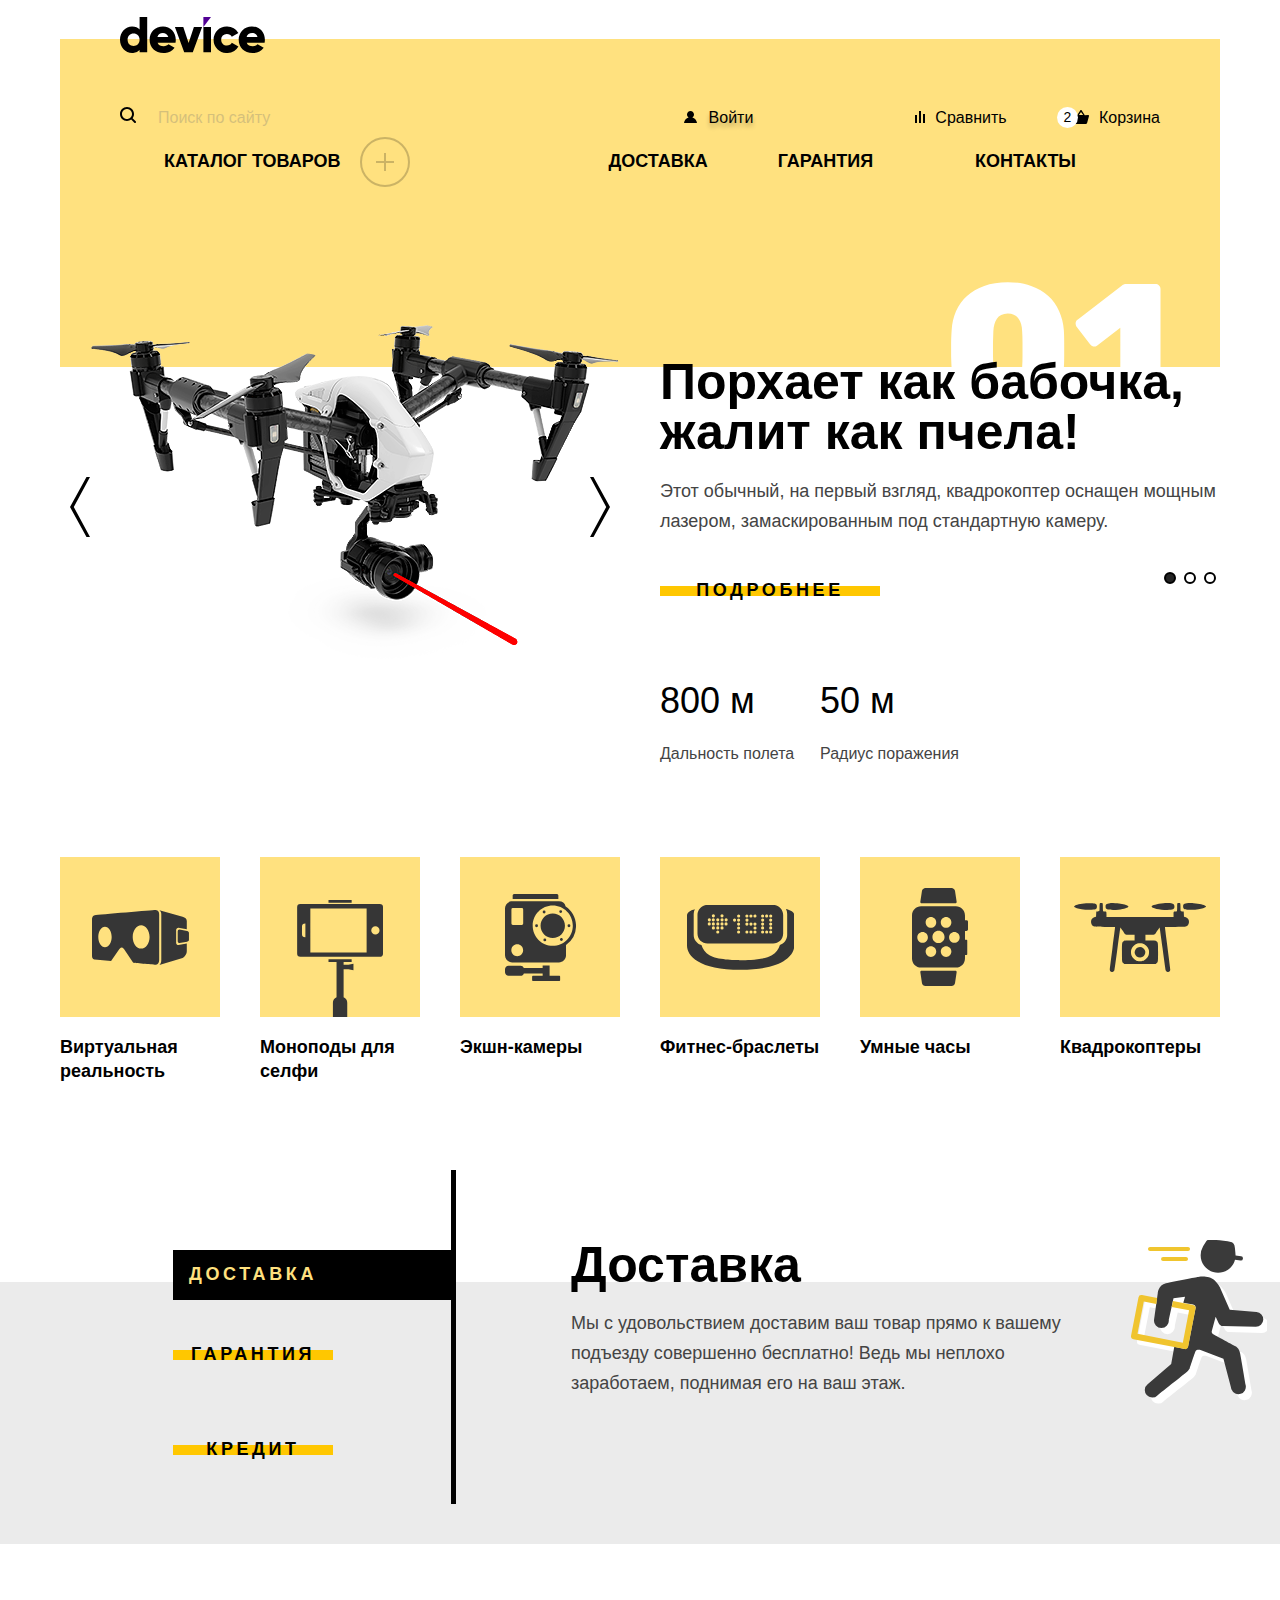
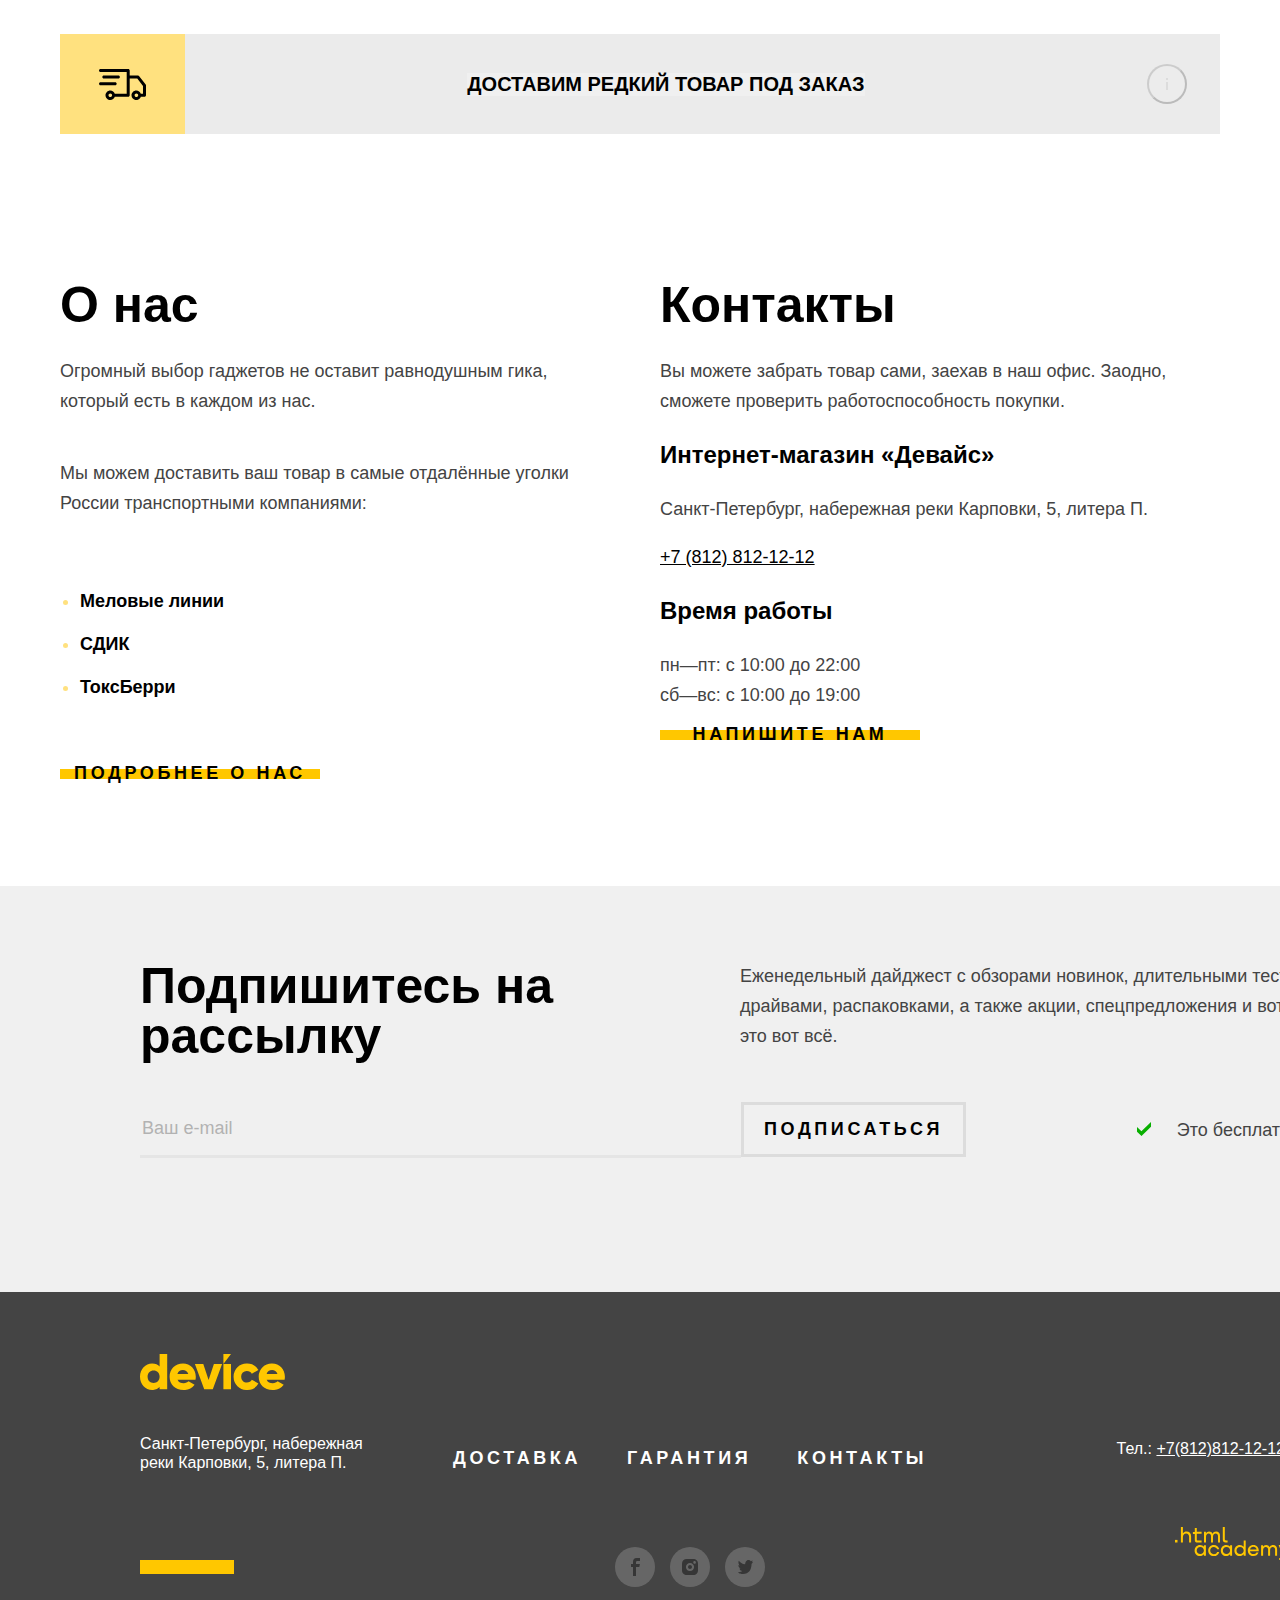
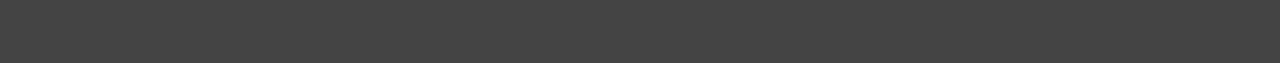
==== index.html @ e331f48a "7.2. Декоративные элементы на внутренней странице" ====
<!DOCTYPE html>
<html lang="ru">

<head>
  <meta charset="utf-8">
  <title>Device</title>
  <link rel="stylesheet" href="css/styles.css">
</head>

<body>
  <!-- Шапка -->
  <header class="page-header">
    <a class="page-header-link">
      <img class="page-header-logo" alt="Логотип Device" src="images/header-logo.svg" width="145" height="36">
    </a>

    <div class="header-top">
      <form class="header-form" action="https://echo.htmlacademy.ru" method="post">
        <label class="header-search-label">
          <svg class="header-search search-icon" width="16" height="16" fill="none" xmlns="http://www.w3.org/2000/svg">
            <path
              d="M15.7 14.3L12.6 11.2C13.5 10 14 8.6 14 7C14 3.1 10.9 0 7 0C3.1 0 0 3.1 0 7C0 10.9 3.1 14 7 14C8.6 14 10 13.5 11.2 12.6L14.3 15.7C14.5 15.9 14.7 16 15 16C15.6 16 16 15.6 16 15C16 14.8 15.9 14.5 15.7 14.3ZM2 7C2 4.2 4.2 2 7 2C9.8 2 12 4.2 12 7C12 9.8 9.8 12 7 12C4.2 12 2 9.8 2 7Z"
              fill="black" />
          </svg>
        </label>
        <input class="header-search-input" type="text" name="search" id="search" placeholder="Поиск по сайту">
        <button class="header-search-button" href="#">Найти</button>
      </form>

      <a class="header-link header-login" href="#">
        <svg class="login-icon" width="13" height="12" viewBox="0 0 13 12" fill="none"
          xmlns="http://www.w3.org/2000/svg">
          <path
            d="M0 12H13C12.8 9.4 10.9 7.2 8.3 6.5C9.3 5.9 10 4.8 10 3.5C10 1.6 8.4 0 6.5 0C4.6 0 3 1.6 3 3.5C3 4.8 3.7 5.9 4.7 6.5C2.1 7.2 0.2 9.4 0 12Z"
            fill="black" />
        </svg>
        Войти
      </a>
      <a class="header-link header-compare" href="#">
        <svg class="compare-icon" width="10" height="12" viewBox="0 0 10 12" fill="none"
          xmlns="http://www.w3.org/2000/svg">
          <path d="M6 0H4V12H6V0Z" fill="black" />
          <path d="M2 4H0V12H2V4Z" fill="black" />
          <path d="M10 3H8V12H10V3Z" fill="black" />
        </svg>
        Сравнить
      </a>
      <a class="header-link header-basket" href="#">
        <span class="basket-circle">2</span>
        <svg class="basket-icon" width="16" height="14" viewBox="0 0 16 14" fill="none"
          xmlns="http://www.w3.org/2000/svg">
          <path
            d="M15.3 5L11.8 5.2L8.6 0.3C8.5 0.1 8.2 0 8 0C7.8 0 7.5 0.1 7.4 0.3L4.2 5.2H0.7C0.3 5.2 0 5.5 0 5.9C0 6 0 6 0 6.1L1.9 12.9C2.1 13.6 2.6 14 3.3 14H12.7C13.4 14 13.9 13.6 14.1 12.9L16 6C16 5.9 16 5.9 16 5.8C16 5.4 15.7 5 15.3 5ZM8 1.9L10.2 5.1H5.9L8 1.9Z"
            fill="black" />
        </svg>
        Корзина
      </a>
      <div class="popover popover-cart">
        <div class="popover-content">
          <ul class="cart-items-list">
            <li class="cart-item">
              <ul class="cart-item-list">
                <li class="cart-item-item">
                  <img src="images/product-1-small.jpg" alt="Товар 1" width="41" height="43">
                  <p class="cart-item-title">Любительская селфи-палка</p>
                  <button type="button" class="cart-item-button">
                    <img src="images/delete.svg" alt="Удалить товар" width="11" height="11">
                    <span class="visually-hidden">Удалить из корзины</span>
                  </button>
                </li>
              </ul>
            </li>
            <li class="cart-item">
              <ul class="cart-item-list">
                <li class="cart-item-item">
                  <img src="images/product-2-small.jpg" alt="Товар 1" width="41" height="43">
                  <p class="cart-item-title">Профессиональная селфи-палка</p>
                  <button type="button" class="cart-item-button">
                    <img src="images/delete.svg" alt="Удалить товар" width="11" height="11">
                    <span class="visually-hidden">Удалить из корзины</span>
                  </button>
                </li>
              </ul>
            </li>
          </ul>
        </div>
        <div class="popover-total">
          <p class="popover-total-item">Товаров: 2</p>
          <p class="popover-total-item">Сумма: 2000 ₽</p>
        </div>
        <button class="popover-open-button">Открыть корзину</button>
      </div>

      <nav class="navigation-main">
        <div class="navigation-catalog">
          <a class="catalog-link" href="#">Каталог товаров</a>
          <ul class="subcatalog-list">
            <li class="subcatalog-item">
              <a class="subcatalog-link" href="">Виртуальная реальность</a>
            </li>
            <li class="subcatalog-item">
              <a class="subcatalog-link" href="">Моноподы для cелфи</a>
            </li>
            <li class="subcatalog-item">
              <a class="subcatalog-link" href="">Экшн-камеры</a>
            </li>
            <li class="subcatalog-item">
              <a class="subcatalog-link" href="">Фитнес-браслеты</a>
            </li>
            <li class="subcatalog-item">
              <a class="subcatalog-link" href="">Умные часы</a>
            </li>
            <li class="subcatalog-item">
              <a class="subcatalog-link" href="">Квадрокоптеры</a>
            </li>
          </ul>
          <a class="navigation-button">
            <span class="visually-hidden">Плюс</span>
          </a>
        </div>

        <ul class="navigation-list">
          <li class="navigation-item">
            <a class="navigation-link delivery-link" href="delivery.html">Доставка</a>
          </li>
          <li class="navigation-item">
            <a class="navigation-link garanty-link" href="guarantee.html">Гарантия</a>
          </li>
          <li class="navigation-item">
            <a class="navigation-link contacts-link" href="contacts.html">Контакты</a>
          </li>
        </ul>
      </nav>
    </div>
  </header>

  <main class="main-container main-index">
    <!-- Слайдер -->
    <div class="slider-container">
      <div class="gallery">
        <div class="slider-wrapper">
          <img class="slider-image" src="images/slider-1.png" alt="Товары" width="560" height="560">
          <div class="slider-controls">
            <button class="slider-button slider-prev" type="button">
              <span class="visually-hidden">Предыдущее фото</span>
            </button>
            <button class="slider-button slider-next" type="button">
              <span class="visually-hidden">Следующее фото</span>
            </button>
          </div>
        </div>
      </div>

      <div class="advantages">
        <div class="slider-number">
          <img src="images/01.svg" alt="01" width="250" height="135">
        </div>
        <p class="slider-text">Порхает как бабочка, жалит как пчела!</p>
        <p class="slider-description">Этот обычный, на первый взгляд, квадрокоптер оснащен мощным
          лазером, замаскированным под стандартную камеру.</p>
        <div class="advantages-pagination">
          <a class="button" href="#">Подробнее</a>
          <ol class="slider-pagination">
            <li class="slider-pagination-item">
              <button class="slider-pagination-button slider-pagination-button-current">
                <span class="visually-hidden">1 фото</span>
              </button>
            </li>
            <li class="slider-pagination-item">
              <button class="slider-pagination-button">
                <span class="visually-hidden">2 фото</span>
              </button>
            </li>
            <li class="slider-pagination-item">
              <button class="slider-pagination-button">
                <span class="visually-hidden">3 фото</span>
              </button>
            </li>
          </ol>
        </div>
        <ul class="slider-characteristics">
          <li class="slider-characteristics-item">
            <span class="slider-characteristics-range">800 м</span>
            <span class="slider-characteristics-name">Дальность полета</span>
          </li>
          <li class="slider-characteristics-item">
            <span class="slider-characteristics-range">50 м</span>
            <span class="slider-characteristics-name">Радиус поражения</span>
          </li>
        </ul>
      </div>
    </div>

    <!-- Категории -->
    <section class="categories">
      <h2 class="visually-hidden">Категории</h2>
      <ul class="categories-list">
        <li class="categories-item">
          <a class="categories-link" href="#">
            <img class="categories-image" src="./images/categories/reality.svg" alt="" width="97" height="55">
          </a>
          <p class="categories-title">Виртуальная реальность</p>
        </li>
        <li class="categories-item">
          <a class="categories-link monopod" href="#">
            <img class="categories-image" src="./images/categories/monopod.svg" alt="" width="86" height="117">
          </a>
          <p class="categories-title">Моноподы для селфи</p>
        </li>
        <li class="categories-item">
          <a class="categories-link" href="#">
            <img class="categories-image" src="./images/categories/camera.svg" alt="" width="71" height="87">
          </a>
          <p class="categories-title">Экшн-камеры</p>
        </li>
        <li class="categories-item">
          <a class="categories-link" href="#">
            <img class="categories-image" src="./images/categories/bracelet.svg" alt="" width="107" height="65">
          </a>
          <p class="categories-title">Фитнес-браслеты</p>
        </li>
        <li class="categories-item">
          <a class="categories-link" href="#">
            <img class="categories-image" src="./images/categories/watch.svg" alt="" width="56" height="98">
          </a>
          <p class="categories-title">Умные часы</p>
        </li>
        <li class="categories-item">
          <a class="categories-link" href="#">
            <img class="categories-image" src="./images/categories/quadcopter.svg" alt="" width="132" height="69">
          </a>
          <p class="categories-title">Квадрокоптеры</p>
        </li>
      </ul>
    </section>

    <!-- Услуги -->
    <section class="services">
      <div class="services-container">
        <h2 class="visually-hidden">Услуги</h2>
        <ul class="services-list">
          <li class="services-item delivery">
            <button class="button services-button current-button" type="button">Доставка</button>
          </li>
          <li class="services-item garanty">
            <button class="button services-button" type="button">Гарантия</button>
          </li>
          <li class="services-item credit">
            <button class="button services-button" type="button">Кредит</button>
          </li>
        </ul>

        <div class="tab-content">
          <div>
            <h2 class="tab-content-title">Доставка</h2>
            <p class="tab-content-text">Мы с удовольствием доставим ваш товар прямо
              к вашему подъезду совершенно бесплатно! Ведь
              мы неплохо заработаем, поднимая его на ваш этаж.</p>
          </div>
          <img class="tab-content-image" src="./images/delivery.svg" alt="Доставка" width="136" height="164">
        </div>

        <div class="tab-content tab-container-close">
          <div>
            <h2 class="tab-content-title">Гарантия</h2>
            <p class="tab-content-text">Если из-за возгорания купленного у нас товара у вас
              сгорит дом — не переживайте, мы выдадим вам новый.
              Товар, не дом, конечно же.</p>
          </div>
          <img class="tab-content-image" src="./images/garanty.svg" alt="Доставка" width="136" height="164">
        </div>

        <div class="tab-content tab-container-close">
          <div>
            <h2 class="tab-content-title">Кредит</h2>
            <p class="tab-content-text">Залезть в долговую яму стало проще! Кредитные консультанты 
              подберут для вас наиболее выгодные условия кредита. Выгодные для банка, 
              разумеется.</p>
          </div>
          <img class="tab-content-image" src="./images/credit.svg" alt="Доставка" width="136" height="164">
        </div>      
      </div>
    </section>

    <!-- О компании -->
    <div class="company">
      <div class="company-title-container" tabindex="0">
        <div class="company-image-container">
          <img class="company-image" src="./images/order.svg" alt="Заказ" width="47" height="31">
        </div>
        <h2 class="company-title">Доставим редкий товар под заказ</h2>
        <button class="circle-button" type="button">
          <svg width="2" height="12" viewBox="0 0 2 12" fill="none" xmlns="http://www.w3.org/2000/svg">
            <g opacity="0.3">
              <path d="M2 0H0V2H2V0Z" fill="black" />
              <path d="M2 4H0V12H2V4Z" fill="black" />
            </g>
          </svg>
          <span class="visually-hidden">Дополнительная информация</span>
        </button>
      </div>
    </div>

    <div class="company-container">
      <section class="about">
        <h2 class="about-title">О нас</h2>
        <p class="about-text">Огромный выбор гаджетов не оставит равнодушным
          гика, который есть в каждом из нас.</p>
        <p class="about-text">Мы можем доставить ваш товар в самые отдалённые
          уголки России транспортными компаниями:</p>

        <ul class="about-list">
          <li class="about-item">
            <p class="about-name">Меловые линии</p>
          </li>
          <li class="about-item">
            <p class="about-name">СДИК</p>
          </li>
          <li class="about-item">
            <p class="about-name">ТоксБерри</p>
          </li>
        </ul>

        <a class="button company-button" href="#">Подробнее о нас</a>
      </section>

      <section class="contacts">
        <h2 class="contacts-title">Контакты</h2>
        <p class="contacts-text">Вы можете забрать товар сами, заехав в наш офис.
          Заодно, сможете проверить работоспособность покупки.</p>

        <h3 class="contacts-subtitle">Интернет-магазин «Девайс»</h3>
        <address class="contacts-address">
          <p class="contacts-address-text">Санкт-Петербург, набережная реки Карповки,
            5, литера П.</p>
          <a class="contacts-address-phone" href="tel:88128121212">+7 (812) 812-12-12</a>
        </address>

        <h3 class="contacts-subtitle">Время работы</h3>
        <ul class="contacts-schedule">
          <li class="contacts-schedule-item">пн—пт: с 10:00 до 22:00</li>
          <li class="contacts-schedule-item">сб—вс: с 10:00 до 19:00</li>
        </ul>
        <a class="button company-button" href="#">Напишите нам</a>
      </section>
    </div>

    <!-- Рассылка -->
    <section class="newsletter">
      <div class="newsletter-container">
        <div class="newsletter-block">
          <h2 class="newsletter-title">Подпишитесь на рассылку</h2>
          <p class="newsletter-text">Еженедельный дайджест с обзорами новинок,
            длительными тест-драйвами, распаковками, а также акции, спецпредложения
            и вот это вот всё.</p>
        </div>
        <form class="newsletter-form" action="https://echo.htmlacademy.ru" method="post">
          <p class="newsletter-email">
            <label class="visually-hidden" for="newsletter-email">Email</label>
            <input class="newsletter-field" id="newsletter-email" name="newsletter-email" placeholder="Ваш e-mail"
              type="email" required>
          </p>
          <button class="newsletter-button" type="submit">Подписаться</button>
          <div>
            <img class="newsletter-free" src="./images/tick.svg" alt="Галочка">
            <span class="newsletter-free-span">Это бесплатно</span>
          </div>
        </form>
      </div>
    </section>
  </main>

  <!-- Подвал -->
  <footer class="page-footer">
    <div class="footer-container">
      <section class="footer-address">
        <h2 class="visually-hidden">Контакты</h2>
        <img class="page-footer-logo" alt="Логотип Device" src="images/footer-logo.svg" width="145" height="36">
        <address class="footer-contacts-address">
          <p class="footer-address-text">Санкт-Петербург, набережная
            реки Карповки, 5, литера П.</p>
        </address>
      </section>

      <section class="footer-social">
        <h2 class="visually-hidden">Социальные сети</h2>
        <ul class="footer-navigation-list">
          <li class="footer-navigation-item">
            <a class="footer-navigation-link" href="delivery.html">Доставка</a>
          </li>
          <li class="footer-navigation-item">
            <a class="footer-navigation-link" href="guarantee.html">Гарантия</a>
          </li>
          <li class="footer-navigation-item">
            <a class="footer-navigation-link" href="contacts.html">Контакты</a>
          </li>
        </ul>

        <ul class="footer-social-list">
          <li class="footer-social-item">
            <a class="circle-button" href="https://www.facebook.com/htmlacademy">
              <svg width="9" height="18" viewBox="0 0 9 18" xmlns="http://www.w3.org/2000/svg">
                <path d="M6.5 3H9V0H5.6C2.8 0 2 1.7 2 4.2V6H0V9H2V18H5V9H8.3L8.9 6H5V4.5C5 3.7 5.3 3 6.5 3Z" />
              </svg>
              <span class="visually-hidden">Фейсбук</span>
            </a>
          </li>
          <li class="footer-social-item">
            <a class="circle-button" href="https://www.instagram.com/htmlacademy/">
              <svg width="16" height="16" viewBox="0 0 16 16" xmlns="http://www.w3.org/2000/svg">
                <path
                  d="M8 10C9.10457 10 10 9.10457 10 8C10 6.89543 9.10457 6 8 6C6.89543 6 6 6.89543 6 8C6 9.10457 6.89543 10 8 10Z" />
                <path
                  d="M14.7 1.3C13.8 0.4 12.7 0 11.3 0H4.7C1.9 0 0 1.9 0 4.7V11.3C0 12.7 0.4 13.9 1.4 14.7C2.3 15.6 3.4 16 4.7 16H11.3C12.7 16 13.9 15.6 14.7 14.7C15.5 13.8 16 12.7 16 11.3V4.7C16 3.3 15.6 2.1 14.7 1.3ZM8 12.1C5.8 12.1 3.9 10.3 3.9 8C3.9 5.7 5.8 3.9 8 3.9C10.2 3.9 12.1 5.7 12.1 8C12.1 10.3 10.2 12.1 8 12.1ZM12.6 4.7C11.9 4.7 11.3 4.2 11.3 3.4C11.3 2.6 11.8 2.1 12.6 2.1C13.3 2.1 13.9 2.7 13.9 3.4C13.9 4.1 13.3 4.7 12.6 4.7Z" />
              </svg>
              <span class="visually-hidden">Инстаграм</span>
            </a>
          </li>
          <li class="footer-social-item">
            <a class="circle-button" href="https://www.twitter.com/htmlacademy_ru">
              <svg width="15" height="14" viewBox="0 0 15 14" xmlns="http://www.w3.org/2000/svg">
                <g clip-path="url(#clip0_3:26)">
                  <path
                    d="M9.7 0.0999675C11.2 -0.400033 12.3 0.399967 12.9 1.19997C13.4 0.999967 14 0.799967 14.6 0.599967C14.6 1.39997 14.1 1.99997 13.8 2.19997C14.5 2.39997 15 1.79997 15 1.79997C14.9 2.69997 14.1 3.49997 13.6 3.69997C13.4 9.99997 10.8 14.1 4.7 14C4.2 14 4.8 14 4.3 14C4 14 0.6 13.6 0 12.2C2 12.4 3.4 11.8 4.1 11.1C3.3 10.8 1.7 10.7 1.5 8.29997C1.8 8.49997 2 8.59997 2.6 8.49997C1.5 7.69997 0.3 6.99997 0.4 4.99997C0.7 5.29997 1.3 5.49997 1.6 5.39997C1 5.19997 -0.2 2.29997 0.8 0.799967C2.4 2.49997 4.1 4.19997 7.1 4.29997C7.3 2.19997 8.1 0.799967 9.7 0.0999675Z" />
                </g>
                <defs>
                  <clipPath id="clip0_3:26">
                    <rect width="15" height="14" fill="white" />
                  </clipPath>
                </defs>
              </svg>

              <span class="visually-hidden">Твиттер</span>
            </a>
          </li>
        </ul>
      </section>

      <section class="footer-phone">
        <h2 class="visually-hidden">Телефон</h2>
        <address class="footer-contacts-phone">
          <p class="phone-text">Тел.:
            <a class="footer-phone-number" href="tel:88128121212">+7(812)812-12-12</a>
          </p>
        </address>
        <a class="htmlacademy-link" href="https://htmlacademy.ru/">
          <svg width="115" height="33" viewBox="0 0 115 33" fill="none" xmlns="http://www.w3.org/2000/svg">
            <path d="M0 12.8999V15.4999H2.5V12.8999H0Z" fill="#FFC700" />
            <path
              d="M11.6 4.5C10 4.5 8.80002 5.2 8.00002 6.2H7.90002V0H5.90002V15.5H7.90002V10.2C7.90002 8.1 9.20002 6.6 11.2 6.6C13 6.6 14.1 8 14.1 9.8V15.5H16.1V9.4C16.2 6.4 14.3 4.5 11.6 4.5Z"
              fill="#FFC700" />
            <path
              d="M26.6 4.8001H21.8V1.1001H19.8V4.9001H17.9V6.9001H19.8V12.9001C19.8 14.6001 20.8 15.6001 22.5 15.6001H26.6V13.6001H22.9C22.2 13.6001 21.8 13.2001 21.8 12.5001V6.8001H26.6V4.8001Z"
              fill="#FFC700" />
            <path
              d="M41.1 4.6001C39.5 4.6001 38.2 5.4001 37.6 6.7001H37.5C36.9 5.5001 35.7 4.6001 34.1 4.6001C32.7 4.6001 31.6 5.4001 31 6.4001H30.9V4.8001H29V15.4001H31V10.0001C31 8.0001 32 6.5001 33.6 6.5001C35.1 6.5001 36 7.5001 36 9.1001V15.4001H38V9.8001C38 7.4001 39.4 6.5001 40.6 6.5001C42.1 6.5001 43 7.5001 43 9.1001V15.4001H45V8.9001C45.1 6.4001 43.6 4.6001 41.1 4.6001Z"
              fill="#FFC700" />
            <path
              d="M47.8 12.7C47.8 14.4 48.8 15.4 50.6 15.4H52.6V13.4H50.9001C50.2001 13.4 49.8 13 49.8 12.3V0H47.8V12.7Z"
              fill="#FFC700" />
            <path
              d="M28.9 19.6999C28 18.5999 26.7 17.8999 25 17.8999C21.9 17.8999 19.6 20.1999 19.6 23.4999C19.6 26.7999 21.9 29.0999 25 29.0999C26.8 29.0999 28 28.2999 28.8 27.1999H28.9V28.7999H30.9V18.1999H28.9V19.6999ZM25.3 27.0999C23.1 27.0999 21.7 25.4999 21.7 23.4999C21.7 21.4999 23.1 19.8999 25.3 19.8999C27.5 19.8999 28.9 21.4999 28.9 23.4999C28.9 25.3999 27.5 27.0999 25.3 27.0999Z"
              fill="#FFC700" />
            <path
              d="M44.2 21.9999C43.7 19.5999 41.5999 17.8999 38.7999 17.8999C35.3999 17.8999 33.2 20.3999 33.2 23.4999C33.2 26.5999 35.3999 29.0999 38.7999 29.0999C41.5999 29.0999 43.7 27.2999 44.2 24.8999H42.0999C41.6999 26.1999 40.3999 27.1999 38.7999 27.1999C36.5999 27.1999 35.2 25.5999 35.2 23.5999C35.2 21.5999 36.5999 19.9999 38.7999 19.9999C40.3999 19.9999 41.5999 20.9999 42.0999 22.1999H44.2V21.9999Z"
              fill="#FFC700" />
            <path
              d="M55.1 19.6999C54.2 18.5999 52.9001 17.8999 51.2001 17.8999C48.1001 17.8999 45.8 20.1999 45.8 23.4999C45.8 26.7999 48.1001 29.0999 51.2001 29.0999C53.0001 29.0999 54.2 28.2999 55 27.1999H55.1V28.7999H57.1V18.1999H55.1V19.6999ZM51.5 27.0999C49.3 27.0999 47.9001 25.4999 47.9001 23.4999C47.9001 21.4999 49.3 19.8999 51.5 19.8999C53.7 19.8999 55.1 21.4999 55.1 23.4999C55.1 25.3999 53.6 27.0999 51.5 27.0999Z"
              fill="#FFC700" />
            <path
              d="M68.7 19.7999C67.8 18.6999 66.5 17.8999 64.8 17.8999C61.7 17.8999 59.4 20.1999 59.4 23.4999C59.4 26.7999 61.6 29.0999 64.8 29.0999C66.5 29.0999 67.8 28.2999 68.6 27.2999H68.7V28.7999H70.7V13.3999H68.7V19.7999ZM65.1 27.0999C62.9 27.0999 61.5 25.4999 61.5 23.4999C61.5 21.4999 62.9 19.8999 65.1 19.8999C67.3 19.8999 68.7 21.4999 68.7 23.4999C68.6 25.4999 67.2 27.0999 65.1 27.0999Z"
              fill="#FFC700" />
            <path
              d="M78.3 17.8999C75 17.8999 72.8 20.3999 72.8 23.4999C72.8 26.4999 74.9 29.0999 78.3 29.0999C80.8 29.0999 82.8 27.7999 83.5 25.4999H81.4C80.9 26.4999 79.8 27.0999 78.4 27.0999C76.5 27.0999 75.1 25.7999 75 24.1999H83.8C84 20.5999 81.8 17.8999 78.3 17.8999ZM78.3 19.7999C80 19.7999 81.3 20.7999 81.6 22.3999H75.1C75.4 20.8999 76.6 19.7999 78.3 19.7999Z"
              fill="#FFC700" />
            <path
              d="M98.2 17.8999C96.6 17.8999 95.3 18.6999 94.6 19.8999H94.5C93.9 18.6999 92.7 17.8999 91.1 17.8999C89.7 17.8999 88.6 18.5999 88 19.6999V18.1999H86.1V28.7999H88.1V23.3999C88.1 21.3999 89.1 19.9999 90.7 19.8999C92.2 19.8999 93.1 20.8999 93.1 22.4999V28.7999H95.1V23.1999C95.1 20.7999 96.5 19.8999 97.7 19.8999C99.2 19.8999 100.1 20.8999 100.1 22.4999V28.7999H102.1V22.2999C102.2 19.6999 100.7 17.8999 98.2 17.8999Z"
              fill="#FFC700" />
            <path
              d="M109.4 27.0001L105.8 18.1001H103.6L108.4 29.7001C108.1 30.6001 107.7 30.9001 106.7 30.9001H104.2V32.9001H106.7C108.5 32.9001 109.5 32.1001 110.2 30.3001L114.9 18.1001H112.8L109.4 27.0001Z"
              fill="#FFC700" />
          </svg>
        </a>
      </section>
    </div>
  </footer>

  <div class="modal-container modal-container-close">
    <div class="modal modal-delivery">
      <button class="modal-close-button">
        <span class="visually-hidden">Закрыть</span>
      </button>
      <section class="modal-content">
        <h2 class="modal-title">Доставка под заказ</h2>
        <form class="delivery-form" action="https://echo.htmlacademy.ru/" method="post">
          <p class="field-group">
            <label for="delivery-name">Ваше имя:</label>
            <input class="delivery-form-field name" type="text" id="delivery-name" name="delivery-name"
              placeholder="Имя Фамилия">
            <span class="message name-message">Пожалуйста, представьтесь</span>
          </p>
          <p class="field-group">
            <label for="delivery-email">Ваш e-mail:</label>
            <input class="delivery-form-field email" type="email" id="delivery-email" name="delivery-email"
              placeholder="krasotka92@mail.ru">
            <span class="message email-message">Забавный у вас адрес</span>
          </p>
          <p class="field-group">
            <label for="product-name">Что нужно привезти:</label>
            <input class="delivery-form-field" type="text" id="product-name" name="product-name"
              placeholder="В свободной форме">
          </p>
          <p class="field-group">
            <label for="product-quantity">Количество:</label>
            <input class="delivery-form-field quantity" type="number" id="product-quantity" name="product-quantity"
              placeholder="1">
          </p>
        </form>
        <button class="button" type="submit">Отправить</button>
      </section>
    </div>
  </div>
</body>

</html>
---- css/styles.css ----
@font-face {
  font-family: "Raleway";
  font-style: normal;
  font-weight: 400;
  src: url("../fonts/raleway-800.woff2") format("woff2");
  font-display: swap;
}

@font-face {
  font-family: "Rubik";
  font-style: normal;
  font-weight: 400;
  src: url("../fonts/rubik-400.woff2") format("woff2");
  font-display: swap;
}

@font-face {
  font-family: "Rubik";
  font-style: normal;
  font-weight: 700;
  src: url("../fonts/rubik-700.woff2") format("woff2");
  font-display: swap;
}

@font-face {
  font-family: "Rubik";
  font-style: normal;
  font-weight: 800;
  src: url("../fonts/rubik-800.woff2") format("woff2");
  font-display: swap;
}

html {
  height: 100%;
}

body {
  margin: 0;
  display: flex;
  flex-direction: column;
  min-height: 100%;
  font-family: "Raleway", sans-serif;
  font-size: 18px;
  line-height: 30px;
  color: #000000;
  background-color: #ffffff;
}

.visually-hidden {
  position: absolute;
  width: 1px;
  height: 1px;
  margin: -1px;
  padding: 0;
  border: 0;
  clip: rect(0 0 0 0);
  overflow: hidden;
}

.button {
  display: inline-block;
  box-sizing: border-box;
  font-family: inherit;
  font-size: 18px;
  line-height: 21px;
  font-weight: 800;
  text-align: center;
  color: #000000;
  background-color: transparent;
  background-image: linear-gradient(
    to bottom,
    transparent 40%,
    #ffc700 20%,
    #ffc700 60%,
    transparent 20%
  );
  text-decoration: none;
  text-transform: uppercase;
  cursor: pointer;
  letter-spacing: 0.2em;
  width: 220px;
  padding-top: 14px;
  padding-bottom: 15px;
  border: none;
}

.button:hover {
  background-image: none;
  background-color: #ffc700;
}

.button:focus {
  outline: none;
  background-image: linear-gradient(
    to bottom,
    transparent 40%,
    #af4fff 20%,
    #af4fff 60%,
    transparent 20%
  );
}

.button:active {
  opacity: 0.3;
}

/* index.html */

/* Header */

.page-header {
  width: 1160px;
  margin: 0 auto;
  color: #000000;
  background-image: linear-gradient(to top, #ffe17f 83%, #ffffff 7%);
  padding-bottom: 11px;
}

.page-header-link {
  display: inline-block;
  margin: 17px auto 35px 60px;
}

.header-top {
  display: flex;
  align-items: center;
  flex-wrap: wrap;
  width: 1070px;
  min-height: 20px;
  margin-left: 44px;
  margin-right: 72px;
  margin-bottom: 29px;
  position: relative;
}

.header-form {
  display: flex;
  align-items: center;
  box-sizing: border-box;
  width: 532px;
  margin-right: 24px;
}

.header-form:hover .header-search-input::placeholder {
  color: #444444;
}

.header-form:focus-within {
  outline: 2px solid #af4fff;
  border-radius: 20px;
}

.header-search:focus,
.header-search-input:focus,
.header-search-button:focus {
  outline: none;
}

.header-form:active  {
  outline: 2px solid #000000;
  border-radius: 20px;
}

.header-link {
  display: flex;
  align-items: center;
  font-family: "Rubik", sans-serif;
  font-size: 16px;
  line-height: 19px;
  font-weight: normal;
  text-decoration: none;
  color: #000000;
}

.header-search {
  margin-right: 20px;
  padding-left: 16px;
}

.header-search-input {
  width: 320px;
  background: #ffe17f;
  border: none;
  font-family: "Rubik", sans-serif;
  font-size: 16px;
  line-height: 19px;
  color: #000000;
  opacity: 0.3;
}

.header-search-input:active ~ .header-search-button {
  visibility: visible;
}

.header-search-button {
  visibility: hidden;
  width: 160px;
  display: flex;
  justify-content: center;
  padding-top: 10px;
  padding-bottom: 11px;
  outline: 2px solid #000000;
  box-sizing: border-box;
  border-radius: 0px 20px 20px 0px;
  background: #ffe17f;
  border: none;
}

.header-search-button:hover {
  background-color: #000000;
  color: #ffffff;
  border-radius: 0px 20px 20px 0px;
}

.header-form:focus .header-search-button {
  outline: 2px solid #af4fff;
  box-sizing: border-box;
  border-radius: 0px 20px 20px 0px;
}

.header-form:active .header-search-button {
  outline: 2px solid #000000;
  box-sizing: border-box;
  border-radius: 0px 20px 20px 0px;
}

.header-search-button:active {
  background-color: #000000;
  color: #444444;
  border-radius: 0px 20px 20px 0px;
}

.header-login {
  width: 117px;
  margin-right: auto;
  display: flex;
  justify-content: center;
  text-shadow: 0px 4px 4px rgba(0, 0, 0, 0.25);
}

.login-icon {
  padding: 14px 12px 14px 0;
}

.header-user {
  width: 133px;
  margin-left: 20px;
}

.header-logout {
  width: 50px;
  padding: 10px 10px 10px 10px;
  margin-left: 5px;
}

.header-compare {
  width: 136px;
  margin-right: 14px;
  margin-left: 5px;
  display: flex;
  justify-content: center;
}

.header-link:hover {
  opacity: 0.6;
}

.header-link:focus {
  outline: 2px solid #af4fff;
  border-radius: 20px;
}

.header-link:active {
  opacity: 0.3;
  outline: none;
}

.compare-icon {
  padding: 14px 10px 14px 0;
}

.header-basket {
  width: 131px;
  display: flex;
  justify-content: center;
}

.header-basket:hover + .popover {
  display: block;
}

.basket-circle {
  display: block;
  width: 21px;
  height: 21px;
  line-height: 21px;
  border-radius: 50%;
  font-size: 14px;
  color: #000000;
  text-align: center;
  background: #ffffff;
  z-index: 1;
}

.basket-icon {
  padding: 13px 10px 13px 0;
  margin-left: -5px;
}

.popover {
  display: none;
  position: absolute;
  top: 40px;
  right: -70px;
  z-index: 1;
  box-sizing: border-box;
  width: 320px;
  padding: 20px;
  font-family: "Raleway", sans-serif;
  color: #ffffff;
  background: #000000;
  min-height: 186px;
  box-shadow: 0px 10px 0px rgba(0, 0, 0, 0.1);
}

.popover-content {
  height: 100%;
}

.cart-items-list,
.cart-item-list {
  list-style-type: none;
  margin: 0;
  padding: 0;
}

.cart-item {
  margin-bottom: 20px;
}

.cart-item-item {
  display: grid;
  grid-template-columns: 41px 180px 13px;
  column-gap: 23px;
}

.cart-item-title {
  font-family: "Rubik", sans-serif;
  font-size: 16px;
  line-height: 20px;
  margin: 0;
}

.cart-item-button {
  border: none;
  background-color: transparent;
  padding: 0;
}

.popover-total {
  display: flex;
  justify-content: space-between;
  margin-bottom: 20px;
}

.popover-total-item {
  font-family: "Rubik", sans-serif;
  font-size: 16px;
  line-height: 20px;
  margin: 0;
}

.popover-open-button {
  width: 280px;
  height: 50px;
  background: #ffffff;
  font-weight: 800;
  font-size: 18px;
  line-height: 21px;
  text-align: center;
  letter-spacing: 0.2em;
  text-transform: uppercase;
  color: #000000;
  border: none;
}

.navigation-main {
  display: flex;
  flex-wrap: wrap;
  align-items: center;
  width: 1080px;
  margin-left: 40px;
  margin-right: 78px;
}

.navigation-catalog {
  display: flex;
  align-items: center;
  margin-right: auto;
  position: relative;
}

.navigation-catalog:hover .subcatalog-list {
  display: grid;
}

.subcatalog-list {
  display: none;
  grid-template-columns: 60px 210px 29px 200px 200px;
  position: absolute;
  z-index: 1;
  list-style-type: none;
  padding: 0;
  width: 1160px;
  height: 182px;
  margin: 0;
  top: 50px;
  left: -84px;
  background: #ffe17f;
}

.subcatalog-item:nth-child(1),
.subcatalog-item:nth-child(2),
.subcatalog-item:nth-child(3) {
  grid-column: 2 / 3;
}

.subcatalog-item:nth-child(4) {
  grid-column: 4 / 5;
  grid-row: 1 / 2;
}

.subcatalog-item:nth-child(5) {
  grid-column: 4 / 5;
  grid-row: 2 / 3;
}

.subcatalog-item:nth-child(6) {
  grid-column: 5 / 6;
  grid-row: 1 / 2;
}

.subcatalog-link {
  text-decoration: none;
  font-family: "Rubik", sans-serif;
  font-size: 16px;
  line-height: 18px;
  color: #000000;
}

.catalog-link,
.delivery-link,
.garanty-link,
.contacts-link {
  padding: 14px 20px 15px 20px;
}

.navigation-list {
  list-style-type: none;
  display: flex;
  flex-wrap: wrap;
  margin: 0;
  padding: 0;
}

.navigation-button {
  display: flex;
  align-items: center;
  justify-content: center;
  width: 50px;
  height: 50px;
  border-radius: 50%;
  opacity: 0.2;
  border: 2px solid #000000;
  box-sizing: border-box;
  position: relative;
}

.navigation-button::before {
  content: "";
  position: absolute;
  top: 14px;
  bottom: 14px;
  width: 0;
  border: 1px solid #000000;
}

.navigation-button::after {
  content: "";
  position: absolute;
  right: 14px;
  left: 14px;
  width: 16px;
  border: 1px solid #000000;
}

.navigation-link,
.catalog-link {
  line-height: 21px;
  font-weight: 800;
  text-align: center;
  color: inherit;
  background-color: inherit;
  text-decoration: none;
  text-transform: uppercase;
  display: block;
  position: relative;
}

.navigation-link::after {
  content: "";
  position: absolute;
  right: 20px;
  left: 20px;
  bottom: 7px;
  border: 2px solid #000000;
  visibility: hidden;
}

.navigation-catalog:hover .navigation-button {
  opacity: 1;
}

.navigation-catalog:hover .navigation-button::before {
  opacity: 1;
  visibility: hidden;
}

.navigation-link:hover::after {
  visibility: visible;
}

.navigation-link:focus,
.catalog-link:focus {
  outline: 2px solid #af4fff;
  border-radius: 25px;
}

.navigation-catalog:active {
  opacity: 0.3;
}

.catalog-link:active {
  outline: none;
}

.navigation-link:active::after {
  visibility: visible;
  opacity: 0.3;
}

.garanty-link {
  margin-left: 30px;
}

.contacts-link {
  margin-left: 62px;
}

/* Slider */

.main-container {
  flex-grow: 1;
}

.slider-container {
  width: 1160px;
  margin: 0 auto;
  display: flex;
  justify-content: space-between;
  background-image: linear-gradient(to top, #ffffff 75%, #ffe17f 25%);
}

.slider-image {
  display: block;
}

.slider-wrapper {
  position: relative;
}

.slider-controls {
  position: absolute;
  top: 50%;
  display: flex;
  justify-content: space-between;
  width: 100%;
  transform: translateY(-50%);
}

.slider-button {
  width: 40px;
  height: 80px;
  color: #000000;
  background-color: #ffffff;
  border: none;
  cursor: pointer;
  background-image: url("../images/left-arrow.svg");
  background-position: center;
  background-repeat: no-repeat;
}

.slider-button:hover {
  opacity: 0.6;
}

.slider-button:focus {
  outline: 2px solid #af4fff;
  border-radius: 6px;
}

.slider-button:active {
  opacity: 0.3;
  outline: none;
}

.slider-next {
  transform: rotate(180deg);
}

.gallery {
  width: 560px;
}

.advantages {
  width: 560px;
}

.advantages-pagination {
  display: flex;
  justify-content: space-between;
  line-height: 21px;
}

.slider-pagination {
  display: flex;
  flex-wrap: wrap;
  justify-content: center;
  margin: 0;
  padding: 0;
  list-style-type: none;
}

.slider-pagination-item {
  margin: 0 4px;
}

.slider-pagination-button {
  width: 12px;
  height: 12px;
  margin: 0;
  padding: 0;
  background-color: #ffffff;
  border: 2px solid #000000;
  border-radius: 50%;
  cursor: pointer;
}

.slider-pagination-button:hover {
  opacity: 0.6;
}

.slider-pagination-button:focus {
  border: 2px solid #af4fff;
  outline: none;
}

.slider-pagination-button:active {
  opacity: 0.3;
  outline: none;
}

.slider-pagination-button-current {
  background-color: #242424;
  outline: none;
}

.slider-number {
  display: flex;
  justify-content: flex-end;
  padding-right: 39px;
  padding-top: 55px;
  font-family: "Rubik", sans-serif;
  font-weight: 800;
  font-size: 180px;
  color: #ffffff;
}

.slider-text {
  font-weight: 800;
  font-size: 50px;
  line-height: 50px;
  margin-top: -60px;
  margin-bottom: 19px;
}

.slider-description {
  font-family: "Rubik", sans-serif;
  font-weight: normal;
  font-size: 18px;
  line-height: 30px;
  margin: 0;
  margin-bottom: 30px;
  color: #444444;
}

.advantages-pagination {
  margin-bottom: 70px;
}

.slider-characteristics {
  list-style-type: none;
  margin: 0;
  padding: 0;
  display: flex;
}

.slider-characteristics-range {
  margin: 0;
  padding: 0;
  width: 160px;
  height: 52px;
  display: block;
}

.slider-characteristics-name {
  margin: 0;
  color: #444444;
}

.slider-characteristics-name {
  font-family: "Rubik", sans-serif;
  font-size: 16px;
  line-height: 30px;
}

.slider-characteristics-range {
  font-family: "Rubik", sans-serif;
  font-size: 36px;
  line-height: 30px;
}

/* Categories */

.categories {
  width: 1160px;
  margin: 0 auto;
  padding-bottom: 69px;
  padding-top: 70px;
}

.categories-list {
  display: flex;
  justify-content: space-between;
  margin: 0;
  padding: 0;
  list-style-type: none;
}

.categories-item {
  width: 160px;
}

.categories-link {
  line-height: 24px;
  font-weight: 800;
  text-align: center;
  color: inherit;
  background-color: inherit;
  text-decoration: none;
  text-transform: uppercase;
  display: flex;
  justify-content: center;
  align-items: center;
  background: #ffe17f;
  width: 160px;
  height: 160px;
}

.monopod {
  align-items: flex-end;
}

.categories-title {
  font-weight: 800;
  font-size: 18px;
  line-height: 24px;
}

.categories-link:hover {
  background: #ffc700;
}

.categories-link:focus {
  outline: 5px solid #af4fff;
}

.categories-link:focus + p {
  color: #af4fff;
}

.categories-item:active .categories-link {
  background: #ffc700;
  outline: none;
  opacity: 0.3;
}

.categories-item:active .categories-title {
  color: #000000;
  opacity: 0.3;
}

.categories-title:active {
  color: #dcdcdc;
}

/* Services */

.services {
  width: 1440px;
  margin: 0 auto;
  background-image: linear-gradient(to top, #ebebeb 70%, #ffffff 12%);
}

.services-container {
  width: 1094px;
  padding-top: 70px;
  padding-bottom: 69px;
  display: flex;
  margin: 0 auto;
  position: relative;
}

.services-container::after {
  content: "";
  position: absolute;
  top: 0px;
  bottom: 40px;
  width: 0;
  border-right: 5px solid #000000;
}

.services-container:first-of-type::after {
  left: 278px;
}

.services-list {
  width: 280px;
  margin: 0;
  padding: 0;
  list-style-type: none;
  display: flex;
  flex-direction: column;
  justify-content: flex-start;
}

.delivery {
  margin-top: 10px;
  margin-bottom: 30px;
}

.garanty {
  margin-bottom: 45px;
}

.tab-content {
  width: 814x;
  display: flex;
}

.tab-content-title {
  font-weight: 800;
  font-size: 50px;
  line-height: 50px;
  margin: 0;
  padding-left: 120px;
  width: 560px;
}

.tab-content-text {
  font-family: "Rubik", sans-serif;
  font-size: 18px;
  line-height: 30px;
  padding-left: 120px;
  width: 497px;
  color: #444444;
}

.tab-container-close {
  display: none;
}

.services-button {
  width: 160px;
  border: none;
}

.services-item:first-child {
  background-color: #000000;
}

.current-button {
  background-image: none;
  color: #ffe17f;
}

.current-button:hover,
.current-button:focus,
.current-button:active {
  background-color: #000000;
  background-image: none;
  opacity: 1;
  color: #ffe17f;
}

/* About company */

.company {
  width: 1160px;
  margin: 0 auto;
  padding: 90px 0;
}

.company-title-container {
  background: #ebebeb;
  display: flex;
  justify-content: space-between;
  align-items: center;
}

.company-image-container {
  background: #ffe17f;
  width: 125px;
  height: 100px;
  display: flex;
  justify-content: center;
  align-items: center;
}

.company-title {
  font-weight: 800;
  font-size: 20px;
  line-height: 23px;
  text-align: center;
  text-transform: uppercase;
  background-color: #f0f0f0;
}

.company-container {
  width: 1160px;
  margin: 0 auto;
  padding-top: 56px;
  padding-bottom: 87px;
  display: flex;
  justify-content: space-between;
}

.circle-button {
  display: flex;
  align-items: center;
  justify-content: center;
  width: 40px;
  height: 40px;
  border-radius: 50%;
  opacity: 0.2;
  box-sizing: border-box;
  margin-right: 33px;
  background-color: #f0f0f0;
}

.company-title-container:hover .company-image-container,
.company-title-container:active .company-image-container {
  background: #ffc700;
}

.company-title-container:focus {
  outline: 5px solid #af4fff;
}

.company-title-container:active .company-image-container {
  background: #ffc700;
}

.company-title-container:active {
  opacity: 0.3;
  outline: none;
}

.company-button {
  width: 260px;
}

.about {
  width: 560px;
}

.about-title {
  font-weight: 800;
  font-size: 50px;
  line-height: 50px;
  margin-top: 0;
  margin-bottom: 26px;
}

.about-text {
  font-family: "Rubik", sans-serif;
  font-size: 18px;
  line-height: 30px;
  margin: 0;
  margin-bottom: 42px;
  color: #444444;
}

.about-text:last-of-type {
  margin-bottom: 68px;
}

.about-list {
  margin: 0;
  margin-bottom: 52px;
  padding-left: 20px;
}

.about-item::marker {
  color: #ffe17f;
}

.contacts {
  width: 560px;
}

.contacts-title {
  font-weight: 800;
  font-size: 50px;
  line-height: 50px;
  margin-top: 0;
  margin-bottom: 26px;
}

.contacts-text {
  font-family: "Rubik", sans-serif;
  font-size: 18px;
  line-height: 30px;
  color: #444444;
}

.about-name {
  font-family: "Rubik", sans-serif;
  font-weight: bold;
  line-height: 20px;
}

.contacts-subtitle {
  font-family: "Rubik", sans-serif;
  font-weight: bold;
  font-size: 24px;
}

.contacts-address-text {
  font-family: "Rubik", sans-serif;
  font-style: normal;
  font-weight: normal;
  color: #444444;
}

.contacts-address-phone {
  font-family: "Rubik", sans-serif;
  font-style: normal;
  text-decoration: none;
  text-decoration-line: underline;
  color: #000000;
}

.contacts-address-phone:focus {
  outline: none;
}

.contacts-schedule {
  margin: 0;
  padding: 0;
  list-style-type: none;
}

.contacts-schedule-item {
  font-family: "Rubik", sans-serif;
  color: #444444;
}

/* Newsletter */

.newsletter {
  width: 1440px;
  margin: 0 auto;
  background-color: #f0f0f0;
  margin-bottom: 0;
}

.newsletter-container {
  width: 1160px;
  margin: 0 auto;
  padding-top: 75px;
  padding-bottom: 134px;
}

.newsletter-block {
  display: flex;
  justify-content: space-between;
  margin-bottom: 40px;
}

.newsletter-title {
  font-weight: 800;
  font-size: 50px;
  line-height: 50px;
  margin: 0;
  width: 560px;
}

.newsletter-text {
  font-family: "Rubik", sans-serif;
  font-size: 18px;
  line-height: 30px;
  color: #444444;
  margin: 0;
  width: 560px;
}

.newsletter-form {
  display: flex;
  align-items: center;
}

.newsletter-email {
  margin: 0;
  width: 601px;
  border-bottom: 3px solid #dcdcdc;
  opacity: 0.5;
}

.newsletter-field {
  width: 600px;
  background: #f0f0f0;
  border: none;
  opacity: 1;
  height: 52px;
  font-size: 18px;
  line-height: 30px;
}

.newsletter-email:hover {
  opacity: 0.7;
}

.newsletter-email:focus-within {
  background: #dcdcdc;
}

.newsletter-field:focus {
  outline: none;
  background: #dcdcdc;
}

.newsletter-email:active {
  border-bottom: 3px solid #000000;
}

.newsletter-field:invalid {
  box-shadow: none;
}

.newsletter-field:focus:invalid {
  border-bottom: 3px solid #ff3d3d;
}

.newsletter-button {
  font-weight: 800;
  font-size: 18px;
  line-height: 21px;
  letter-spacing: 0.2em;
  text-transform: uppercase;
  background: #f0f0f0;
  color: #000000;
  border: 3px solid #dcdcdc;
  padding: 14px 20px;
  margin-right: auto;
  z-index: 1;
}

.newsletter-button:hover {
  background-color: #000000;
  color: #ffffff;
  border: 3px solid #000000;
}

.newsletter-button:focus {
  border: 3px solid #af4fff;
  outline: none;
}

.newsletter-button:active {
  background-color: #000000;
  color: #444444;
  border: 3px solid #000000;
  outline: none;
}

.newsletter-free {
  margin-right: 21px;
}

.newsletter-free-span {
  font-family: "Rubik", sans-serif;
  font-size: 18px;
  line-height: 30px;
  color: #444444;
  margin-right: 0;
}

/* Footer */

.page-footer {
  width: 1440px;
  margin: 0 auto;
  color: #ffffff;
  background-color: #444444;
}

.footer-container {
  width: 1160px;
  margin: 0 auto;
  display: flex;
  justify-content: space-between;
  padding-top: 62px;
  padding-bottom: 61px;
}

.footer-address {
  width: 240px;
  position: relative;
}

.footer-address::after {
  content: "";
  position: absolute;
  left: 0px;
  bottom: 28px;
  width: 80px;
  border: 7px solid #ffc700;
}

.page-footer-logo {
  margin-bottom: 35px;
}

.footer-address-text {
  font-family: "Rubik", sans-serif;
  font-style: normal;
  font-size: 16px;
  line-height: 19px;
  margin: 0;
}

.footer-social {
  width: 514px;
  padding-top: 80px;
}

.footer-navigation-list {
  list-style-type: none;
  display: flex;
  flex-wrap: wrap;
  margin: 0;
  padding: 0;
  display: flex;
  justify-content: space-between;
  padding-bottom: 63px;
  font-weight: 800;
  font-size: 18px;
  line-height: 21px;
  letter-spacing: 0.2em;
  text-transform: uppercase;
  color: #ffffff;
}

.footer-navigation-link {
  line-height: 21px;
  font-weight: 800;
  text-align: center;
  color: inherit;
  background-color: inherit;
  text-decoration: none;
  text-transform: uppercase;
  display: block;
  position: relative;
  padding: 14px 20px 15px 20px;
  outline: none;
}

.footer-navigation-link::after {
  content: "";
  position: absolute;
  right: 20px;
  left: 20px;
  bottom: 7px;
  border: 2px solid #ffc700;
  visibility: hidden;
}

.footer-navigation-link:hover {
  color: #ffc700;
}

.footer-navigation-link:hover::after {
  visibility: visible;
  color: #ffc700;
}

.footer-navigation-link:focus,
.catalog-link:focus {
  outline: 2px solid #af4fff;
  border-radius: 25px;
}

.footer-navigation-link:active {
  outline: none;
  opacity: 0.3;
}

.footer-social-list {
  display: flex;
  justify-content: center;
  flex-wrap: wrap;
  margin: 0;
  padding: 0;
  list-style-type: none;
}

.footer-social-item {
  width: 40px;
  height: 40px;
  margin-right: 15px;
  margin-bottom: 15px;
}

.circle-button:hover {
  outline: none;
  opacity: 1;
  background: #ffc700;
}

.circle-button:focus {
  outline: 5px solid #af4fff;
  opacity: 1;
  background: #444444;
}

.circle-button:focus svg {
  fill: #ffffff;
}

.circle-button:active {
  outline: none;
  opacity: 0.5;
  background: #ffc700;
}

.circle-button:active svg {
  fill: #444444;
}

.footer-social-item:nth-child(3n) {
  margin-right: 0;
}

.footer-phone {
  width: 293px;
  padding-top: 80px;
}

.phone-text {
  font-family: "Rubik", sans-serif;
  font-style: normal;
  font-size: 16px;
  margin: 0;
  margin-bottom: 53px;
  padding-right: 15px;
  padding-left: 15px;
}

.phone-text:hover,
.phone-text:hover .footer-phone-number {
  color: #ffc700;
}

.phone-text:focus-within {
  outline: 2px solid #af4fff;
  border-radius: 25px;
}

.footer-phone-number:focus {
  outline: none;
}

.phone-text:active {
  opacity: 0.3;
}

.footer-phone {
  display: flex;
  flex-direction: column;
  align-items: flex-end;
  width: 300px;
}

.footer-phone-number {
  font-family: "Rubik", sans-serif;
  font-style: normal;
  font-size: 16px;
  text-decoration: none;
  text-decoration-line: underline;
  color: #ffffff;
}

.htmlacademy-link {
  padding: 10px;
}

.htmlacademy-link:hover svg {
  fill: #ffffff;
}

.htmlacademy-link:focus {
  outline: 2px solid #af4fff;
  border-radius: 10px;
}

.htmlacademy-link:active {
  outline: none;
}

/* Modal */

.modal-container {
  position: fixed;
  top: 0;
  left: 0;
  display: flex;
  width: 100%;
  height: 100%;
  background-color: rgb(255, 255, 255, 0.8);
  z-index: 1;
}

.modal-container-close {
  display: none;
}

.modal {
  position: relative;
  margin: auto;
  padding: 72px 80px 80px 80px;
  background-color: #ffffff;
  border: 10px solid #000000;
  box-sizing: border-box;
  box-shadow: 0px 10px 0px rgba(0, 0, 0, 0.1);
}

.modal-delivery {
  width: 920px;
}

.modal-close-button {
  position: absolute;
  padding: 0;
  top: 89px;
  right: 80px;
  width: 26px;
  height: 26px;
  background-color: #ffffff;
  border: none;
  background-image: url("../images/close.svg");
  background-repeat: no-repeat;
  background-position: center;
  cursor: pointer;
}

.modal-title {
  margin: 0;
  margin-bottom: 58px;
  font-family: inherit;
  font-size: 50px;
  line-height: 50px;
  font-weight: 800;
  color: #000000;
}

.delivery-form {
  display: grid;
  grid-template-columns: 360px 40px 200px 40px 160px;
  grid-template-rows: 94px 40px 94px;
  margin-bottom: 40px;
}

.delivery-form .field-group {
  margin: 0;
  position: relative;
}

.field-group:nth-child(1) {
  grid-column: 1/2;
}

.field-group:nth-child(2) {
  grid-column: 3/6;
}

.field-group:nth-child(3) {
  grid-column: 1/4;
  grid-row: 3/4;
}

.field-group:nth-child(4) {
  grid-column: 5/6;
  grid-row: 3/4;
}

.delivery-form-field {
  display: block;
  width: 100%;
  box-sizing: border-box;
  height: 60px;
  background: #f0f0f0;
  border: none;
  font-family: "Rubik", sans-serif;
  font-size: 16px;
  line-height: 20px;
  color: #000000;
  opacity: 0.6;
  padding-left: 20px;
  padding-right: 50px;
}

.field-group label {
  font-family: "Rubik", sans-serif;
  font-weight: bold;
  font-size: 18px;
  line-height: 20px;
  letter-spacing: -0.02em;
  height: 34px;
}

.message {
  font-family: "Rubik", sans-serif;
  font-size: 14px;
  line-height: 20px;
}

.name-message {
  color: #ff3d3d;
}

.field-group:nth-child(1):after {
  position: absolute;
  content: "";
  top: 54px;
  right: 24px;
  width: 13px;
  height: 12px;
  background-image: url("../images/modal-user.svg");
  background-repeat: no-repeat;
}

.field-group:nth-child(2):after {
  position: absolute;
  content: "";
  top: 54px;
  right: 24px;
  width: 15px;
  height: 12px;
  background-image: url("../images/modal-email.svg");
  background-repeat: no-repeat;
}

.field-group:nth-child(4):after {
  position: absolute;
  content: "";
  top: 2px;
  right: 14px;
  width: 26px;
  height: 26px;
  background-image: url("../images/modal-info.svg");
  background-position: center;
  background-repeat: no-repeat;
  border-radius: 50%;
  background-color: #ffe17f;
}

.field-group .quantity {
  padding: 0;
  text-align: center;
  position: relative;
}

.quantity::-webkit-outer-spin-button,
.quantity::-webkit-inner-spin-button {
  appearance: none;
  margin: 0;
}

/* catalog.html */

/* Main */

.main-inner {
  padding-top: 37px;
}

.inner-header {
  width: 1160px;
  margin: 0 auto;
}

.inner-header-title {
  font-weight: 800;
  font-size: 50px;
  line-height: 50px;
  margin: 0;
  margin-bottom: 14px;
  padding-left: 60px;
}

.breadcrumbs {
  list-style-type: none;
  display: flex;
  margin: 0;
  padding: 0;
  padding-left: 60px;
  margin-bottom: 49px;
}

.breadcrumbs-link {
  font-family: "Rubik", sans-serif;
  font-size: 16px;
  line-height: 19px;
  color: #000000;
  opacity: 0.6;
  margin-right: 36px;
  position: relative;
  padding: 5px 12px 6px 13px;
  text-decoration: none;
}

.breadcrumbs-item:not(:last-child) .breadcrumbs-link::after {
  content: "";
  position: absolute;
  top: 10px;
  right: -15px;
  width: 4px;
  height: 7px;
  background-image: url("../images/arrow.svg");
  background-size: 4px 7px;
}

.breadcrumbs-item:hover .breadcrumbs-link {
  color: #000000;
  opacity: 1;
}

.breadcrumbs-link:focus {
  outline: 5px solid #af4fff;
}

.breadcrumbs-link:active {
  outline: none;
  opacity: 0.3;
}

.catalog-products {
  width: 1440px;
  margin: 0 auto;
  display: flex;
}

/* Filter */

.catalog-filter {
  width: 468px;
  background: #ebebeb;
}

.catalog-filter-title {
  font-weight: 800;
  font-size: 16px;
  line-height: 19px;
  text-transform: uppercase;
  margin: 0;
  padding-left: 200px;
  padding-top: 25px;
  padding-bottom: 25px;
  background: #dcdcdc;
}

.catalog-filter-form {
  padding-left: 200px;
  padding-right: 68px;
}

.catalog-filter-subtitle {
  font-family: "Rubik", sans-serif;
  font-weight: bold;
  font-size: 18px;
  line-height: 20px;
  margin-bottom: 15px;
}

/* Group */

.catalog-filter-group {
  margin: 0;
  margin-bottom: 40px;
  padding: 0;
  border: none;
}

/* Range */

.range-scale {
  position: relative;
  height: 2px;
  margin-bottom: 15px;
  background-color: #dcdcdc;
}

.range-bar {
  position: absolute;
  height: 2px;
  background-color: #000000;
}

.range-toggle {
  position: absolute;
  width: 18px;
  height: 18px;
  background: #ebebeb;
  border: 2px solid #242424;
  border-radius: 50%;
  cursor: pointer;
}

.range-toggle:focus {
  border: 2px solid #af4fff;
  outline: none;
}

.range-toggle:active {
  background: #000000;
  outline: none;
}

.toggle-min {
  top: -8px;
  left: -10px;
}

.toggle-max {
  top: -8px;
  right: -10px;
}

.range-wrapper-inputs {
  display: flex;
  justify-content: space-between;
  font-family: "Rubik", sans-serif;
  font-style: normal;
  font-weight: normal;
  font-size: 15px;
  line-height: 18px;
  text-align: center;
  color: #000000;
  opacity: 0.3;
}

.catalog-filter-label {
  display: flex;
  margin-right: 5px;
}

.range-input {
  width: 30px;
  padding: 0 2px;
  font: inherit;
  text-align: center;
  background-color: transparent;
  border: none;
  appearance: textfield;
}

.range-input::-webkit-outer-spin-button,
.range-input::-webkit-inner-spin-button {
  appearance: none;
  margin: 0;
}

/* Control */

.control {
  position: relative;
  display: block;
  padding-left: 37px;
  margin-bottom: 20px;
}

/* Mark */

.control-mark {
  position: absolute;
  top: 2px;
  left: 0;
  width: 20px;
  height: 20px;
  border: 2px solid #242424;
  border-radius: 3px;
  display: flex;
  align-items: center;
  justify-content: center;
}

.control-mark-check {
  visibility: hidden;
}

.control-input[type="checkbox"]:checked + .control-mark .control-mark-check {
  visibility: visible;
}

.control:hover {
  opacity: 0.5;
}

.control-input:focus ~ .control-mark {
  border: 2px solid #af4fff;
  outline: none;
}

.control-input:focus ~ .control-label {
  color: #af4fff;
}

.control-input:focus + .control-mark .control-mark-check {
  fill: #af4fff;
}

.control:active {
  opacity: 0.2;
  outline: none;
}

/* Radio */

.control-input[type="radio"] + .control-mark {
  border-radius: 50%;
}

.control-input[type="radio"]:checked + .control-mark::before {
  position: absolute;
  top: 6px;
  left: 6px;
  width: 8px;
  height: 8px;
  background-color: #242424;
  border-radius: 50%;
  content: "";
}

.control-input:focus + .control-mark::before {
  background-color: #af4fff;
}

/* Label */

.control-label {
  font-family: "Rubik", sans-serif;
  font-size: 16px;
  line-height: 19px;
}

/* Sorting */

.sorting-container {
  display: flex;
  align-items: center;
  padding: 25px 140px 25px 72px;
  background: #ebebeb;
}

.catalog-sorting-title {
  margin: 0;
  font-weight: 800;
  font-size: 16px;
  line-height: 19px;
  text-transform: uppercase;
  margin-right: 50px;
}

.catalog-sorting-form {
  margin-right: auto;
}

/* Control */

.select-control {
  width: 100%;
  padding: 8px 14px;
  padding-right: 48px;
  font-family: "Rubik", sans-serif;
  font-weight: normal;
  font-size: 16px;
  line-height: 19px;
  background-color: #ebebeb;
  border: none;
  background-image: url("../images/select-arrow.svg");
  background-repeat: no-repeat;
  background-position: right 16px center;
  appearance: none;
  position: relative;
}

.select-control::after {
  content: "";
  position: absolute;
  top: 6px;
  right: -22px;
  width: 11px;
  height: 6px;
  background-image: url("../images/arrow-down.svg");
  background-size: 11px 6px;
}

.select-control:hover {
  opacity: 0.6;
}

.select-control:focus {
  outline: 5px solid #af4fff;
}

.select-control:active {
  outline: none;
  opacity: 0.3;
}

.catalog-right-column {
  width: 972px;
}

.sorting-button {
  width: 11px;
  height: 10px;
}

.button-up {
  width: 0;
  height: 0;
  border-left: 5px solid transparent;
  border-right: 5px solid transparent;
  border-bottom: 11px solid #dcdcdc;
}

.button-down {
  width: 0;
  height: 0;
  border-left: 5px solid transparent;
  border-right: 5px solid transparent;
  border-top: 11px solid #000000;
  margin-left: 19px;
}

.sorting-button:focus {
  outline: 5px solid #af4fff;
}

/* Product-list */

.product-container {
  width: 760px;
  margin: 0 auto;
  padding-top: 69px;
  margin-bottom: 51px;
}

.product-list {
  list-style-type: none;
  margin: 0;
  padding: 0;
  display: grid;
  grid-template-columns: repeat(2, 360px);
  column-gap: 40px;
  row-gap: 44px;
  margin-bottom: 44px;
}

.product-card {
  display: grid;
  grid-template-rows: 380px 32px 50px;
  grid-template-columns: min-content 120px;
  position: relative;
}

.product-card-link {
  display: none;
}

.product-card-title {
  font-family: "Rubik", sans-serif;
  font-weight: bold;
  line-height: 24px;
  font-size: 18px;
  margin: 0;
  grid-column: 1 / 2;
  grid-row: -1 / -2;
  text-align: start;
}

.product-card-price {
  font-family: "Rubik", sans-serif;
  line-height: 21px;
  color: #444444;
  grid-column: 2 / 3;
  grid-row: -1 / -2;
  text-align: end;
  white-space: nowrap;
}

.product-card:nth-child(4)::after {
  content: "NEW";
  position: absolute;
  top: 27px;
  right: 27px;
  width: 60px;
  height: 60px;
  color: #444444;
  border-radius: 50%;
  border: 2px solid rgba(0, 0, 0, 0.6);
  display: flex;
  align-items: center;
  justify-content: center;
}

.product-card-wrapper {
  grid-column: 1 / -1;
  position: relative;
}

.product-card-wrapper:hover img {
  opacity: 0.5;
}

.product-card-wrapper:hover a {
  display: block;
  position: absolute;
  top: 50%;
  right: 20%;
}

.show-more {
  width: 760px;
  height: 55px;
  background: #ffffff;
  border: 3px solid #ebebeb;
}

.show-more:hover {
  border: 3px solid #000000;
  outline: none;
}

.show-more:focus {
  border: 5px solid #af4fff;
  outline: none;
}

.show-more:active {
  border: 3px solid #000000;
  opacity: 0.3;
  outline: none;
}

.show-more-text {
  font-weight: 800;
  font-size: 16px;
  line-height: 19px;
  letter-spacing: 0.2em;
  text-transform: uppercase;
  color: #000000;
}

/* Pagination */

.pagination {
  background: #ebebeb;
  margin: 0;
  padding: 0;
  list-style-type: none;
  display: flex;
  width: 760px;
  margin: 0 auto;
  margin-bottom: 77px;
}

.pagination-item {
  padding-top: 27px;
  padding-bottom: 24px;
  padding-right: 14px;
  padding-left: 14px;
}

.pagination-link {
  display: block;
  box-sizing: border-box;
  text-decoration: none;
  font-size: 16px;
  line-height: 19px;
}

.pagintation-prev {
  font-weight: 800;
  font-size: 16px;
  line-height: 19px;
  letter-spacing: 0.2em;
  text-transform: uppercase;
  color: #000000;
}

.pagintation-next {
  font-weight: 800;
  font-size: 16px;
  line-height: 19px;
  letter-spacing: 0.2em;
  text-transform: uppercase;
  color: #000000;
}

.pagination-item:hover:first-child,
.pagination-item:hover:last-child {
  background: #dcdcdc;
}

.pagination-item:hover .pagination-link {
  color: #444444;
  opacity: 1;
}

.pagination-link:focus {
  outline: 5px solid #af4fff;
  opacity: 1;
}

.pagination-item:active:first-child,
.pagination-item:active:last-child {
  opacity: 0.3;
}

.pagination-link:active {
  outline: none;
}

.pagintation-number:active {
  opacity: 0.1;
}

.pagintation-number {
  font-family: "Rubik", sans-serif;
  font-size: 16px;
  line-height: 19px;
  color: #444444;
  opacity: 0.3;
}

.pagination-item:first-child {
  margin-right: auto;
  margin-left: 30px;
}

.pagination-item:last-child {
  margin-right: 30px;
  margin-left: auto;
}
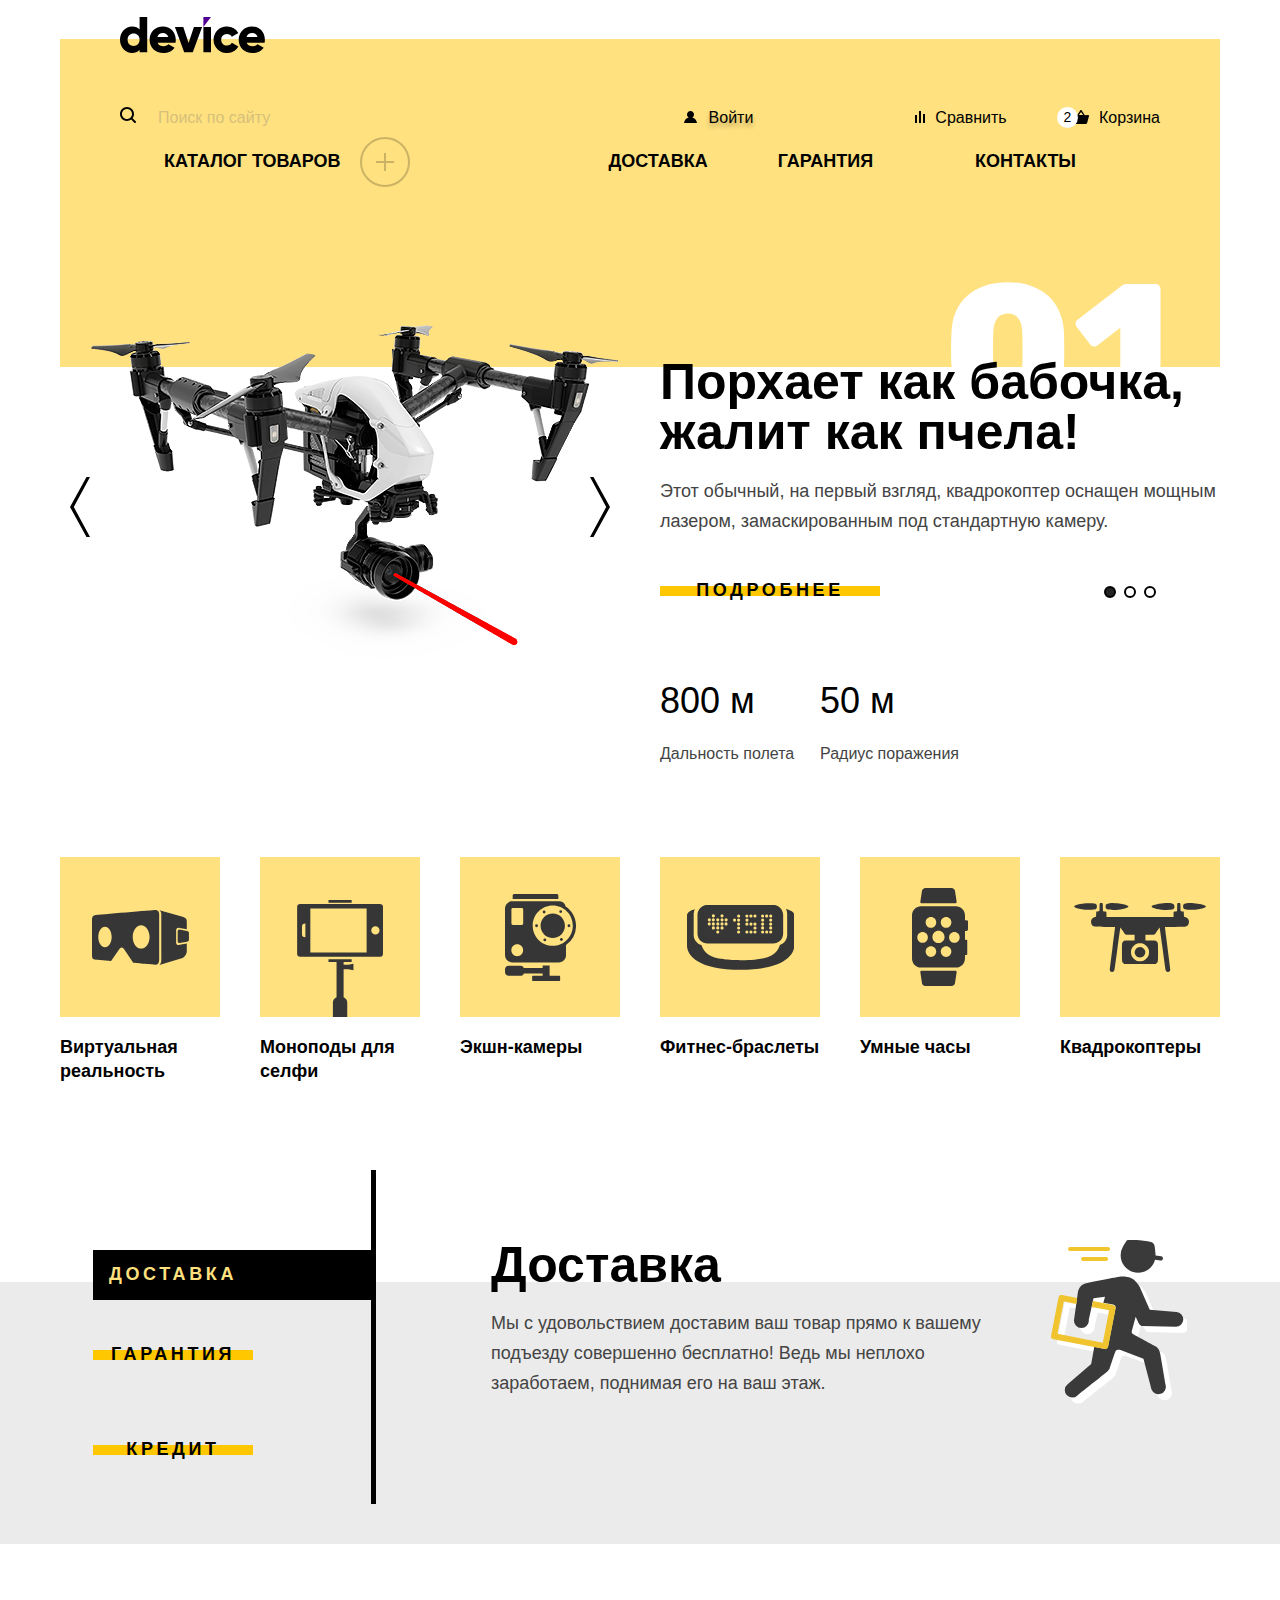
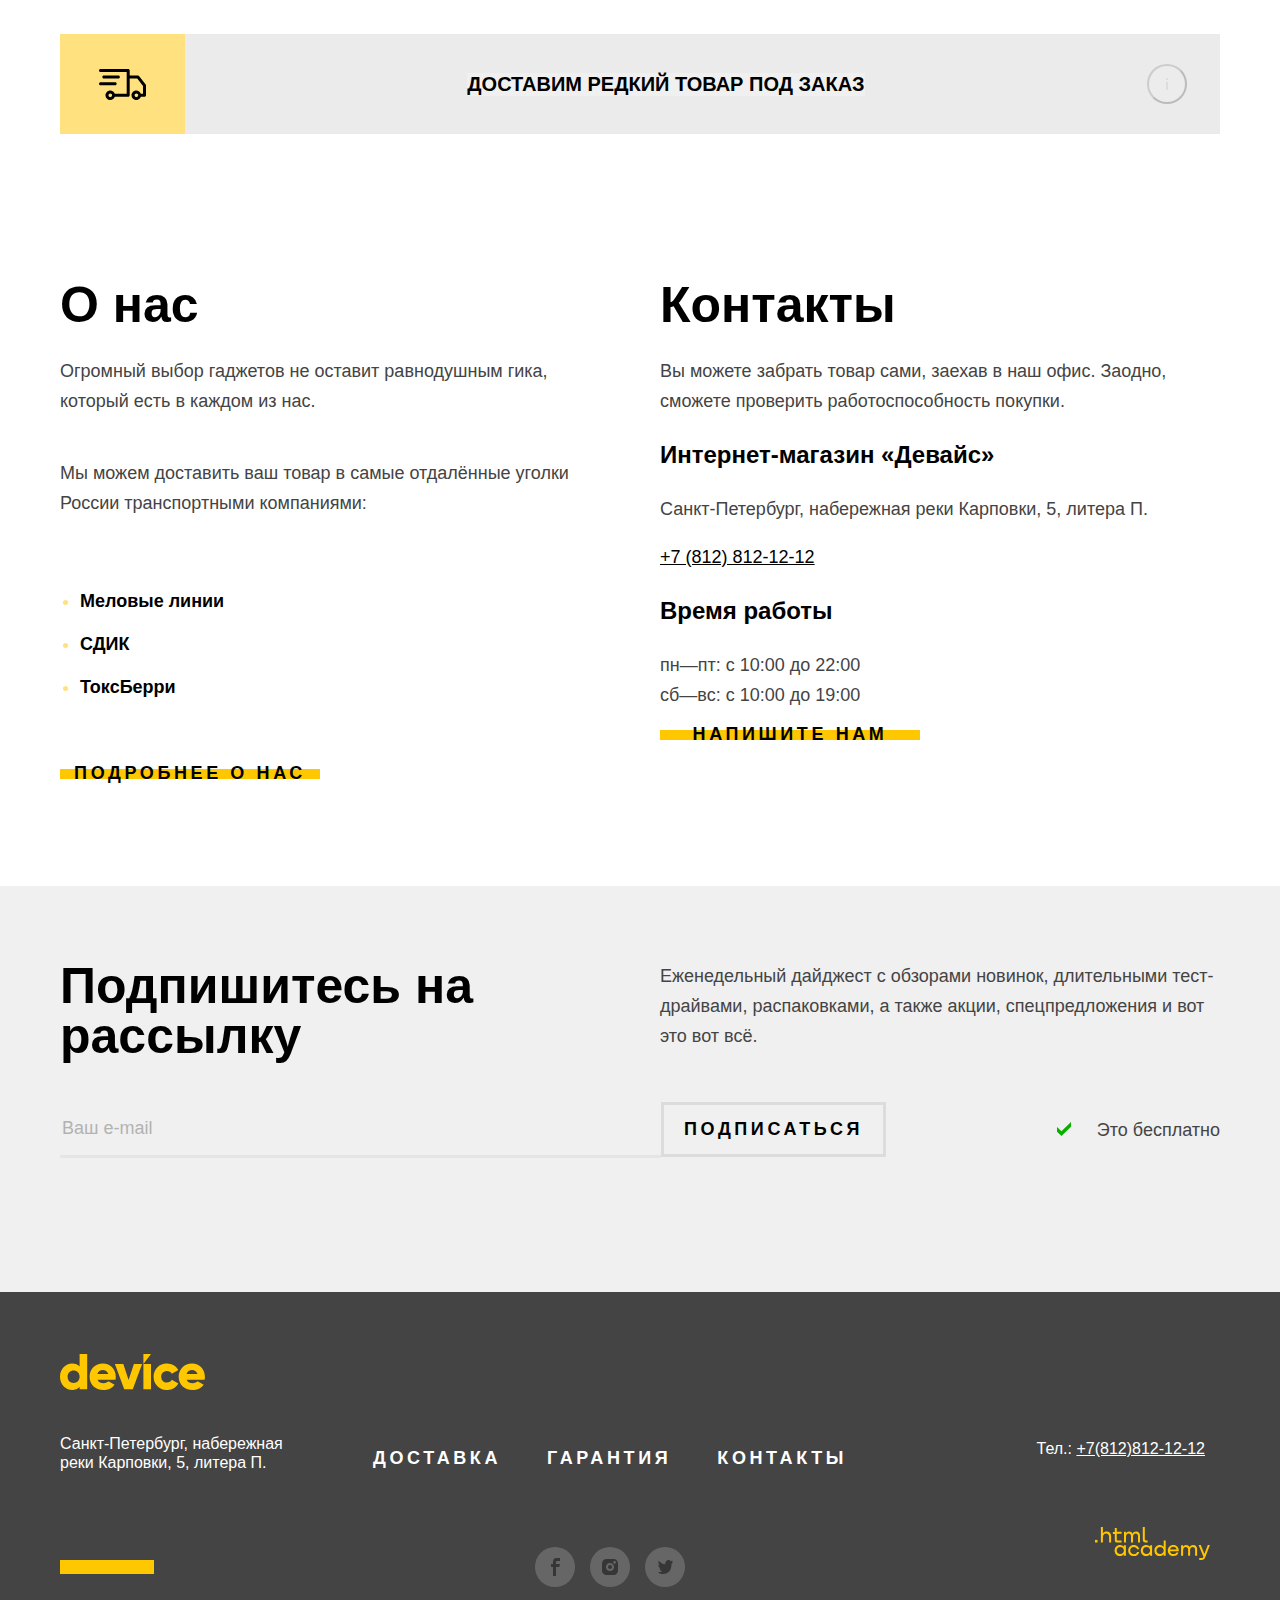
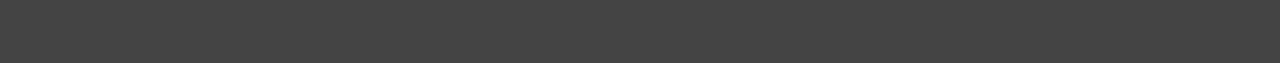
==== commit 35f8094d: "8. Завершение вёрстки всех компонентов" ====
--- a/index.html
+++ b/index.html
@@ -61,7 +61,8 @@
             <li class="cart-item">
               <ul class="cart-item-list">
                 <li class="cart-item-item">
-                  <img src="images/product-1-small.jpg" alt="Товар 1" width="41" height="43">
+                  <img class="cart-item-image" src="images/product-1-small.jpg" alt="Товар 1" width="41" height="43"
+                    tabindex="0">
                   <p class="cart-item-title">Любительская селфи-палка</p>
                   <button type="button" class="cart-item-button">
                     <img src="images/delete.svg" alt="Удалить товар" width="11" height="11">
@@ -73,7 +74,8 @@
             <li class="cart-item">
               <ul class="cart-item-list">
                 <li class="cart-item-item">
-                  <img src="images/product-2-small.jpg" alt="Товар 1" width="41" height="43">
+                  <img class="cart-item-image" src="images/product-2-small.jpg" alt="Товар 1" width="41" height="43"
+                    tabindex="0">
                   <p class="cart-item-title">Профессиональная селфи-палка</p>
                   <button type="button" class="cart-item-button">
                     <img src="images/delete.svg" alt="Удалить товар" width="11" height="11">
@@ -137,17 +139,10 @@
   <main class="main-container main-index">
     <!-- Слайдер -->
     <div class="slider-container">
+      <!-- слйдер 01 -->
       <div class="gallery">
         <div class="slider-wrapper">
           <img class="slider-image" src="images/slider-1.png" alt="Товары" width="560" height="560">
-          <div class="slider-controls">
-            <button class="slider-button slider-prev" type="button">
-              <span class="visually-hidden">Предыдущее фото</span>
-            </button>
-            <button class="slider-button slider-next" type="button">
-              <span class="visually-hidden">Следующее фото</span>
-            </button>
-          </div>
         </div>
       </div>
 
@@ -160,23 +155,6 @@
           лазером, замаскированным под стандартную камеру.</p>
         <div class="advantages-pagination">
           <a class="button" href="#">Подробнее</a>
-          <ol class="slider-pagination">
-            <li class="slider-pagination-item">
-              <button class="slider-pagination-button slider-pagination-button-current">
-                <span class="visually-hidden">1 фото</span>
-              </button>
-            </li>
-            <li class="slider-pagination-item">
-              <button class="slider-pagination-button">
-                <span class="visually-hidden">2 фото</span>
-              </button>
-            </li>
-            <li class="slider-pagination-item">
-              <button class="slider-pagination-button">
-                <span class="visually-hidden">3 фото</span>
-              </button>
-            </li>
-          </ol>
         </div>
         <ul class="slider-characteristics">
           <li class="slider-characteristics-item">
@@ -189,6 +167,91 @@
           </li>
         </ul>
       </div>
+
+      <!-- слайдер 02 -->
+      <div class="gallery slider-close">
+        <div class="slider-wrapper">
+          <img class="slider-image" src="images/slider-1.png" alt="Товары" width="560" height="560">
+        </div>
+      </div>
+
+      <div class="advantages slider-close">
+        <div class="slider-number">
+          <img src="images/02.svg" alt="02" width="250" height="135">
+        </div>
+        <p class="slider-text">Худеем правильно!</p>
+        <p class="slider-description">Мотивирующие фитнес-браслеты помогут найти в себе силы не
+          пропускать занятия и соблюдать диету.</p>
+        <div class="advantages-pagination">
+          <a class="button" href="#">Подробнее</a>
+        </div>
+        <ul class="slider-characteristics">
+          <li class="slider-characteristics-item">
+            <span class="slider-characteristics-range">48 часов</span>
+            <span class="slider-characteristics-name">Без подзарядки</span>
+          </li>
+        </ul>
+      </div>
+
+      <!-- слайдер 03 -->
+      <div class="gallery slider-close">
+        <div class="slider-wrapper">
+          <img class="slider-image" src="images/slider-1.png" alt="Товары" width="560" height="560">
+        </div>
+      </div>
+
+      <div class="advantages slider-close">
+        <div class="slider-number">
+          <img src="images/03.svg" alt="01" width="250" height="135">
+        </div>
+        <p class="slider-text">Делай селфи, как Бен Стиллер!</p>
+        <p class="slider-description">Самая длинная палка для селфи доступна в нашем магазине. Восемь (Восемь, Карл!)
+          метров длиной и весом всего 5 кг. </p>
+        <div class="advantages-pagination">
+          <a class="button" href="#">Подробнее</a>
+        </div>
+        <ul class="slider-characteristics">
+          <li class="slider-characteristics-item">
+            <span class="slider-characteristics-range">8,5 м</span>
+            <span class="slider-characteristics-name">Длина палки</span>
+          </li>
+          <li class="slider-characteristics-item">
+            <span class="slider-characteristics-range">5 кг</span>
+            <span class="slider-characteristics-name">Вес палки</span>
+          </li>
+          <li class="slider-characteristics-item">
+            <span class="slider-characteristics-range">Карбон</span>
+            <span class="slider-characteristics-name">Материал</span>
+          </li>
+        </ul>
+      </div>
+
+      <div class="slider-controls">
+        <button class="slider-button slider-prev" type="button">
+          <span class="visually-hidden">Предыдущее фото</span>
+        </button>
+        <button class="slider-button slider-next" type="button">
+          <span class="visually-hidden">Следующее фото</span>
+        </button>
+      </div>
+
+      <ol class="slider-pagination">
+        <li class="slider-pagination-item">
+          <button class="slider-pagination-button slider-pagination-button-current">
+            <span class="visually-hidden">1 фото</span>
+          </button>
+        </li>
+        <li class="slider-pagination-item">
+          <button class="slider-pagination-button">
+            <span class="visually-hidden">2 фото</span>
+          </button>
+        </li>
+        <li class="slider-pagination-item">
+          <button class="slider-pagination-button">
+            <span class="visually-hidden">3 фото</span>
+          </button>
+        </li>
+      </ol>
     </div>
 
     <!-- Категории -->
@@ -273,12 +336,12 @@
         <div class="tab-content tab-container-close">
           <div>
             <h2 class="tab-content-title">Кредит</h2>
-            <p class="tab-content-text">Залезть в долговую яму стало проще! Кредитные консультанты 
-              подберут для вас наиболее выгодные условия кредита. Выгодные для банка, 
+            <p class="tab-content-text">Залезть в долговую яму стало проще! Кредитные консультанты
+              подберут для вас наиболее выгодные условия кредита. Выгодные для банка,
               разумеется.</p>
           </div>
           <img class="tab-content-image" src="./images/credit.svg" alt="Доставка" width="136" height="164">
-        </div>      
+        </div>
       </div>
     </section>
 
@@ -444,41 +507,30 @@
           </p>
         </address>
         <a class="htmlacademy-link" href="https://htmlacademy.ru/">
-          <svg width="115" height="33" viewBox="0 0 115 33" fill="none" xmlns="http://www.w3.org/2000/svg">
-            <path d="M0 12.8999V15.4999H2.5V12.8999H0Z" fill="#FFC700" />
-            <path
-              d="M11.6 4.5C10 4.5 8.80002 5.2 8.00002 6.2H7.90002V0H5.90002V15.5H7.90002V10.2C7.90002 8.1 9.20002 6.6 11.2 6.6C13 6.6 14.1 8 14.1 9.8V15.5H16.1V9.4C16.2 6.4 14.3 4.5 11.6 4.5Z"
-              fill="#FFC700" />
-            <path
-              d="M26.6 4.8001H21.8V1.1001H19.8V4.9001H17.9V6.9001H19.8V12.9001C19.8 14.6001 20.8 15.6001 22.5 15.6001H26.6V13.6001H22.9C22.2 13.6001 21.8 13.2001 21.8 12.5001V6.8001H26.6V4.8001Z"
-              fill="#FFC700" />
-            <path
-              d="M41.1 4.6001C39.5 4.6001 38.2 5.4001 37.6 6.7001H37.5C36.9 5.5001 35.7 4.6001 34.1 4.6001C32.7 4.6001 31.6 5.4001 31 6.4001H30.9V4.8001H29V15.4001H31V10.0001C31 8.0001 32 6.5001 33.6 6.5001C35.1 6.5001 36 7.5001 36 9.1001V15.4001H38V9.8001C38 7.4001 39.4 6.5001 40.6 6.5001C42.1 6.5001 43 7.5001 43 9.1001V15.4001H45V8.9001C45.1 6.4001 43.6 4.6001 41.1 4.6001Z"
-              fill="#FFC700" />
-            <path
-              d="M47.8 12.7C47.8 14.4 48.8 15.4 50.6 15.4H52.6V13.4H50.9001C50.2001 13.4 49.8 13 49.8 12.3V0H47.8V12.7Z"
-              fill="#FFC700" />
-            <path
-              d="M28.9 19.6999C28 18.5999 26.7 17.8999 25 17.8999C21.9 17.8999 19.6 20.1999 19.6 23.4999C19.6 26.7999 21.9 29.0999 25 29.0999C26.8 29.0999 28 28.2999 28.8 27.1999H28.9V28.7999H30.9V18.1999H28.9V19.6999ZM25.3 27.0999C23.1 27.0999 21.7 25.4999 21.7 23.4999C21.7 21.4999 23.1 19.8999 25.3 19.8999C27.5 19.8999 28.9 21.4999 28.9 23.4999C28.9 25.3999 27.5 27.0999 25.3 27.0999Z"
-              fill="#FFC700" />
-            <path
-              d="M44.2 21.9999C43.7 19.5999 41.5999 17.8999 38.7999 17.8999C35.3999 17.8999 33.2 20.3999 33.2 23.4999C33.2 26.5999 35.3999 29.0999 38.7999 29.0999C41.5999 29.0999 43.7 27.2999 44.2 24.8999H42.0999C41.6999 26.1999 40.3999 27.1999 38.7999 27.1999C36.5999 27.1999 35.2 25.5999 35.2 23.5999C35.2 21.5999 36.5999 19.9999 38.7999 19.9999C40.3999 19.9999 41.5999 20.9999 42.0999 22.1999H44.2V21.9999Z"
-              fill="#FFC700" />
-            <path
-              d="M55.1 19.6999C54.2 18.5999 52.9001 17.8999 51.2001 17.8999C48.1001 17.8999 45.8 20.1999 45.8 23.4999C45.8 26.7999 48.1001 29.0999 51.2001 29.0999C53.0001 29.0999 54.2 28.2999 55 27.1999H55.1V28.7999H57.1V18.1999H55.1V19.6999ZM51.5 27.0999C49.3 27.0999 47.9001 25.4999 47.9001 23.4999C47.9001 21.4999 49.3 19.8999 51.5 19.8999C53.7 19.8999 55.1 21.4999 55.1 23.4999C55.1 25.3999 53.6 27.0999 51.5 27.0999Z"
-              fill="#FFC700" />
-            <path
-              d="M68.7 19.7999C67.8 18.6999 66.5 17.8999 64.8 17.8999C61.7 17.8999 59.4 20.1999 59.4 23.4999C59.4 26.7999 61.6 29.0999 64.8 29.0999C66.5 29.0999 67.8 28.2999 68.6 27.2999H68.7V28.7999H70.7V13.3999H68.7V19.7999ZM65.1 27.0999C62.9 27.0999 61.5 25.4999 61.5 23.4999C61.5 21.4999 62.9 19.8999 65.1 19.8999C67.3 19.8999 68.7 21.4999 68.7 23.4999C68.6 25.4999 67.2 27.0999 65.1 27.0999Z"
-              fill="#FFC700" />
-            <path
-              d="M78.3 17.8999C75 17.8999 72.8 20.3999 72.8 23.4999C72.8 26.4999 74.9 29.0999 78.3 29.0999C80.8 29.0999 82.8 27.7999 83.5 25.4999H81.4C80.9 26.4999 79.8 27.0999 78.4 27.0999C76.5 27.0999 75.1 25.7999 75 24.1999H83.8C84 20.5999 81.8 17.8999 78.3 17.8999ZM78.3 19.7999C80 19.7999 81.3 20.7999 81.6 22.3999H75.1C75.4 20.8999 76.6 19.7999 78.3 19.7999Z"
-              fill="#FFC700" />
-            <path
-              d="M98.2 17.8999C96.6 17.8999 95.3 18.6999 94.6 19.8999H94.5C93.9 18.6999 92.7 17.8999 91.1 17.8999C89.7 17.8999 88.6 18.5999 88 19.6999V18.1999H86.1V28.7999H88.1V23.3999C88.1 21.3999 89.1 19.9999 90.7 19.8999C92.2 19.8999 93.1 20.8999 93.1 22.4999V28.7999H95.1V23.1999C95.1 20.7999 96.5 19.8999 97.7 19.8999C99.2 19.8999 100.1 20.8999 100.1 22.4999V28.7999H102.1V22.2999C102.2 19.6999 100.7 17.8999 98.2 17.8999Z"
-              fill="#FFC700" />
-            <path
-              d="M109.4 27.0001L105.8 18.1001H103.6L108.4 29.7001C108.1 30.6001 107.7 30.9001 106.7 30.9001H104.2V32.9001H106.7C108.5 32.9001 109.5 32.1001 110.2 30.3001L114.9 18.1001H112.8L109.4 27.0001Z"
-              fill="#FFC700" />
+          <svg width="115" height="33" viewBox="0 0 115 33" xmlns="http://www.w3.org/2000/svg">
+            <path d="M0 12.8999V15.4999H2.5V12.8999H0Z" />
+            <path
+              d="M11.6 4.5C10 4.5 8.80002 5.2 8.00002 6.2H7.90002V0H5.90002V15.5H7.90002V10.2C7.90002 8.1 9.20002 6.6 11.2 6.6C13 6.6 14.1 8 14.1 9.8V15.5H16.1V9.4C16.2 6.4 14.3 4.5 11.6 4.5Z" />
+            <path
+              d="M26.6 4.8001H21.8V1.1001H19.8V4.9001H17.9V6.9001H19.8V12.9001C19.8 14.6001 20.8 15.6001 22.5 15.6001H26.6V13.6001H22.9C22.2 13.6001 21.8 13.2001 21.8 12.5001V6.8001H26.6V4.8001Z" />
+            <path
+              d="M41.1 4.6001C39.5 4.6001 38.2 5.4001 37.6 6.7001H37.5C36.9 5.5001 35.7 4.6001 34.1 4.6001C32.7 4.6001 31.6 5.4001 31 6.4001H30.9V4.8001H29V15.4001H31V10.0001C31 8.0001 32 6.5001 33.6 6.5001C35.1 6.5001 36 7.5001 36 9.1001V15.4001H38V9.8001C38 7.4001 39.4 6.5001 40.6 6.5001C42.1 6.5001 43 7.5001 43 9.1001V15.4001H45V8.9001C45.1 6.4001 43.6 4.6001 41.1 4.6001Z" />
+            <path
+              d="M47.8 12.7C47.8 14.4 48.8 15.4 50.6 15.4H52.6V13.4H50.9001C50.2001 13.4 49.8 13 49.8 12.3V0H47.8V12.7Z" />
+            <path
+              d="M28.9 19.6999C28 18.5999 26.7 17.8999 25 17.8999C21.9 17.8999 19.6 20.1999 19.6 23.4999C19.6 26.7999 21.9 29.0999 25 29.0999C26.8 29.0999 28 28.2999 28.8 27.1999H28.9V28.7999H30.9V18.1999H28.9V19.6999ZM25.3 27.0999C23.1 27.0999 21.7 25.4999 21.7 23.4999C21.7 21.4999 23.1 19.8999 25.3 19.8999C27.5 19.8999 28.9 21.4999 28.9 23.4999C28.9 25.3999 27.5 27.0999 25.3 27.0999Z" />
+            <path
+              d="M44.2 21.9999C43.7 19.5999 41.5999 17.8999 38.7999 17.8999C35.3999 17.8999 33.2 20.3999 33.2 23.4999C33.2 26.5999 35.3999 29.0999 38.7999 29.0999C41.5999 29.0999 43.7 27.2999 44.2 24.8999H42.0999C41.6999 26.1999 40.3999 27.1999 38.7999 27.1999C36.5999 27.1999 35.2 25.5999 35.2 23.5999C35.2 21.5999 36.5999 19.9999 38.7999 19.9999C40.3999 19.9999 41.5999 20.9999 42.0999 22.1999H44.2V21.9999Z" />
+            <path
+              d="M55.1 19.6999C54.2 18.5999 52.9001 17.8999 51.2001 17.8999C48.1001 17.8999 45.8 20.1999 45.8 23.4999C45.8 26.7999 48.1001 29.0999 51.2001 29.0999C53.0001 29.0999 54.2 28.2999 55 27.1999H55.1V28.7999H57.1V18.1999H55.1V19.6999ZM51.5 27.0999C49.3 27.0999 47.9001 25.4999 47.9001 23.4999C47.9001 21.4999 49.3 19.8999 51.5 19.8999C53.7 19.8999 55.1 21.4999 55.1 23.4999C55.1 25.3999 53.6 27.0999 51.5 27.0999Z" />
+            <path
+              d="M68.7 19.7999C67.8 18.6999 66.5 17.8999 64.8 17.8999C61.7 17.8999 59.4 20.1999 59.4 23.4999C59.4 26.7999 61.6 29.0999 64.8 29.0999C66.5 29.0999 67.8 28.2999 68.6 27.2999H68.7V28.7999H70.7V13.3999H68.7V19.7999ZM65.1 27.0999C62.9 27.0999 61.5 25.4999 61.5 23.4999C61.5 21.4999 62.9 19.8999 65.1 19.8999C67.3 19.8999 68.7 21.4999 68.7 23.4999C68.6 25.4999 67.2 27.0999 65.1 27.0999Z" />
+            <path
+              d="M78.3 17.8999C75 17.8999 72.8 20.3999 72.8 23.4999C72.8 26.4999 74.9 29.0999 78.3 29.0999C80.8 29.0999 82.8 27.7999 83.5 25.4999H81.4C80.9 26.4999 79.8 27.0999 78.4 27.0999C76.5 27.0999 75.1 25.7999 75 24.1999H83.8C84 20.5999 81.8 17.8999 78.3 17.8999ZM78.3 19.7999C80 19.7999 81.3 20.7999 81.6 22.3999H75.1C75.4 20.8999 76.6 19.7999 78.3 19.7999Z" />
+            <path
+              d="M98.2 17.8999C96.6 17.8999 95.3 18.6999 94.6 19.8999H94.5C93.9 18.6999 92.7 17.8999 91.1 17.8999C89.7 17.8999 88.6 18.5999 88 19.6999V18.1999H86.1V28.7999H88.1V23.3999C88.1 21.3999 89.1 19.9999 90.7 19.8999C92.2 19.8999 93.1 20.8999 93.1 22.4999V28.7999H95.1V23.1999C95.1 20.7999 96.5 19.8999 97.7 19.8999C99.2 19.8999 100.1 20.8999 100.1 22.4999V28.7999H102.1V22.2999C102.2 19.6999 100.7 17.8999 98.2 17.8999Z" />
+            <path
+              d="M109.4 27.0001L105.8 18.1001H103.6L108.4 29.7001C108.1 30.6001 107.7 30.9001 106.7 30.9001H104.2V32.9001H106.7C108.5 32.9001 109.5 32.1001 110.2 30.3001L114.9 18.1001H112.8L109.4 27.0001Z" />
           </svg>
         </a>
       </section>
@@ -512,9 +564,27 @@
           </p>
           <p class="field-group">
             <label for="product-quantity">Количество:</label>
+            <button class="quantity-button minus-button">
+              <svg width="16" height="16" viewBox="0 0 16 16" xmlns="http://www.w3.org/2000/svg">
+                <g opacity="0.3">
+                  <path d="M16 7H0V9H16V7Z" />
+                </g>
+              </svg>
+            </button>
             <input class="delivery-form-field quantity" type="number" id="product-quantity" name="product-quantity"
               placeholder="1">
+            <button class="quantity-button plus-button">
+              <svg width="16" height="16" viewBox="0 0 16 16" xmlns="http://www.w3.org/2000/svg">
+                <g opacity="0.3">
+                  <path d="M16 7H9V0H7V7H0V9H7V16H9V9H16V7Z" />
+                </g>
+              </svg>
+            </button>
           </p>
+          <div class="delivery-popover">
+            <span class="delivery-popover-text">Постараемся найти, сколько нужно. Привезём сколько получится по требованиям
+              к провозу багажа.</span>
+          </div>
         </form>
         <button class="button" type="submit">Отправить</button>
       </section>
--- a/css/styles.css
+++ b/css/styles.css
@@ -67,13 +67,7 @@
   text-align: center;
   color: #000000;
   background-color: transparent;
-  background-image: linear-gradient(
-    to bottom,
-    transparent 40%,
-    #ffc700 20%,
-    #ffc700 60%,
-    transparent 20%
-  );
+  background-image: linear-gradient( to bottom, transparent 40%, #ffc700 20%, #ffc700 60%, transparent 20%);
   text-decoration: none;
   text-transform: uppercase;
   cursor: pointer;
@@ -91,13 +85,7 @@
 
 .button:focus {
   outline: none;
-  background-image: linear-gradient(
-    to bottom,
-    transparent 40%,
-    #af4fff 20%,
-    #af4fff 60%,
-    transparent 20%
-  );
+  background-image: linear-gradient( to bottom, transparent 40%, #af4fff 20%, #af4fff 60%, transparent 20%);
 }
 
 .button:active {
@@ -150,13 +138,16 @@
   border-radius: 20px;
 }
 
-.header-search:focus,
-.header-search-input:focus,
-.header-search-button:focus {
-  outline: none;
-}
-
-.header-form:active  {
+.header-search-input:focus-within~.header-search-button {
+  outline: 2px solid #000000;
+  visibility: visible;
+}
+
+.header-search:focus, .header-search-input:focus, .header-search-button:focus {
+  outline: none;
+}
+
+.header-form:active {
   outline: 2px solid #000000;
   border-radius: 20px;
 }
@@ -188,7 +179,7 @@
   opacity: 0.3;
 }
 
-.header-search-input:active ~ .header-search-button {
+.header-search-input:active~.header-search-button {
   visibility: visible;
 }
 
@@ -285,7 +276,7 @@
   justify-content: center;
 }
 
-.header-basket:hover + .popover {
+.header-basket:hover+.popover {
   display: block;
 }
 
@@ -323,12 +314,23 @@
   box-shadow: 0px 10px 0px rgba(0, 0, 0, 0.1);
 }
 
+.popover::before {
+  position: absolute;
+  top: -7px;
+  left: 50%;
+  width: 14px;
+  height: 14px;
+  margin-left: -9px;
+  background-color: #000000;
+  content: "";
+  transform: rotate(45deg);
+}
+
 .popover-content {
   height: 100%;
 }
 
-.cart-items-list,
-.cart-item-list {
+.cart-items-list, .cart-item-list {
   list-style-type: none;
   margin: 0;
   padding: 0;
@@ -384,6 +386,46 @@
   border: none;
 }
 
+.cart-item-item:hover {
+  opacity: 0.6;
+}
+
+.popover-open-button:hover {
+  background: #FFE17F;
+}
+
+.cart-item-image:focus {
+  outline: 5px solid #AF4FFF;
+}
+
+.cart-item-image:focus+.cart-item-title {
+  color: #AF4FFF;
+}
+
+.cart-item-button:focus {
+  outline: none;
+}
+
+.cart-item-button:focus img {
+  outline: 2px solid #AF4FFF;
+  border-radius: 50%;
+}
+
+.popover-open-button:focus {
+  outline: 5px solid #AF4FFF;
+}
+
+.cart-item-item:active {
+  opacity: 0.3;
+  outline: none;
+}
+
+.popover-open-button:active {
+  background: #FFE17F;
+  opacity: 0.3;
+  outline: none;
+}
+
 .navigation-main {
   display: flex;
   flex-wrap: wrap;
@@ -419,9 +461,7 @@
   background: #ffe17f;
 }
 
-.subcatalog-item:nth-child(1),
-.subcatalog-item:nth-child(2),
-.subcatalog-item:nth-child(3) {
+.subcatalog-item:nth-child(1), .subcatalog-item:nth-child(2), .subcatalog-item:nth-child(3) {
   grid-column: 2 / 3;
 }
 
@@ -448,10 +488,7 @@
   color: #000000;
 }
 
-.catalog-link,
-.delivery-link,
-.garanty-link,
-.contacts-link {
+.catalog-link, .delivery-link, .garanty-link, .contacts-link {
   padding: 14px 20px 15px 20px;
 }
 
@@ -494,8 +531,7 @@
   border: 1px solid #000000;
 }
 
-.navigation-link,
-.catalog-link {
+.navigation-link, .catalog-link {
   line-height: 21px;
   font-weight: 800;
   text-align: center;
@@ -530,8 +566,7 @@
   visibility: visible;
 }
 
-.navigation-link:focus,
-.catalog-link:focus {
+.navigation-link:focus, .catalog-link:focus {
   outline: 2px solid #af4fff;
   border-radius: 25px;
 }
@@ -569,6 +604,11 @@
   display: flex;
   justify-content: space-between;
   background-image: linear-gradient(to top, #ffffff 75%, #ffe17f 25%);
+  position: relative;
+}
+
+.slider-close {
+  display: none;
 }
 
 .slider-image {
@@ -584,7 +624,7 @@
   top: 50%;
   display: flex;
   justify-content: space-between;
-  width: 100%;
+  width: 560px;
   transform: translateY(-50%);
 }
 
@@ -633,6 +673,9 @@
 }
 
 .slider-pagination {
+  position: absolute;
+  top: 348px;
+  right: 60px;
   display: flex;
   flex-wrap: wrap;
   justify-content: center;
@@ -795,7 +838,7 @@
   outline: 5px solid #af4fff;
 }
 
-.categories-link:focus + p {
+.categories-link:focus+p {
   color: #af4fff;
 }
 
@@ -817,7 +860,6 @@
 /* Services */
 
 .services {
-  width: 1440px;
   margin: 0 auto;
   background-image: linear-gradient(to top, #ebebeb 70%, #ffffff 12%);
 }
@@ -904,9 +946,7 @@
   color: #ffe17f;
 }
 
-.current-button:hover,
-.current-button:focus,
-.current-button:active {
+.current-button:hover, .current-button:focus, .current-button:active {
   background-color: #000000;
   background-image: none;
   opacity: 1;
@@ -968,8 +1008,7 @@
   background-color: #f0f0f0;
 }
 
-.company-title-container:hover .company-image-container,
-.company-title-container:active .company-image-container {
+.company-title-container:hover .company-image-container, .company-title-container:active .company-image-container {
   background: #ffc700;
 }
 
@@ -1089,7 +1128,6 @@
 /* Newsletter */
 
 .newsletter {
-  width: 1440px;
   margin: 0 auto;
   background-color: #f0f0f0;
   margin-bottom: 0;
@@ -1219,7 +1257,7 @@
 /* Footer */
 
 .page-footer {
-  width: 1440px;
+  width: 100%;
   margin: 0 auto;
   color: #ffffff;
   background-color: #444444;
@@ -1315,8 +1353,7 @@
   color: #ffc700;
 }
 
-.footer-navigation-link:focus,
-.catalog-link:focus {
+.footer-navigation-link:focus, .catalog-link:focus {
   outline: 2px solid #af4fff;
   border-radius: 25px;
 }
@@ -1387,8 +1424,7 @@
   padding-left: 15px;
 }
 
-.phone-text:hover,
-.phone-text:hover .footer-phone-number {
+.phone-text:hover, .phone-text:hover .footer-phone-number {
   color: #ffc700;
 }
 
@@ -1425,6 +1461,10 @@
   padding: 10px;
 }
 
+.htmlacademy-link svg {
+  fill: #FFC700;
+}
+
 .htmlacademy-link:hover svg {
   fill: #ffffff;
 }
@@ -1436,6 +1476,7 @@
 
 .htmlacademy-link:active {
   outline: none;
+  opacity: 0.3;
 }
 
 /* Modal */
@@ -1535,7 +1576,6 @@
   font-size: 16px;
   line-height: 20px;
   color: #000000;
-  opacity: 0.6;
   padding-left: 20px;
   padding-right: 50px;
 }
@@ -1547,6 +1587,10 @@
   line-height: 20px;
   letter-spacing: -0.02em;
   height: 34px;
+}
+
+.email::placeholder {
+  color: #000000;
 }
 
 .message {
@@ -1598,13 +1642,94 @@
 .field-group .quantity {
   padding: 0;
   text-align: center;
-  position: relative;
-}
-
-.quantity::-webkit-outer-spin-button,
-.quantity::-webkit-inner-spin-button {
+}
+
+.quantity::-webkit-outer-spin-button, .quantity::-webkit-inner-spin-button {
   appearance: none;
   margin: 0;
+}
+
+.minus-button {
+  position: absolute;
+  top: 55%;
+  left: 19px;
+  border: none;
+}
+
+.plus-button {
+  position: absolute;
+  top: 55%;
+  right: 19px;
+  border: none;
+}
+
+.modal-close-button:hover {
+  opacity: 0.6;
+}
+
+.modal-close-button:focus {
+  outline: 5px solid #AF4FFF;
+  border-radius: 50%;
+}
+
+.modal-close-button:active {
+  outline: none;
+  opacity: 0.3;
+}
+
+.delivery-form-field:hover {
+  background: #EBEBEB;
+}
+
+.delivery-form-field:focus {
+  background: #F0F0F0;
+  outline: 5px solid #AF4FFF;
+}
+
+.delivery-form-field:active {
+  outline: 3px solid #000000;
+}
+
+.delivery-form-field:focus:invalid {
+  border: 3px solid #FF3D3D;
+}
+
+.quantity-button:hover svg {
+  fill: #000000;
+}
+
+.quantity-button:focus {
+  outline: 2px solid #AF4FFF;
+  border-radius: 50%;
+}
+
+.quantity-button:active {
+  opacity: 0.1;
+}
+
+.field-group:nth-child(4):hover+.delivery-popover {
+  display: block;
+}
+
+.delivery-popover {
+  display: none;
+  position: absolute;
+  right: 0;
+  bottom: 82px;
+  width: 200px;
+  background: #000000;
+  box-shadow: 0px 10px 0px rgba(0, 0, 0, 0.1);
+  color: #ffffff;
+}
+
+.delivery-popover-text {
+  font-family: "Rubik", sans-serif;
+  font-style: normal;
+  font-weight: normal;
+  font-size: 16px;
+  line-height: 20px;
+  display: inline-block;
+  padding: 19px 17px 0 19px;
 }
 
 /* catalog.html */
@@ -1676,33 +1801,35 @@
 }
 
 .catalog-products {
-  width: 1440px;
-  margin: 0 auto;
-  display: flex;
+  display: grid;
+  grid-template-columns: 1fr 329px 832px 1fr;
+  grid-template-rows: 70px 1334px;
+  background: #ebebeb;
 }
 
 /* Filter */
 
 .catalog-filter {
-  width: 468px;
-  background: #ebebeb;
+  grid-column: 2 / 3;
+  position: relative;
 }
 
 .catalog-filter-title {
   font-weight: 800;
   font-size: 16px;
-  line-height: 19px;
+  line-height: 20px;
   text-transform: uppercase;
   margin: 0;
-  padding-left: 200px;
   padding-top: 25px;
   padding-bottom: 25px;
   background: #dcdcdc;
 }
 
 .catalog-filter-form {
-  padding-left: 200px;
+  width: 200px;
+  padding-top: 70px;
   padding-right: 68px;
+  margin-left: auto;
 }
 
 .catalog-filter-subtitle {
@@ -1713,6 +1840,16 @@
   margin-bottom: 15px;
 }
 
+.catalog-filter::before {
+  position: absolute;
+  content: '';
+  height: 70px;
+  top: 0;
+  right: 100%;
+  width: 100%;
+  background: #dcdcdc;
+}
+
 /* Group */
 
 .catalog-filter-group {
@@ -1720,6 +1857,16 @@
   margin-bottom: 40px;
   padding: 0;
   border: none;
+  position: relative;
+}
+
+.catalog-filter-group::before {
+  position: absolute;
+  content: "";
+  top: -54px;
+  width: 200px;
+  height: 2px;
+  background-color: #000000;
 }
 
 /* Range */
@@ -1759,7 +1906,7 @@
 
 .toggle-min {
   top: -8px;
-  left: -10px;
+  left: 0;
 }
 
 .toggle-max {
@@ -1795,8 +1942,7 @@
   appearance: textfield;
 }
 
-.range-input::-webkit-outer-spin-button,
-.range-input::-webkit-inner-spin-button {
+.range-input::-webkit-outer-spin-button, .range-input::-webkit-inner-spin-button {
   appearance: none;
   margin: 0;
 }
@@ -1829,7 +1975,7 @@
   visibility: hidden;
 }
 
-.control-input[type="checkbox"]:checked + .control-mark .control-mark-check {
+.control-input[type="checkbox"]:checked+.control-mark .control-mark-check {
   visibility: visible;
 }
 
@@ -1837,16 +1983,16 @@
   opacity: 0.5;
 }
 
-.control-input:focus ~ .control-mark {
+.control-input:focus~.control-mark {
   border: 2px solid #af4fff;
   outline: none;
 }
 
-.control-input:focus ~ .control-label {
+.control-input:focus~.control-label {
   color: #af4fff;
 }
 
-.control-input:focus + .control-mark .control-mark-check {
+.control-input:focus+.control-mark .control-mark-check {
   fill: #af4fff;
 }
 
@@ -1857,11 +2003,11 @@
 
 /* Radio */
 
-.control-input[type="radio"] + .control-mark {
+.control-input[type="radio"]+.control-mark {
   border-radius: 50%;
 }
 
-.control-input[type="radio"]:checked + .control-mark::before {
+.control-input[type="radio"]:checked+.control-mark::before {
   position: absolute;
   top: 6px;
   left: 6px;
@@ -1872,7 +2018,7 @@
   content: "";
 }
 
-.control-input:focus + .control-mark::before {
+.control-input:focus+.control-mark::before {
   background-color: #af4fff;
 }
 
@@ -1889,7 +2035,10 @@
 .sorting-container {
   display: flex;
   align-items: center;
-  padding: 25px 140px 25px 72px;
+  /* padding: 25px 140px 25px 72px; */
+  padding-top: 25px;
+  padding-bottom: 25px;
+  padding-left: 72px;
   background: #ebebeb;
 }
 
@@ -1903,14 +2052,16 @@
 }
 
 .catalog-sorting-form {
-  margin-right: auto;
+  margin-right: 330px;
+  height: 20px;
+  display: flex;
+  align-items: center;
 }
 
 /* Control */
 
 .select-control {
   width: 100%;
-  padding: 8px 14px;
   padding-right: 48px;
   font-family: "Rubik", sans-serif;
   font-weight: normal;
@@ -1950,7 +2101,7 @@
 }
 
 .catalog-right-column {
-  width: 972px;
+  background-color: #ffffff;
 }
 
 .sorting-button {
@@ -1982,10 +2133,11 @@
 /* Product-list */
 
 .product-container {
-  width: 760px;
-  margin: 0 auto;
+  padding-left: 72px;
   padding-top: 69px;
-  margin-bottom: 51px;
+  padding-bottom: 51px;
+  width: 100%;
+  background-color: #ffffff;
 }
 
 .product-list {
@@ -2103,8 +2255,8 @@
   list-style-type: none;
   display: flex;
   width: 760px;
-  margin: 0 auto;
   margin-bottom: 77px;
+  margin-left: 72px;
 }
 
 .pagination-item {
@@ -2140,8 +2292,7 @@
   color: #000000;
 }
 
-.pagination-item:hover:first-child,
-.pagination-item:hover:last-child {
+.pagination-item:hover:first-child, .pagination-item:hover:last-child {
   background: #dcdcdc;
 }
 
@@ -2155,8 +2306,7 @@
   opacity: 1;
 }
 
-.pagination-item:active:first-child,
-.pagination-item:active:last-child {
+.pagination-item:active:first-child, .pagination-item:active:last-child {
   opacity: 0.3;
 }
 
@@ -2184,4 +2334,4 @@
 .pagination-item:last-child {
   margin-right: 30px;
   margin-left: auto;
-}
+}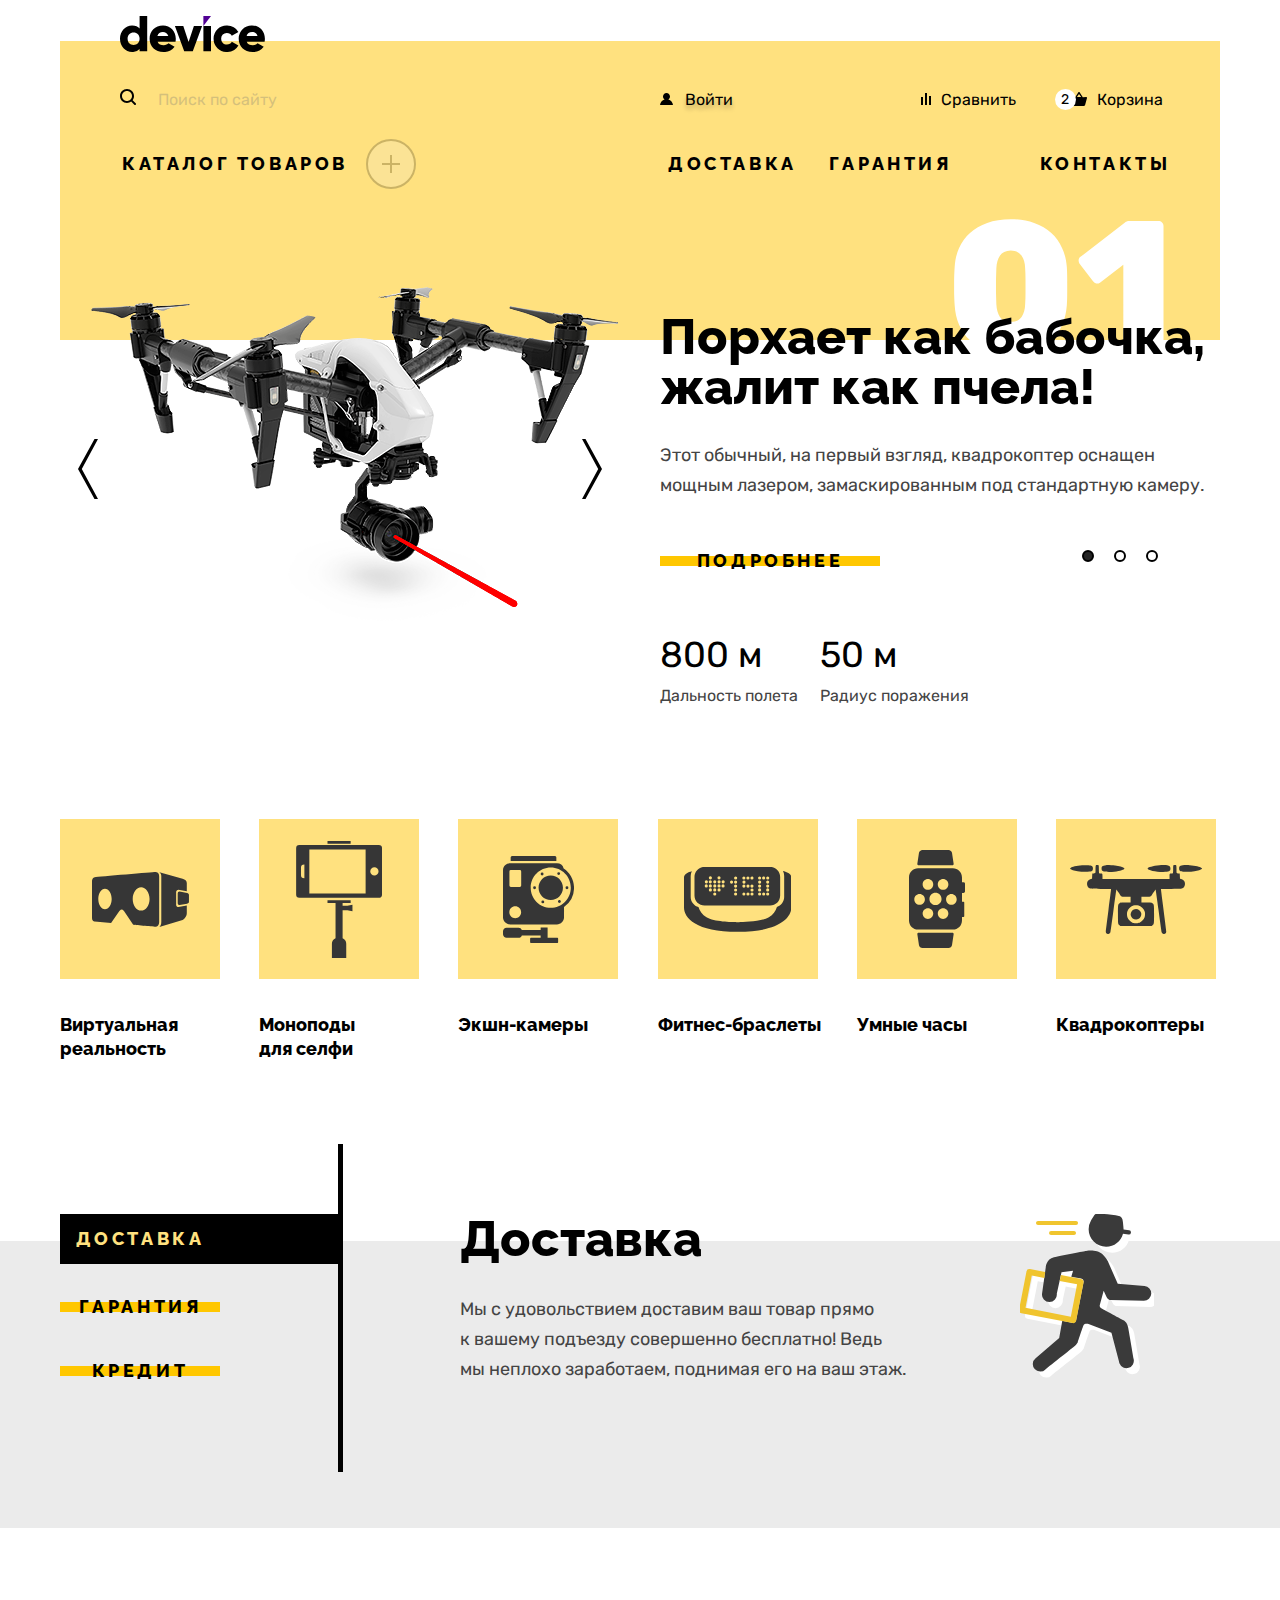
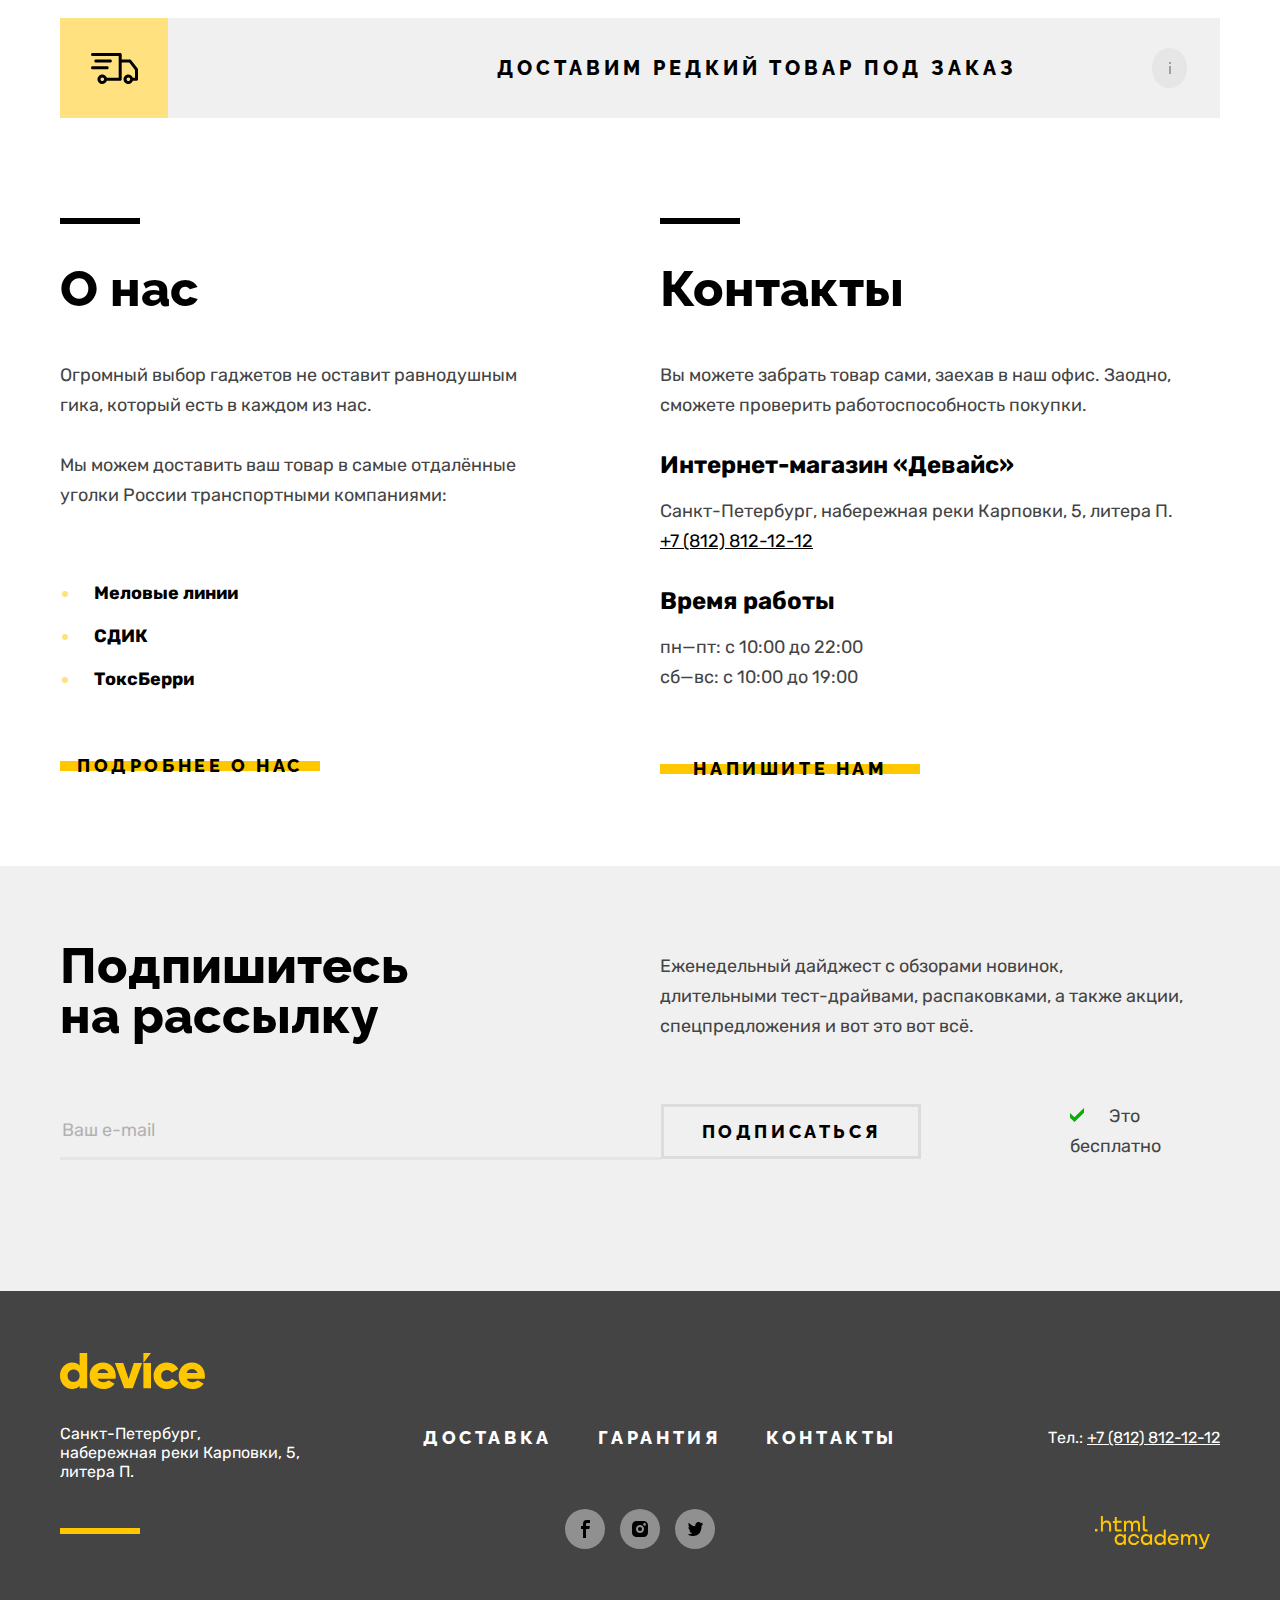
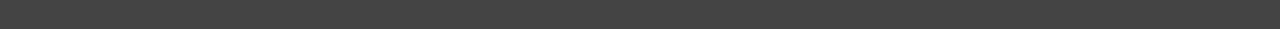
==== commit 1b4a93df: "9. Шлифовка" ====
--- a/index.html
+++ b/index.html
@@ -4,32 +4,35 @@
 <head>
   <meta charset="utf-8">
   <title>Device</title>
+  <link rel="icon" type="image/png" sizes="16x16" href="images/favicon.png">
   <link rel="stylesheet" href="css/styles.css">
 </head>
 
 <body>
   <!-- Шапка -->
   <header class="page-header">
+    <h1 class="visually-hidden">Device</h1>
     <a class="page-header-link">
-      <img class="page-header-logo" alt="Логотип Device" src="images/header-logo.svg" width="145" height="36">
+      <img class="page-header-logo" alt="Логотип Device." src="images/header-logo.svg" width="145" height="36">
     </a>
 
     <div class="header-top">
       <form class="header-form" action="https://echo.htmlacademy.ru" method="post">
         <label class="header-search-label">
-          <svg class="header-search search-icon" width="16" height="16" fill="none" xmlns="http://www.w3.org/2000/svg">
+          <svg class="header-search search-icon" width="16" height="16" fill="none" xmlns="http://www.w3.org/2000/svg"
+            role="img" aria-label="Поиск по сайту">
             <path
               d="M15.7 14.3L12.6 11.2C13.5 10 14 8.6 14 7C14 3.1 10.9 0 7 0C3.1 0 0 3.1 0 7C0 10.9 3.1 14 7 14C8.6 14 10 13.5 11.2 12.6L14.3 15.7C14.5 15.9 14.7 16 15 16C15.6 16 16 15.6 16 15C16 14.8 15.9 14.5 15.7 14.3ZM2 7C2 4.2 4.2 2 7 2C9.8 2 12 4.2 12 7C12 9.8 9.8 12 7 12C4.2 12 2 9.8 2 7Z"
               fill="black" />
           </svg>
         </label>
         <input class="header-search-input" type="text" name="search" id="search" placeholder="Поиск по сайту">
-        <button class="header-search-button" href="#">Найти</button>
+        <button class="header-search-button" type="button">Найти</button>
       </form>
 
       <a class="header-link header-login" href="#">
         <svg class="login-icon" width="13" height="12" viewBox="0 0 13 12" fill="none"
-          xmlns="http://www.w3.org/2000/svg">
+          xmlns="http://www.w3.org/2000/svg" role="img" aria-label="Войти">
           <path
             d="M0 12H13C12.8 9.4 10.9 7.2 8.3 6.5C9.3 5.9 10 4.8 10 3.5C10 1.6 8.4 0 6.5 0C4.6 0 3 1.6 3 3.5C3 4.8 3.7 5.9 4.7 6.5C2.1 7.2 0.2 9.4 0 12Z"
             fill="black" />
@@ -38,7 +41,7 @@
       </a>
       <a class="header-link header-compare" href="#">
         <svg class="compare-icon" width="10" height="12" viewBox="0 0 10 12" fill="none"
-          xmlns="http://www.w3.org/2000/svg">
+          xmlns="http://www.w3.org/2000/svg" role="img" aria-label="Сравнить">
           <path d="M6 0H4V12H6V0Z" fill="black" />
           <path d="M2 4H0V12H2V4Z" fill="black" />
           <path d="M10 3H8V12H10V3Z" fill="black" />
@@ -48,7 +51,7 @@
       <a class="header-link header-basket" href="#">
         <span class="basket-circle">2</span>
         <svg class="basket-icon" width="16" height="14" viewBox="0 0 16 14" fill="none"
-          xmlns="http://www.w3.org/2000/svg">
+          xmlns="http://www.w3.org/2000/svg" role="img" aria-label="Корзина">
           <path
             d="M15.3 5L11.8 5.2L8.6 0.3C8.5 0.1 8.2 0 8 0C7.8 0 7.5 0.1 7.4 0.3L4.2 5.2H0.7C0.3 5.2 0 5.5 0 5.9C0 6 0 6 0 6.1L1.9 12.9C2.1 13.6 2.6 14 3.3 14H12.7C13.4 14 13.9 13.6 14.1 12.9L16 6C16 5.9 16 5.9 16 5.8C16 5.4 15.7 5 15.3 5ZM8 1.9L10.2 5.1H5.9L8 1.9Z"
             fill="black" />
@@ -61,11 +64,10 @@
             <li class="cart-item">
               <ul class="cart-item-list">
                 <li class="cart-item-item">
-                  <img class="cart-item-image" src="images/product-1-small.jpg" alt="Товар 1" width="41" height="43"
+                  <img class="cart-item-image" src="images/product-1-small.jpg" alt="Товар 1." width="41" height="43"
                     tabindex="0">
-                  <p class="cart-item-title">Любительская селфи-палка</p>
-                  <button type="button" class="cart-item-button">
-                    <img src="images/delete.svg" alt="Удалить товар" width="11" height="11">
+                  <a class="cart-item-title" href="#">Любительская селфи-палка</a>
+                  <button class="cart-item-button" type="button">
                     <span class="visually-hidden">Удалить из корзины</span>
                   </button>
                 </li>
@@ -74,11 +76,10 @@
             <li class="cart-item">
               <ul class="cart-item-list">
                 <li class="cart-item-item">
-                  <img class="cart-item-image" src="images/product-2-small.jpg" alt="Товар 1" width="41" height="43"
+                  <img class="cart-item-image" src="images/product-2-small.jpg" alt="Товар 2." width="41" height="43"
                     tabindex="0">
-                  <p class="cart-item-title">Профессиональная селфи-палка</p>
-                  <button type="button" class="cart-item-button">
-                    <img src="images/delete.svg" alt="Удалить товар" width="11" height="11">
+                  <a class="cart-item-title" href="#">Профессиональная селфи-палка</a>
+                  <button class="cart-item-button" type="button">
                     <span class="visually-hidden">Удалить из корзины</span>
                   </button>
                 </li>
@@ -90,50 +91,50 @@
           <p class="popover-total-item">Товаров: 2</p>
           <p class="popover-total-item">Сумма: 2000 ₽</p>
         </div>
-        <button class="popover-open-button">Открыть корзину</button>
-      </div>
-
-      <nav class="navigation-main">
-        <div class="navigation-catalog">
-          <a class="catalog-link" href="#">Каталог товаров</a>
-          <ul class="subcatalog-list">
-            <li class="subcatalog-item">
-              <a class="subcatalog-link" href="">Виртуальная реальность</a>
-            </li>
-            <li class="subcatalog-item">
-              <a class="subcatalog-link" href="">Моноподы для cелфи</a>
-            </li>
-            <li class="subcatalog-item">
-              <a class="subcatalog-link" href="">Экшн-камеры</a>
-            </li>
-            <li class="subcatalog-item">
-              <a class="subcatalog-link" href="">Фитнес-браслеты</a>
-            </li>
-            <li class="subcatalog-item">
-              <a class="subcatalog-link" href="">Умные часы</a>
-            </li>
-            <li class="subcatalog-item">
-              <a class="subcatalog-link" href="">Квадрокоптеры</a>
-            </li>
-          </ul>
-          <a class="navigation-button">
-            <span class="visually-hidden">Плюс</span>
-          </a>
-        </div>
-
-        <ul class="navigation-list">
-          <li class="navigation-item">
-            <a class="navigation-link delivery-link" href="delivery.html">Доставка</a>
-          </li>
-          <li class="navigation-item">
-            <a class="navigation-link garanty-link" href="guarantee.html">Гарантия</a>
-          </li>
-          <li class="navigation-item">
-            <a class="navigation-link contacts-link" href="contacts.html">Контакты</a>
-          </li>
-        </ul>
-      </nav>
+        <a class="popover-open-button" href="#">Открыть корзину</a>
+      </div>
     </div>
+
+    <nav class="navigation-main">
+      <div class="navigation-catalog">
+        <a class="catalog-link" href="#">Каталог товаров</a>
+        <ul class="subcatalog-list">
+          <li class="subcatalog-item">
+            <a class="subcatalog-link" href="#">Виртуальная реальность</a>
+          </li>
+          <li class="subcatalog-item">
+            <a class="subcatalog-link" href="#">Моноподы для cелфи</a>
+          </li>
+          <li class="subcatalog-item">
+            <a class="subcatalog-link" href="#">Экшн-камеры</a>
+          </li>
+          <li class="subcatalog-item">
+            <a class="subcatalog-link" href="#">Фитнес-браслеты</a>
+          </li>
+          <li class="subcatalog-item">
+            <a class="subcatalog-link" href="#">Умные часы</a>
+          </li>
+          <li class="subcatalog-item">
+            <a class="subcatalog-link" href="#">Квадрокоптеры</a>
+          </li>
+        </ul>
+        <button class="navigation-button" type="button">
+          <span class="visually-hidden">Открыть меню.</span>
+        </button>
+      </div>
+
+      <ul class="navigation-list">
+        <li class="navigation-item">
+          <a class="navigation-link delivery-link" href="delivery.html">Доставка</a>
+        </li>
+        <li class="navigation-item">
+          <a class="navigation-link garanty-link" href="guarantee.html">Гарантия</a>
+        </li>
+        <li class="navigation-item">
+          <a class="navigation-link contacts-link" href="contacts.html">Контакты</a>
+        </li>
+      </ul>
+    </nav>
   </header>
 
   <main class="main-container main-index">
@@ -142,13 +143,13 @@
       <!-- слйдер 01 -->
       <div class="gallery">
         <div class="slider-wrapper">
-          <img class="slider-image" src="images/slider-1.png" alt="Товары" width="560" height="560">
+          <img class="slider-image" src="images/slider-1.png" alt="Товары." width="560" height="560">
         </div>
       </div>
 
       <div class="advantages">
         <div class="slider-number">
-          <img src="images/01.svg" alt="01" width="250" height="135">
+          <img src="images/01.svg" alt="01." width="250" height="135">
         </div>
         <p class="slider-text">Порхает как бабочка, жалит как пчела!</p>
         <p class="slider-description">Этот обычный, на первый взгляд, квадрокоптер оснащен мощным
@@ -171,13 +172,13 @@
       <!-- слайдер 02 -->
       <div class="gallery slider-close">
         <div class="slider-wrapper">
-          <img class="slider-image" src="images/slider-1.png" alt="Товары" width="560" height="560">
+          <img class="slider-image" src="images/slider-1.png" alt="Товары." width="560" height="560">
         </div>
       </div>
 
       <div class="advantages slider-close">
         <div class="slider-number">
-          <img src="images/02.svg" alt="02" width="250" height="135">
+          <img src="images/02.svg" alt="02." width="250" height="135">
         </div>
         <p class="slider-text">Худеем правильно!</p>
         <p class="slider-description">Мотивирующие фитнес-браслеты помогут найти в себе силы не
@@ -196,13 +197,13 @@
       <!-- слайдер 03 -->
       <div class="gallery slider-close">
         <div class="slider-wrapper">
-          <img class="slider-image" src="images/slider-1.png" alt="Товары" width="560" height="560">
+          <img class="slider-image" src="images/slider-1.png" alt="Товары." width="560" height="560">
         </div>
       </div>
 
       <div class="advantages slider-close">
         <div class="slider-number">
-          <img src="images/03.svg" alt="01" width="250" height="135">
+          <img src="images/03.svg" alt="03." width="250" height="135">
         </div>
         <p class="slider-text">Делай селфи, как Бен Стиллер!</p>
         <p class="slider-description">Самая длинная палка для селфи доступна в нашем магазине. Восемь (Восемь, Карл!)
@@ -237,18 +238,18 @@
 
       <ol class="slider-pagination">
         <li class="slider-pagination-item">
-          <button class="slider-pagination-button slider-pagination-button-current">
-            <span class="visually-hidden">1 фото</span>
+          <button class="slider-pagination-button slider-pagination-button-current" type="button">
+            <span class="visually-hidden">1 слайдер.</span>
           </button>
         </li>
         <li class="slider-pagination-item">
-          <button class="slider-pagination-button">
-            <span class="visually-hidden">2 фото</span>
+          <button class="slider-pagination-button" type="button">
+            <span class="visually-hidden">2 слайдер.</span>
           </button>
         </li>
         <li class="slider-pagination-item">
-          <button class="slider-pagination-button">
-            <span class="visually-hidden">3 фото</span>
+          <button class="slider-pagination-button" type="button">
+            <span class="visually-hidden">3 слайдер.</span>
           </button>
         </li>
       </ol>
@@ -259,39 +260,27 @@
       <h2 class="visually-hidden">Категории</h2>
       <ul class="categories-list">
         <li class="categories-item">
-          <a class="categories-link" href="#">
-            <img class="categories-image" src="./images/categories/reality.svg" alt="" width="97" height="55">
-          </a>
+          <a class="categories-link reality" href="#"></a>
           <p class="categories-title">Виртуальная реальность</p>
         </li>
         <li class="categories-item">
-          <a class="categories-link monopod" href="#">
-            <img class="categories-image" src="./images/categories/monopod.svg" alt="" width="86" height="117">
-          </a>
-          <p class="categories-title">Моноподы для селфи</p>
+          <a class="categories-link monopod" href="#"></a>
+          <p class="categories-title">Моноподы<br> для селфи</p>
         </li>
         <li class="categories-item">
-          <a class="categories-link" href="#">
-            <img class="categories-image" src="./images/categories/camera.svg" alt="" width="71" height="87">
-          </a>
+          <a class="categories-link camera" href="#"></a>
           <p class="categories-title">Экшн-камеры</p>
         </li>
         <li class="categories-item">
-          <a class="categories-link" href="#">
-            <img class="categories-image" src="./images/categories/bracelet.svg" alt="" width="107" height="65">
-          </a>
+          <a class="categories-link bracelet" href="#"></a>
           <p class="categories-title">Фитнес-браслеты</p>
         </li>
         <li class="categories-item">
-          <a class="categories-link" href="#">
-            <img class="categories-image" src="./images/categories/watch.svg" alt="" width="56" height="98">
-          </a>
+          <a class="categories-link watch" href="#"></a>
           <p class="categories-title">Умные часы</p>
         </li>
         <li class="categories-item">
-          <a class="categories-link" href="#">
-            <img class="categories-image" src="./images/categories/quadcopter.svg" alt="" width="132" height="69">
-          </a>
+          <a class="categories-link quadcopter" href="#"></a>
           <p class="categories-title">Квадрокоптеры</p>
         </li>
       </ul>
@@ -316,11 +305,11 @@
         <div class="tab-content">
           <div>
             <h2 class="tab-content-title">Доставка</h2>
-            <p class="tab-content-text">Мы с удовольствием доставим ваш товар прямо
-              к вашему подъезду совершенно бесплатно! Ведь
+            <p class="tab-content-text">Мы с удовольствием доставим ваш товар прямо<br>
+              к вашему подъезду совершенно бесплатно! Ведь<br>
               мы неплохо заработаем, поднимая его на ваш этаж.</p>
           </div>
-          <img class="tab-content-image" src="./images/delivery.svg" alt="Доставка" width="136" height="164">
+          <div class="tab-content-delivery"></div>
         </div>
 
         <div class="tab-content tab-container-close">
@@ -330,7 +319,7 @@
               сгорит дом — не переживайте, мы выдадим вам новый.
               Товар, не дом, конечно же.</p>
           </div>
-          <img class="tab-content-image" src="./images/garanty.svg" alt="Доставка" width="136" height="164">
+          <div class="tab-content-garanty"></div>
         </div>
 
         <div class="tab-content tab-container-close">
@@ -340,7 +329,7 @@
               подберут для вас наиболее выгодные условия кредита. Выгодные для банка,
               разумеется.</p>
           </div>
-          <img class="tab-content-image" src="./images/credit.svg" alt="Доставка" width="136" height="164">
+          <div class="tab-content-credit"></div>
         </div>
       </div>
     </section>
@@ -348,28 +337,27 @@
     <!-- О компании -->
     <div class="company">
       <div class="company-title-container" tabindex="0">
-        <div class="company-image-container">
-          <img class="company-image" src="./images/order.svg" alt="Заказ" width="47" height="31">
-        </div>
+        <div class="company-image-container company-image"></div>
         <h2 class="company-title">Доставим редкий товар под заказ</h2>
-        <button class="circle-button" type="button">
-          <svg width="2" height="12" viewBox="0 0 2 12" fill="none" xmlns="http://www.w3.org/2000/svg">
+        <a class="circle-button" href="#">
+          <svg width="2" height="12" viewBox="0 0 2 12" fill="none" xmlns="http://www.w3.org/2000/svg" role="img"
+            aria-label="Дополнительная информация">
             <g opacity="0.3">
               <path d="M2 0H0V2H2V0Z" fill="black" />
               <path d="M2 4H0V12H2V4Z" fill="black" />
             </g>
           </svg>
           <span class="visually-hidden">Дополнительная информация</span>
-        </button>
+        </a>
       </div>
     </div>
 
     <div class="company-container">
       <section class="about">
         <h2 class="about-title">О нас</h2>
-        <p class="about-text">Огромный выбор гаджетов не оставит равнодушным
+        <p class="about-text">Огромный выбор гаджетов не оставит равнодушным<br>
           гика, который есть в каждом из нас.</p>
-        <p class="about-text">Мы можем доставить ваш товар в самые отдалённые
+        <p class="about-text">Мы можем доставить ваш товар в самые отдалённые<br>
           уголки России транспортными компаниями:</p>
 
         <ul class="about-list">
@@ -412,8 +400,8 @@
     <section class="newsletter">
       <div class="newsletter-container">
         <div class="newsletter-block">
-          <h2 class="newsletter-title">Подпишитесь на рассылку</h2>
-          <p class="newsletter-text">Еженедельный дайджест с обзорами новинок,
+          <h2 class="newsletter-title">Подпишитесь<br> на рассылку</h2>
+          <p class="newsletter-text">Еженедельный дайджест с обзорами новинок,<br>
             длительными тест-драйвами, распаковками, а также акции, спецпредложения
             и вот это вот всё.</p>
         </div>
@@ -424,8 +412,8 @@
               type="email" required>
           </p>
           <button class="newsletter-button" type="submit">Подписаться</button>
-          <div>
-            <img class="newsletter-free" src="./images/tick.svg" alt="Галочка">
+          <div class="newsletter-free-container">
+            <img class="newsletter-free" src="./images/tick.svg" alt="Галочка." width="14" height="14">
             <span class="newsletter-free-span">Это бесплатно</span>
           </div>
         </form>
@@ -438,7 +426,7 @@
     <div class="footer-container">
       <section class="footer-address">
         <h2 class="visually-hidden">Контакты</h2>
-        <img class="page-footer-logo" alt="Логотип Device" src="images/footer-logo.svg" width="145" height="36">
+        <img class="page-footer-logo" alt="Логотип Device." src="images/footer-logo.svg" width="145" height="36">
         <address class="footer-contacts-address">
           <p class="footer-address-text">Санкт-Петербург, набережная
             реки Карповки, 5, литера П.</p>
@@ -465,7 +453,7 @@
               <svg width="9" height="18" viewBox="0 0 9 18" xmlns="http://www.w3.org/2000/svg">
                 <path d="M6.5 3H9V0H5.6C2.8 0 2 1.7 2 4.2V6H0V9H2V18H5V9H8.3L8.9 6H5V4.5C5 3.7 5.3 3 6.5 3Z" />
               </svg>
-              <span class="visually-hidden">Фейсбук</span>
+              <span class="visually-hidden">Фейсбук.</span>
             </a>
           </li>
           <li class="footer-social-item">
@@ -476,7 +464,7 @@
                 <path
                   d="M14.7 1.3C13.8 0.4 12.7 0 11.3 0H4.7C1.9 0 0 1.9 0 4.7V11.3C0 12.7 0.4 13.9 1.4 14.7C2.3 15.6 3.4 16 4.7 16H11.3C12.7 16 13.9 15.6 14.7 14.7C15.5 13.8 16 12.7 16 11.3V4.7C16 3.3 15.6 2.1 14.7 1.3ZM8 12.1C5.8 12.1 3.9 10.3 3.9 8C3.9 5.7 5.8 3.9 8 3.9C10.2 3.9 12.1 5.7 12.1 8C12.1 10.3 10.2 12.1 8 12.1ZM12.6 4.7C11.9 4.7 11.3 4.2 11.3 3.4C11.3 2.6 11.8 2.1 12.6 2.1C13.3 2.1 13.9 2.7 13.9 3.4C13.9 4.1 13.3 4.7 12.6 4.7Z" />
               </svg>
-              <span class="visually-hidden">Инстаграм</span>
+              <span class="visually-hidden">Инстаграм.</span>
             </a>
           </li>
           <li class="footer-social-item">
@@ -493,7 +481,7 @@
                 </defs>
               </svg>
 
-              <span class="visually-hidden">Твиттер</span>
+              <span class="visually-hidden">Твиттер.</span>
             </a>
           </li>
         </ul>
@@ -503,7 +491,7 @@
         <h2 class="visually-hidden">Телефон</h2>
         <address class="footer-contacts-phone">
           <p class="phone-text">Тел.:
-            <a class="footer-phone-number" href="tel:88128121212">+7(812)812-12-12</a>
+            <a class="footer-phone-number" href="tel:88128121212">+7 (812) 812-12-12</a>
           </p>
         </address>
         <a class="htmlacademy-link" href="https://htmlacademy.ru/">
@@ -532,6 +520,7 @@
             <path
               d="M109.4 27.0001L105.8 18.1001H103.6L108.4 29.7001C108.1 30.6001 107.7 30.9001 106.7 30.9001H104.2V32.9001H106.7C108.5 32.9001 109.5 32.1001 110.2 30.3001L114.9 18.1001H112.8L109.4 27.0001Z" />
           </svg>
+          <span class="visually-hidden">Ссылка в htmlacademy.</span>
         </a>
       </section>
     </div>
@@ -539,7 +528,7 @@
 
   <div class="modal-container modal-container-close">
     <div class="modal modal-delivery">
-      <button class="modal-close-button">
+      <button class="modal-close-button" type="button">
         <span class="visually-hidden">Закрыть</span>
       </button>
       <section class="modal-content">
@@ -548,33 +537,35 @@
           <p class="field-group">
             <label for="delivery-name">Ваше имя:</label>
             <input class="delivery-form-field name" type="text" id="delivery-name" name="delivery-name"
-              placeholder="Имя Фамилия">
+              placeholder="Имя Фамилия" required>
             <span class="message name-message">Пожалуйста, представьтесь</span>
           </p>
           <p class="field-group">
             <label for="delivery-email">Ваш e-mail:</label>
             <input class="delivery-form-field email" type="email" id="delivery-email" name="delivery-email"
-              placeholder="krasotka92@mail.ru">
+              placeholder="krasotka92@mail.ru" required>
             <span class="message email-message">Забавный у вас адрес</span>
           </p>
           <p class="field-group">
             <label for="product-name">Что нужно привезти:</label>
-            <input class="delivery-form-field" type="text" id="product-name" name="product-name"
-              placeholder="В свободной форме">
+            <textarea class="delivery-form-field" id="product-name" name="product-name" placeholder="В свободной форме"
+              required></textarea>
           </p>
           <p class="field-group">
             <label for="product-quantity">Количество:</label>
-            <button class="quantity-button minus-button">
-              <svg width="16" height="16" viewBox="0 0 16 16" xmlns="http://www.w3.org/2000/svg">
+            <button class="quantity-button minus-button" type="button">
+              <svg width="16" height="16" viewBox="0 0 16 16" xmlns="http://www.w3.org/2000/svg" role="img"
+                aria-label="Уменьшить количество">
                 <g opacity="0.3">
                   <path d="M16 7H0V9H16V7Z" />
                 </g>
               </svg>
             </button>
             <input class="delivery-form-field quantity" type="number" id="product-quantity" name="product-quantity"
-              placeholder="1">
-            <button class="quantity-button plus-button">
-              <svg width="16" height="16" viewBox="0 0 16 16" xmlns="http://www.w3.org/2000/svg">
+              placeholder="1" required>
+            <button class="quantity-button plus-button" type="button">
+              <svg width="16" height="16" viewBox="0 0 16 16" xmlns="http://www.w3.org/2000/svg" role="img"
+                aria-label="Увеличить количество">
                 <g opacity="0.3">
                   <path d="M16 7H9V0H7V7H0V9H7V16H9V9H16V7Z" />
                 </g>
@@ -582,7 +573,8 @@
             </button>
           </p>
           <div class="delivery-popover">
-            <span class="delivery-popover-text">Постараемся найти, сколько нужно. Привезём сколько получится по требованиям
+            <span class="delivery-popover-text">Постараемся найти, сколько нужно. Привезём сколько получится по
+              требованиям
               к провозу багажа.</span>
           </div>
         </form>
@@ -592,4 +584,4 @@
   </div>
 </body>
 
-</html>+</html>
--- a/css/styles.css
+++ b/css/styles.css
@@ -2,7 +2,7 @@
   font-family: "Raleway";
   font-style: normal;
   font-weight: 400;
-  src: url("../fonts/raleway-800.woff2") format("woff2");
+  src: url("../fonts/raleway/raleway-800.woff2") format("woff2");
   font-display: swap;
 }
 
@@ -10,7 +10,7 @@
   font-family: "Rubik";
   font-style: normal;
   font-weight: 400;
-  src: url("../fonts/rubik-400.woff2") format("woff2");
+  src: url("../fonts/rubik/rubik-400.woff2") format("woff2");
   font-display: swap;
 }
 
@@ -18,7 +18,7 @@
   font-family: "Rubik";
   font-style: normal;
   font-weight: 700;
-  src: url("../fonts/rubik-700.woff2") format("woff2");
+  src: url("../fonts/rubik/rubik-700.woff2") format("woff2");
   font-display: swap;
 }
 
@@ -26,7 +26,7 @@
   font-family: "Rubik";
   font-style: normal;
   font-weight: 800;
-  src: url("../fonts/rubik-800.woff2") format("woff2");
+  src: url("../fonts/rubick/rubik-800.woff2") format("woff2");
   font-display: swap;
 }
 
@@ -67,7 +67,7 @@
   text-align: center;
   color: #000000;
   background-color: transparent;
-  background-image: linear-gradient( to bottom, transparent 40%, #ffc700 20%, #ffc700 60%, transparent 20%);
+  background-image: linear-gradient(to bottom, transparent 40%, #ffc700 20%, #ffc700 60%, transparent 20%);
   text-decoration: none;
   text-transform: uppercase;
   cursor: pointer;
@@ -85,7 +85,7 @@
 
 .button:focus {
   outline: none;
-  background-image: linear-gradient( to bottom, transparent 40%, #af4fff 20%, #af4fff 60%, transparent 20%);
+  background-image: linear-gradient(to bottom, transparent 40%, #af4fff 20%, #af4fff 60%, transparent 20%);
 }
 
 .button:active {
@@ -100,24 +100,22 @@
   width: 1160px;
   margin: 0 auto;
   color: #000000;
-  background-image: linear-gradient(to top, #ffe17f 83%, #ffffff 7%);
-  padding-bottom: 11px;
+  background-image: linear-gradient(to top, #ffe17f 82%, #ffffff 7%);
 }
 
 .page-header-link {
   display: inline-block;
-  margin: 17px auto 35px 60px;
+  margin: 16px auto 18px 60px;
 }
 
 .header-top {
   display: flex;
+  flex-wrap: wrap;
   align-items: center;
-  flex-wrap: wrap;
   width: 1070px;
   min-height: 20px;
   margin-left: 44px;
   margin-right: 72px;
-  margin-bottom: 29px;
   position: relative;
 }
 
@@ -125,8 +123,7 @@
   display: flex;
   align-items: center;
   box-sizing: border-box;
-  width: 532px;
-  margin-right: 24px;
+  width: 534px;
 }
 
 .header-form:hover .header-search-input::placeholder {
@@ -138,12 +135,14 @@
   border-radius: 20px;
 }
 
-.header-search-input:focus-within~.header-search-button {
+.header-search-input:focus-within ~ .header-search-button {
   outline: 2px solid #000000;
   visibility: visible;
 }
 
-.header-search:focus, .header-search-input:focus, .header-search-button:focus {
+.header-search:focus,
+.header-search-input:focus,
+.header-search-button:focus {
   outline: none;
 }
 
@@ -179,7 +178,7 @@
   opacity: 0.3;
 }
 
-.header-search-input:active~.header-search-button {
+.header-search-input:active ~ .header-search-button {
   visibility: visible;
 }
 
@@ -192,7 +191,7 @@
   padding-bottom: 11px;
   outline: 2px solid #000000;
   box-sizing: border-box;
-  border-radius: 0px 20px 20px 0px;
+  border-radius: 0 20px 20px 0;
   background: #ffe17f;
   border: none;
 }
@@ -200,25 +199,25 @@
 .header-search-button:hover {
   background-color: #000000;
   color: #ffffff;
-  border-radius: 0px 20px 20px 0px;
+  border-radius: 0 20px 20px 0;
 }
 
 .header-form:focus .header-search-button {
   outline: 2px solid #af4fff;
   box-sizing: border-box;
-  border-radius: 0px 20px 20px 0px;
+  border-radius: 0 20px 20px 0;
 }
 
 .header-form:active .header-search-button {
   outline: 2px solid #000000;
   box-sizing: border-box;
-  border-radius: 0px 20px 20px 0px;
+  border-radius: 0 20px 20px 0;
 }
 
 .header-search-button:active {
   background-color: #000000;
   color: #444444;
-  border-radius: 0px 20px 20px 0px;
+  border-radius: 0 20px 20px 0;
 }
 
 .header-login {
@@ -226,7 +225,7 @@
   margin-right: auto;
   display: flex;
   justify-content: center;
-  text-shadow: 0px 4px 4px rgba(0, 0, 0, 0.25);
+  text-shadow: 0 4px 4px rgba(0, 0, 0, 0.25);
 }
 
 .login-icon {
@@ -236,19 +235,20 @@
 .header-user {
   width: 133px;
   margin-left: 20px;
+  display: flex;
+  flex-wrap: wrap;
 }
 
 .header-logout {
-  width: 50px;
+  min-width: 50px;
   padding: 10px 10px 10px 10px;
   margin-left: 5px;
 }
 
 .header-compare {
-  width: 136px;
-  margin-right: 14px;
-  margin-left: 5px;
-  display: flex;
+  width: 149px;
+  display: flex;
+  flex-wrap: wrap;
   justify-content: center;
 }
 
@@ -273,17 +273,18 @@
 .header-basket {
   width: 131px;
   display: flex;
+  flex-wrap: wrap;
   justify-content: center;
 }
 
-.header-basket:hover+.popover {
+.header-basket:hover + .popover {
   display: block;
 }
 
 .basket-circle {
   display: block;
-  width: 21px;
-  height: 21px;
+  min-width: 21px;
+  min-height: 21px;
   line-height: 21px;
   border-radius: 50%;
   font-size: 14px;
@@ -311,7 +312,7 @@
   color: #ffffff;
   background: #000000;
   min-height: 186px;
-  box-shadow: 0px 10px 0px rgba(0, 0, 0, 0.1);
+  box-shadow: 0 10px 0 rgba(0, 0, 0, 0.1);
 }
 
 .popover::before {
@@ -330,7 +331,8 @@
   height: 100%;
 }
 
-.cart-items-list, .cart-item-list {
+.cart-items-list,
+.cart-item-list {
   list-style-type: none;
   margin: 0;
   padding: 0;
@@ -351,12 +353,17 @@
   font-size: 16px;
   line-height: 20px;
   margin: 0;
+  text-decoration: none;
+  color: #ffffff;
 }
 
 .cart-item-button {
   border: none;
   background-color: transparent;
   padding: 0;
+  background-image: url("../images/delete.svg");
+  width: 10px;
+  height: 10px;
 }
 
 .popover-total {
@@ -379,11 +386,14 @@
   font-weight: 800;
   font-size: 18px;
   line-height: 21px;
-  text-align: center;
   letter-spacing: 0.2em;
   text-transform: uppercase;
   color: #000000;
   border: none;
+  display: flex;
+  align-items: center;
+  justify-content: center;
+  text-decoration: none;
 }
 
 .cart-item-item:hover {
@@ -391,28 +401,24 @@
 }
 
 .popover-open-button:hover {
-  background: #FFE17F;
+  background: #ffe17f;
 }
 
 .cart-item-image:focus {
-  outline: 5px solid #AF4FFF;
-}
-
-.cart-item-image:focus+.cart-item-title {
-  color: #AF4FFF;
+  outline: 5px solid #af4fff;
+}
+
+.cart-item-image:focus + .cart-item-title {
+  color: #af4fff;
 }
 
 .cart-item-button:focus {
-  outline: none;
-}
-
-.cart-item-button:focus img {
-  outline: 2px solid #AF4FFF;
+  outline: 2px solid #af4fff;
   border-radius: 50%;
 }
 
 .popover-open-button:focus {
-  outline: 5px solid #AF4FFF;
+  outline: 5px solid #af4fff;
 }
 
 .cart-item-item:active {
@@ -421,25 +427,28 @@
 }
 
 .popover-open-button:active {
-  background: #FFE17F;
+  background: #ffe17f;
   opacity: 0.3;
   outline: none;
 }
 
 .navigation-main {
   display: flex;
-  flex-wrap: wrap;
   align-items: center;
   width: 1080px;
-  margin-left: 40px;
-  margin-right: 78px;
+  margin-top: 20px;
+  margin-bottom: 36px;
+  margin-left: 44px;
+  margin-right: 72px;
 }
 
 .navigation-catalog {
   display: flex;
+  flex-wrap: wrap;
   align-items: center;
   margin-right: auto;
   position: relative;
+  width: 314px;
 }
 
 .navigation-catalog:hover .subcatalog-list {
@@ -461,7 +470,9 @@
   background: #ffe17f;
 }
 
-.subcatalog-item:nth-child(1), .subcatalog-item:nth-child(2), .subcatalog-item:nth-child(3) {
+.subcatalog-item:nth-child(1),
+.subcatalog-item:nth-child(2),
+.subcatalog-item:nth-child(3) {
   grid-column: 2 / 3;
 }
 
@@ -488,8 +499,11 @@
   color: #000000;
 }
 
-.catalog-link, .delivery-link, .garanty-link, .contacts-link {
-  padding: 14px 20px 15px 20px;
+.catalog-link,
+.delivery-link,
+.garanty-link,
+.contacts-link {
+  padding: 14px 18px 15px 18px;
 }
 
 .navigation-list {
@@ -498,6 +512,7 @@
   flex-wrap: wrap;
   margin: 0;
   padding: 0;
+  width: 534px;
 }
 
 .navigation-button {
@@ -531,10 +546,12 @@
   border: 1px solid #000000;
 }
 
-.navigation-link, .catalog-link {
+.navigation-link,
+.catalog-link {
   line-height: 21px;
   font-weight: 800;
   text-align: center;
+  letter-spacing: 0.2em;
   color: inherit;
   background-color: inherit;
   text-decoration: none;
@@ -555,6 +572,7 @@
 
 .navigation-catalog:hover .navigation-button {
   opacity: 1;
+  background-color: #ffe17f;
 }
 
 .navigation-catalog:hover .navigation-button::before {
@@ -566,7 +584,8 @@
   visibility: visible;
 }
 
-.navigation-link:focus, .catalog-link:focus {
+.navigation-link:focus,
+.catalog-link:focus {
   outline: 2px solid #af4fff;
   border-radius: 25px;
 }
@@ -585,11 +604,13 @@
 }
 
 .garanty-link {
-  margin-left: 30px;
+  margin-left: -4px;
+  margin-right: 6px;
 }
 
 .contacts-link {
-  margin-left: 62px;
+  margin-left: 46px;
+  margin-right: -7px;
 }
 
 /* Slider */
@@ -603,8 +624,9 @@
   margin: 0 auto;
   display: flex;
   justify-content: space-between;
-  background-image: linear-gradient(to top, #ffffff 75%, #ffe17f 25%);
+  background-image: linear-gradient(to top, #ffffff 73%, #ffe17f 25%);
   position: relative;
+  margin-top: -36px;
 }
 
 .slider-close {
@@ -629,7 +651,7 @@
 }
 
 .slider-button {
-  width: 40px;
+  width: 56px;
   height: 80px;
   color: #000000;
   background-color: #ffffff;
@@ -670,12 +692,13 @@
   display: flex;
   justify-content: space-between;
   line-height: 21px;
+  margin-bottom: 54px;
 }
 
 .slider-pagination {
   position: absolute;
-  top: 348px;
-  right: 60px;
+  top: 350px;
+  right: 52px;
   display: flex;
   flex-wrap: wrap;
   justify-content: center;
@@ -685,7 +708,7 @@
 }
 
 .slider-pagination-item {
-  margin: 0 4px;
+  margin: 0 10px;
 }
 
 .slider-pagination-button {
@@ -721,8 +744,8 @@
 .slider-number {
   display: flex;
   justify-content: flex-end;
-  padding-right: 39px;
-  padding-top: 55px;
+  padding-right: 36px;
+  padding-top: 30px;
   font-family: "Rubik", sans-serif;
   font-weight: 800;
   font-size: 180px;
@@ -733,8 +756,8 @@
   font-weight: 800;
   font-size: 50px;
   line-height: 50px;
-  margin-top: -60px;
-  margin-bottom: 19px;
+  margin-top: -42px;
+  margin-bottom: 28px;
 }
 
 .slider-description {
@@ -743,12 +766,8 @@
   font-size: 18px;
   line-height: 30px;
   margin: 0;
-  margin-bottom: 30px;
+  margin-bottom: 36px;
   color: #444444;
-}
-
-.advantages-pagination {
-  margin-bottom: 70px;
 }
 
 .slider-characteristics {
@@ -759,28 +778,22 @@
 }
 
 .slider-characteristics-range {
+  font-family: "Rubik", sans-serif;
+  font-size: 36px;
+  line-height: 30px;
   margin: 0;
   padding: 0;
   width: 160px;
-  height: 52px;
+  min-height: 40px;
   display: block;
-}
-
-.slider-characteristics-name {
-  margin: 0;
-  color: #444444;
 }
 
 .slider-characteristics-name {
   font-family: "Rubik", sans-serif;
   font-size: 16px;
   line-height: 30px;
-}
-
-.slider-characteristics-range {
-  font-family: "Rubik", sans-serif;
-  font-size: 36px;
-  line-height: 30px;
+  margin: 0;
+  color: #444444;
 }
 
 /* Categories */
@@ -801,7 +814,7 @@
 }
 
 .categories-item {
-  width: 160px;
+  width: 164px;
 }
 
 .categories-link {
@@ -809,36 +822,70 @@
   font-weight: 800;
   text-align: center;
   color: inherit;
-  background-color: inherit;
   text-decoration: none;
   text-transform: uppercase;
   display: flex;
   justify-content: center;
   align-items: center;
-  background: #ffe17f;
+  background-color: #ffe17f;
   width: 160px;
   height: 160px;
+  margin-bottom: 34px;
+}
+
+.reality {
+  background-image: url("../images/categories/reality.svg");
+  background-repeat: no-repeat;
+  background-position: 50% 50%;
 }
 
 .monopod {
+  background-image: url("../images/categories/monopod.svg");
+  background-repeat: no-repeat;
+  background-position: 50% 50%;
   align-items: flex-end;
+}
+
+.camera {
+  background-image: url("../images/categories/camera.svg");
+  background-repeat: no-repeat;
+  background-position: 50% 50%;
+}
+
+.bracelet {
+  background-image: url("../images/categories/bracelet.svg");
+  background-repeat: no-repeat;
+  background-position: 50% 50%;
+}
+
+.watch {
+  background-image: url("../images/categories/watch.svg");
+  background-repeat: no-repeat;
+  background-position: 50% 50%;
+}
+
+.quadcopter {
+  background-image: url("../images/categories/quadcopter.svg");
+  background-repeat: no-repeat;
+  background-position: 50% 50%;
 }
 
 .categories-title {
   font-weight: 800;
   font-size: 18px;
   line-height: 24px;
+  margin: 0;
 }
 
 .categories-link:hover {
-  background: #ffc700;
+  background-color: #ffc700;
 }
 
 .categories-link:focus {
   outline: 5px solid #af4fff;
 }
 
-.categories-link:focus+p {
+.categories-link:focus + p {
   color: #af4fff;
 }
 
@@ -861,13 +908,13 @@
 
 .services {
   margin: 0 auto;
-  background-image: linear-gradient(to top, #ebebeb 70%, #ffffff 12%);
+  background-image: linear-gradient(to top, #ebebeb 72%, #ffffff 12%);
 }
 
 .services-container {
-  width: 1094px;
-  padding-top: 70px;
-  padding-bottom: 69px;
+  width: 1160px;
+  padding-top: 84px;
+  padding-bottom: 132px;
   display: flex;
   margin: 0 auto;
   position: relative;
@@ -876,8 +923,8 @@
 .services-container::after {
   content: "";
   position: absolute;
-  top: 0px;
-  bottom: 40px;
+  top: 14px;
+  bottom: 56px;
   width: 0;
   border-right: 5px solid #000000;
 }
@@ -897,16 +944,15 @@
 }
 
 .delivery {
-  margin-top: 10px;
-  margin-bottom: 30px;
+  margin-bottom: 18px;
 }
 
 .garanty {
-  margin-bottom: 45px;
+  margin-bottom: 14px;
 }
 
 .tab-content {
-  width: 814x;
+  width: 814px;
   display: flex;
 }
 
@@ -917,6 +963,7 @@
   margin: 0;
   padding-left: 120px;
   width: 560px;
+  margin-bottom: 30px;
 }
 
 .tab-content-text {
@@ -926,6 +973,31 @@
   padding-left: 120px;
   width: 497px;
   color: #444444;
+  margin: 0;
+}
+
+.tab-content-delivery {
+  background-image: url("../images/delivery.svg");
+  background-repeat: no-repeat;
+  background-position: 50% 50%;
+  width: 136px;
+  height: 164px;
+}
+
+.tab-content-garanty {
+  background-image: url("../images/garanty.svg");
+  background-repeat: no-repeat;
+  background-position: 50% 50%;
+  width: 136px;
+  height: 164px;
+}
+
+.tab-content-credit {
+  background-image: url("../images/credit.svg");
+  background-repeat: no-repeat;
+  background-position: 50% 50%;
+  width: 136px;
+  height: 164px;
 }
 
 .tab-container-close {
@@ -946,7 +1018,9 @@
   color: #ffe17f;
 }
 
-.current-button:hover, .current-button:focus, .current-button:active {
+.current-button:hover,
+.current-button:focus,
+.current-button:active {
   background-color: #000000;
   background-image: none;
   opacity: 1;
@@ -962,19 +1036,22 @@
 }
 
 .company-title-container {
-  background: #ebebeb;
-  display: flex;
-  justify-content: space-between;
+  background: #f0f0f0;
+  display: flex;
   align-items: center;
 }
 
 .company-image-container {
-  background: #ffe17f;
+  background-color: #ffe17f;
   width: 125px;
   height: 100px;
-  display: flex;
-  justify-content: center;
-  align-items: center;
+  margin-right: 194px;
+}
+
+.company-image {
+  background-image: url("../images/order.svg");
+  background-repeat: no-repeat;
+  background-position: 50% 50%;
 }
 
 .company-title {
@@ -984,13 +1061,16 @@
   text-align: center;
   text-transform: uppercase;
   background-color: #f0f0f0;
+  letter-spacing: 0.2em;
+  margin-right: auto;
+  width: 910px;
 }
 
 .company-container {
   width: 1160px;
   margin: 0 auto;
   padding-top: 56px;
-  padding-bottom: 87px;
+  padding-bottom: 72px;
   display: flex;
   justify-content: space-between;
 }
@@ -1002,13 +1082,13 @@
   width: 40px;
   height: 40px;
   border-radius: 50%;
-  opacity: 0.2;
   box-sizing: border-box;
   margin-right: 33px;
-  background-color: #f0f0f0;
-}
-
-.company-title-container:hover .company-image-container, .company-title-container:active .company-image-container {
+  background: rgba(220, 220, 220, 0.5);
+}
+
+.company-title-container:hover .company-image-container,
+.company-title-container:active .company-image-container {
   background: #ffc700;
 }
 
@@ -1038,7 +1118,17 @@
   font-size: 50px;
   line-height: 50px;
   margin-top: 0;
-  margin-bottom: 26px;
+  margin-bottom: 46px;
+  position: relative;
+}
+
+.about-title::before {
+  content: "";
+  position: absolute;
+  left: 0;
+  top: -46px;
+  width: 74px;
+  border: 3px solid #000000;
 }
 
 .about-text {
@@ -1046,7 +1136,7 @@
   font-size: 18px;
   line-height: 30px;
   margin: 0;
-  margin-bottom: 42px;
+  margin-bottom: 30px;
   color: #444444;
 }
 
@@ -1073,7 +1163,17 @@
   font-size: 50px;
   line-height: 50px;
   margin-top: 0;
-  margin-bottom: 26px;
+  margin-bottom: 46px;
+  position: relative;
+}
+
+.contacts-title::before {
+  content: "";
+  position: absolute;
+  left: 0;
+  top: -46px;
+  width: 74px;
+  border: 3px solid #000000;
 }
 
 .contacts-text {
@@ -1081,18 +1181,27 @@
   font-size: 18px;
   line-height: 30px;
   color: #444444;
+  margin: 0;
+  margin-bottom: 30px;
 }
 
 .about-name {
   font-family: "Rubik", sans-serif;
   font-weight: bold;
   line-height: 20px;
+  margin-left: 14px;
 }
 
 .contacts-subtitle {
   font-family: "Rubik", sans-serif;
   font-weight: bold;
   font-size: 24px;
+  margin: 0;
+  margin-bottom: 16px;
+}
+
+.contacts-address {
+  margin-bottom: 30px;
 }
 
 .contacts-address-text {
@@ -1100,6 +1209,7 @@
   font-style: normal;
   font-weight: normal;
   color: #444444;
+  margin: 0;
 }
 
 .contacts-address-phone {
@@ -1118,6 +1228,7 @@
   margin: 0;
   padding: 0;
   list-style-type: none;
+  margin-bottom: 52px;
 }
 
 .contacts-schedule-item {
@@ -1137,13 +1248,13 @@
   width: 1160px;
   margin: 0 auto;
   padding-top: 75px;
-  padding-bottom: 134px;
+  padding-bottom: 130px;
 }
 
 .newsletter-block {
   display: flex;
   justify-content: space-between;
-  margin-bottom: 40px;
+  margin-bottom: 60px;
 }
 
 .newsletter-title {
@@ -1161,11 +1272,13 @@
   color: #444444;
   margin: 0;
   width: 560px;
+  padding-top: 10px;
 }
 
 .newsletter-form {
   display: flex;
   align-items: center;
+  width: 1160px;
 }
 
 .newsletter-email {
@@ -1176,6 +1289,7 @@
 }
 
 .newsletter-field {
+  font-family: "Rubik", sans-serif;
   width: 600px;
   background: #f0f0f0;
   border: none;
@@ -1211,6 +1325,7 @@
 }
 
 .newsletter-button {
+  font-family: "Raleway", sans-serif;
   font-weight: 800;
   font-size: 18px;
   line-height: 21px;
@@ -1222,6 +1337,7 @@
   padding: 14px 20px;
   margin-right: auto;
   z-index: 1;
+  width: 260px;
 }
 
 .newsletter-button:hover {
@@ -1240,6 +1356,10 @@
   color: #444444;
   border: 3px solid #000000;
   outline: none;
+}
+
+.newsletter-free-container {
+  width: 150px;
 }
 
 .newsletter-free {
@@ -1280,14 +1400,14 @@
 .footer-address::after {
   content: "";
   position: absolute;
-  left: 0px;
-  bottom: 28px;
-  width: 80px;
-  border: 7px solid #ffc700;
+  left: 0;
+  bottom: 34px;
+  width: 74px;
+  border: 3px solid #ffc700;
 }
 
 .page-footer-logo {
-  margin-bottom: 35px;
+  margin-bottom: 26px;
 }
 
 .footer-address-text {
@@ -1300,7 +1420,7 @@
 
 .footer-social {
   width: 514px;
-  padding-top: 80px;
+  padding-top: 60px;
 }
 
 .footer-navigation-list {
@@ -1309,9 +1429,8 @@
   flex-wrap: wrap;
   margin: 0;
   padding: 0;
-  display: flex;
   justify-content: space-between;
-  padding-bottom: 63px;
+  padding-bottom: 46px;
   font-weight: 800;
   font-size: 18px;
   line-height: 21px;
@@ -1353,7 +1472,8 @@
   color: #ffc700;
 }
 
-.footer-navigation-link:focus, .catalog-link:focus {
+.footer-navigation-link:focus,
+.catalog-link:focus {
   outline: 2px solid #af4fff;
   border-radius: 25px;
 }
@@ -1365,7 +1485,6 @@
 
 .footer-social-list {
   display: flex;
-  justify-content: center;
   flex-wrap: wrap;
   margin: 0;
   padding: 0;
@@ -1379,6 +1498,14 @@
   margin-bottom: 15px;
 }
 
+.footer-social-item:first-child {
+  margin-left: 162px;
+}
+
+.footer-social-item:nth-child(3n) {
+  margin-right: 0;
+}
+
 .circle-button:hover {
   outline: none;
   opacity: 1;
@@ -1405,13 +1532,12 @@
   fill: #444444;
 }
 
-.footer-social-item:nth-child(3n) {
-  margin-right: 0;
-}
-
 .footer-phone {
-  width: 293px;
-  padding-top: 80px;
+  display: flex;
+  flex-direction: column;
+  align-items: flex-end;
+  width: 200px;
+  padding-top: 70px;
 }
 
 .phone-text {
@@ -1420,11 +1546,10 @@
   font-size: 16px;
   margin: 0;
   margin-bottom: 53px;
-  padding-right: 15px;
-  padding-left: 15px;
-}
-
-.phone-text:hover, .phone-text:hover .footer-phone-number {
+}
+
+.phone-text:hover,
+.phone-text:hover .footer-phone-number {
   color: #ffc700;
 }
 
@@ -1439,13 +1564,6 @@
 
 .phone-text:active {
   opacity: 0.3;
-}
-
-.footer-phone {
-  display: flex;
-  flex-direction: column;
-  align-items: flex-end;
-  width: 300px;
 }
 
 .footer-phone-number {
@@ -1462,7 +1580,7 @@
 }
 
 .htmlacademy-link svg {
-  fill: #FFC700;
+  fill: #ffc700;
 }
 
 .htmlacademy-link:hover svg {
@@ -1503,7 +1621,7 @@
   background-color: #ffffff;
   border: 10px solid #000000;
   box-sizing: border-box;
-  box-shadow: 0px 10px 0px rgba(0, 0, 0, 0.1);
+  box-shadow: 0 10px 0 rgba(0, 0, 0, 0.1);
 }
 
 .modal-delivery {
@@ -1603,7 +1721,7 @@
   color: #ff3d3d;
 }
 
-.field-group:nth-child(1):after {
+.field-group:nth-child(1)::after {
   position: absolute;
   content: "";
   top: 54px;
@@ -1614,7 +1732,7 @@
   background-repeat: no-repeat;
 }
 
-.field-group:nth-child(2):after {
+.field-group:nth-child(2)::after {
   position: absolute;
   content: "";
   top: 54px;
@@ -1625,7 +1743,7 @@
   background-repeat: no-repeat;
 }
 
-.field-group:nth-child(4):after {
+.field-group:nth-child(4)::after {
   position: absolute;
   content: "";
   top: 2px;
@@ -1644,7 +1762,8 @@
   text-align: center;
 }
 
-.quantity::-webkit-outer-spin-button, .quantity::-webkit-inner-spin-button {
+.quantity::-webkit-outer-spin-button,
+.quantity::-webkit-inner-spin-button {
   appearance: none;
   margin: 0;
 }
@@ -1668,7 +1787,7 @@
 }
 
 .modal-close-button:focus {
-  outline: 5px solid #AF4FFF;
+  outline: 5px solid #af4fff;
   border-radius: 50%;
 }
 
@@ -1678,12 +1797,12 @@
 }
 
 .delivery-form-field:hover {
-  background: #EBEBEB;
+  background: #ebebeb;
 }
 
 .delivery-form-field:focus {
-  background: #F0F0F0;
-  outline: 5px solid #AF4FFF;
+  background: #f0f0f0;
+  outline: 5px solid #af4fff;
 }
 
 .delivery-form-field:active {
@@ -1691,7 +1810,7 @@
 }
 
 .delivery-form-field:focus:invalid {
-  border: 3px solid #FF3D3D;
+  border: 3px solid #ff3d3d;
 }
 
 .quantity-button:hover svg {
@@ -1699,7 +1818,7 @@
 }
 
 .quantity-button:focus {
-  outline: 2px solid #AF4FFF;
+  outline: 2px solid #af4fff;
   border-radius: 50%;
 }
 
@@ -1707,7 +1826,7 @@
   opacity: 0.1;
 }
 
-.field-group:nth-child(4):hover+.delivery-popover {
+.field-group:nth-child(4):hover + .delivery-popover {
   display: block;
 }
 
@@ -1718,7 +1837,7 @@
   bottom: 82px;
   width: 200px;
   background: #000000;
-  box-shadow: 0px 10px 0px rgba(0, 0, 0, 0.1);
+  box-shadow: 0 10px 0 rgba(0, 0, 0, 0.1);
   color: #ffffff;
 }
 
@@ -1737,7 +1856,7 @@
 /* Main */
 
 .main-inner {
-  padding-top: 37px;
+  padding-top: 35px;
 }
 
 .inner-header {
@@ -1750,7 +1869,7 @@
   font-size: 50px;
   line-height: 50px;
   margin: 0;
-  margin-bottom: 14px;
+  margin-bottom: 20px;
   padding-left: 60px;
 }
 
@@ -1759,8 +1878,8 @@
   display: flex;
   margin: 0;
   padding: 0;
-  padding-left: 60px;
-  margin-bottom: 49px;
+  padding-left: 46px;
+  margin-bottom: 44px;
 }
 
 .breadcrumbs-link {
@@ -1769,7 +1888,7 @@
   line-height: 19px;
   color: #000000;
   opacity: 0.6;
-  margin-right: 36px;
+  margin-right: 10px;
   position: relative;
   padding: 5px 12px 6px 13px;
   text-decoration: none;
@@ -1779,7 +1898,7 @@
   content: "";
   position: absolute;
   top: 10px;
-  right: -15px;
+  right: -8px;
   width: 4px;
   height: 7px;
   background-image: url("../images/arrow.svg");
@@ -1822,12 +1941,14 @@
   margin: 0;
   padding-top: 25px;
   padding-bottom: 25px;
+  padding-left: 62px;
   background: #dcdcdc;
+  letter-spacing: 0.2em;
 }
 
 .catalog-filter-form {
   width: 200px;
-  padding-top: 70px;
+  padding-top: 80px;
   padding-right: 68px;
   margin-left: auto;
 }
@@ -1837,12 +1958,12 @@
   font-weight: bold;
   font-size: 18px;
   line-height: 20px;
-  margin-bottom: 15px;
+  margin-bottom: 34px;
 }
 
 .catalog-filter::before {
   position: absolute;
-  content: '';
+  content: "";
   height: 70px;
   top: 0;
   right: 100%;
@@ -1854,7 +1975,7 @@
 
 .catalog-filter-group {
   margin: 0;
-  margin-bottom: 40px;
+  margin-bottom: 48px;
   padding: 0;
   border: none;
   position: relative;
@@ -1863,7 +1984,7 @@
 .catalog-filter-group::before {
   position: absolute;
   content: "";
-  top: -54px;
+  top: -70px;
   width: 200px;
   height: 2px;
   background-color: #000000;
@@ -1879,6 +2000,7 @@
 }
 
 .range-bar {
+  width: 119px;
   position: absolute;
   height: 2px;
   background-color: #000000;
@@ -1942,7 +2064,8 @@
   appearance: textfield;
 }
 
-.range-input::-webkit-outer-spin-button, .range-input::-webkit-inner-spin-button {
+.range-input::-webkit-outer-spin-button,
+.range-input::-webkit-inner-spin-button {
   appearance: none;
   margin: 0;
 }
@@ -1953,7 +2076,7 @@
   position: relative;
   display: block;
   padding-left: 37px;
-  margin-bottom: 20px;
+  margin-bottom: 8px;
 }
 
 /* Mark */
@@ -1962,8 +2085,8 @@
   position: absolute;
   top: 2px;
   left: 0;
-  width: 20px;
-  height: 20px;
+  width: 16px;
+  height: 16px;
   border: 2px solid #242424;
   border-radius: 3px;
   display: flex;
@@ -1975,7 +2098,7 @@
   visibility: hidden;
 }
 
-.control-input[type="checkbox"]:checked+.control-mark .control-mark-check {
+.control-input[type="checkbox"]:checked + .control-mark .control-mark-check {
   visibility: visible;
 }
 
@@ -1983,16 +2106,16 @@
   opacity: 0.5;
 }
 
-.control-input:focus~.control-mark {
+.control-input:focus ~ .control-mark {
   border: 2px solid #af4fff;
   outline: none;
 }
 
-.control-input:focus~.control-label {
+.control-input:focus ~ .control-label {
   color: #af4fff;
 }
 
-.control-input:focus+.control-mark .control-mark-check {
+.control-input:focus + .control-mark .control-mark-check {
   fill: #af4fff;
 }
 
@@ -2003,11 +2126,11 @@
 
 /* Radio */
 
-.control-input[type="radio"]+.control-mark {
+.control-input[type="radio"] + .control-mark {
   border-radius: 50%;
 }
 
-.control-input[type="radio"]:checked+.control-mark::before {
+.control-input[type="radio"]:checked + .control-mark::before {
   position: absolute;
   top: 6px;
   left: 6px;
@@ -2018,7 +2141,7 @@
   content: "";
 }
 
-.control-input:focus+.control-mark::before {
+.control-input:focus + .control-mark::before {
   background-color: #af4fff;
 }
 
@@ -2036,8 +2159,8 @@
   display: flex;
   align-items: center;
   /* padding: 25px 140px 25px 72px; */
-  padding-top: 25px;
-  padding-bottom: 25px;
+  padding-top: 22px;
+  padding-bottom: 28px;
   padding-left: 72px;
   background: #ebebeb;
 }
@@ -2049,10 +2172,11 @@
   line-height: 19px;
   text-transform: uppercase;
   margin-right: 50px;
+  letter-spacing: 0.2em;
 }
 
 .catalog-sorting-form {
-  margin-right: 330px;
+  margin-right: 312px;
   height: 20px;
   display: flex;
   align-items: center;
@@ -2061,8 +2185,8 @@
 /* Control */
 
 .select-control {
-  width: 100%;
-  padding-right: 48px;
+  min-width: 100%;
+  padding-right: 44px;
   font-family: "Rubik", sans-serif;
   font-weight: normal;
   font-size: 16px;
@@ -2153,8 +2277,8 @@
 
 .product-card {
   display: grid;
-  grid-template-rows: 380px 32px 50px;
-  grid-template-columns: min-content 120px;
+  grid-template-rows: min-content 32px min-content;
+  grid-template-columns: min-content 96px;
   position: relative;
 }
 
@@ -2186,10 +2310,10 @@
 .product-card:nth-child(4)::after {
   content: "NEW";
   position: absolute;
-  top: 27px;
+  top: 26px;
   right: 27px;
-  width: 60px;
-  height: 60px;
+  width: 56px;
+  height: 56px;
   color: #444444;
   border-radius: 50%;
   border: 2px solid rgba(0, 0, 0, 0.6);
@@ -2215,10 +2339,21 @@
 }
 
 .show-more {
+  font-family: "Raleway", sans-serif;
+  font-weight: 800;
+  font-size: 16px;
+  line-height: 19px;
+  letter-spacing: 0.2em;
   width: 760px;
   height: 55px;
   background: #ffffff;
   border: 3px solid #ebebeb;
+  text-transform: uppercase;
+  color: #000000;
+  text-decoration: none;
+  display: flex;
+  align-items: center;
+  justify-content: center;
 }
 
 .show-more:hover {
@@ -2235,15 +2370,6 @@
   border: 3px solid #000000;
   opacity: 0.3;
   outline: none;
-}
-
-.show-more-text {
-  font-weight: 800;
-  font-size: 16px;
-  line-height: 19px;
-  letter-spacing: 0.2em;
-  text-transform: uppercase;
-  color: #000000;
 }
 
 /* Pagination */
@@ -2292,7 +2418,8 @@
   color: #000000;
 }
 
-.pagination-item:hover:first-child, .pagination-item:hover:last-child {
+.pagination-item:hover:first-child,
+.pagination-item:hover:last-child {
   background: #dcdcdc;
 }
 
@@ -2306,7 +2433,8 @@
   opacity: 1;
 }
 
-.pagination-item:active:first-child, .pagination-item:active:last-child {
+.pagination-item:active:first-child,
+.pagination-item:active:last-child {
   opacity: 0.3;
 }
 
@@ -2334,4 +2462,4 @@
 .pagination-item:last-child {
   margin-right: 30px;
   margin-left: auto;
-}+}
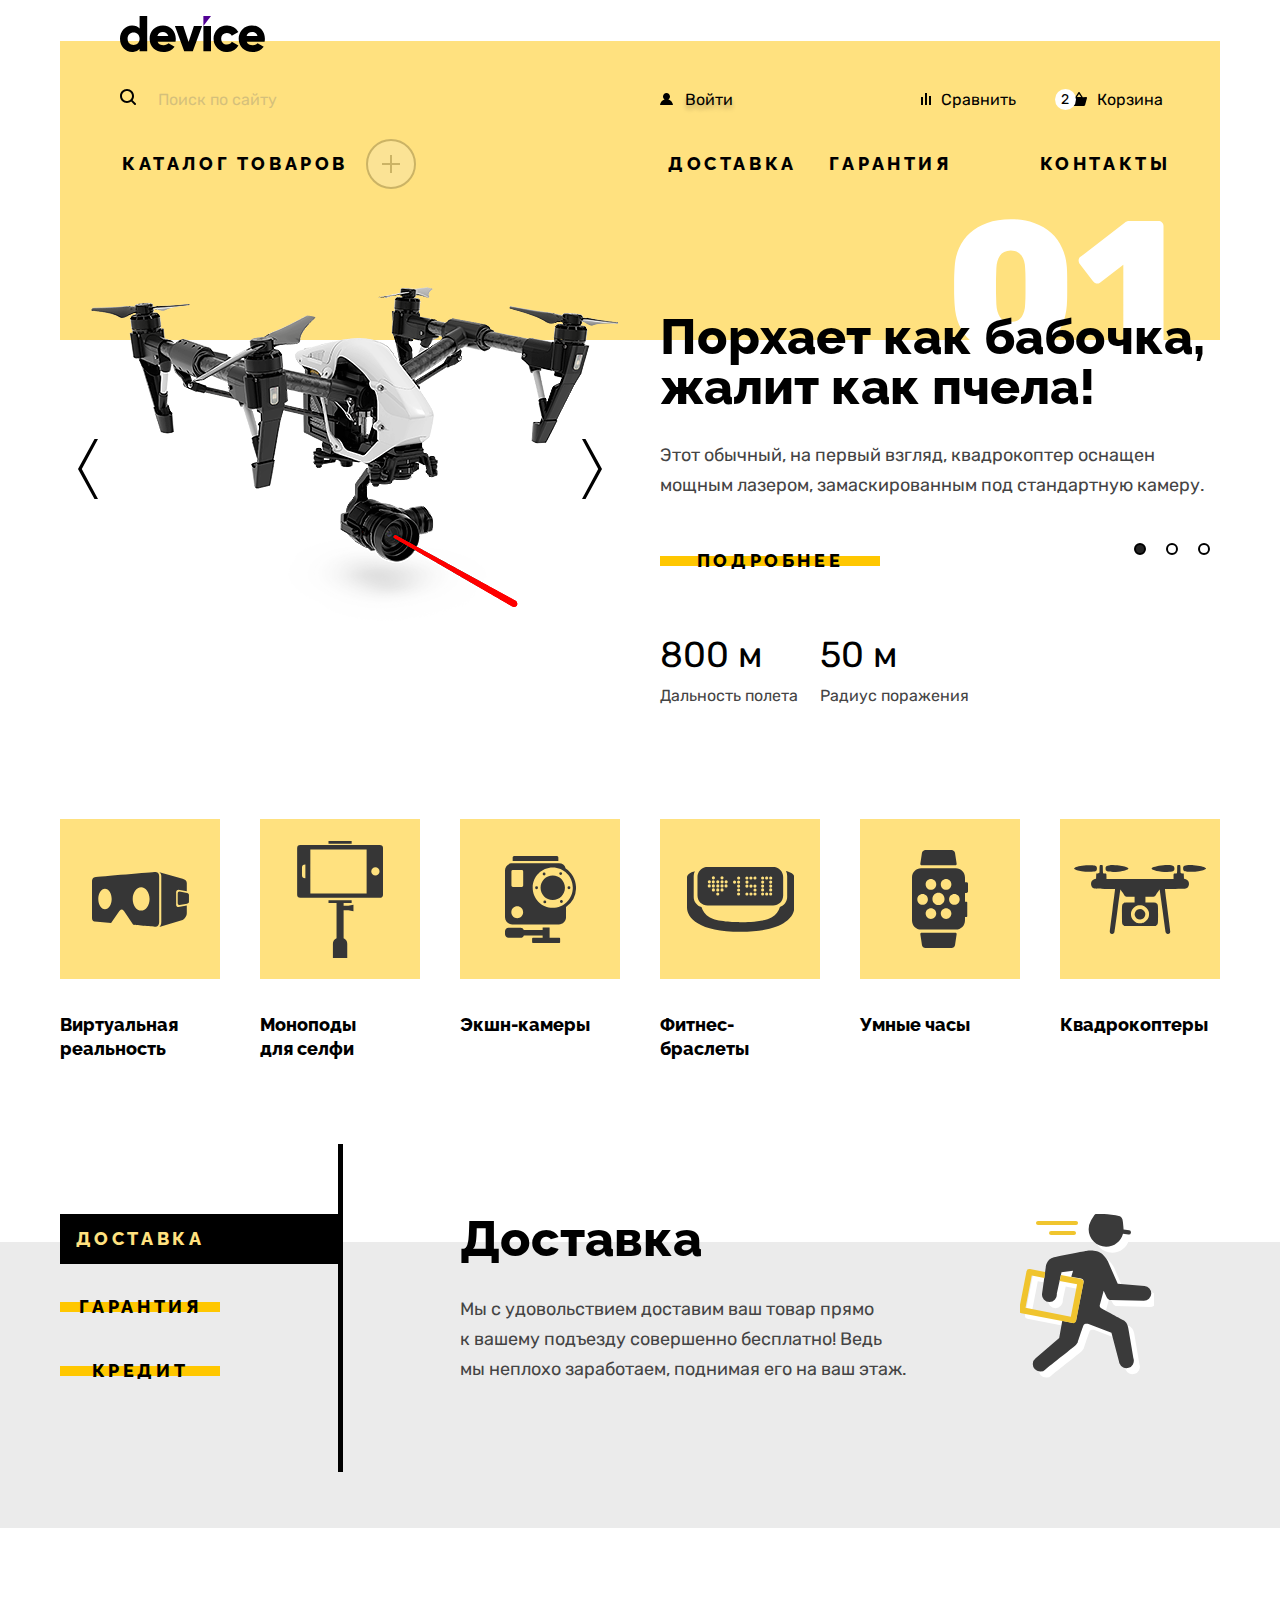
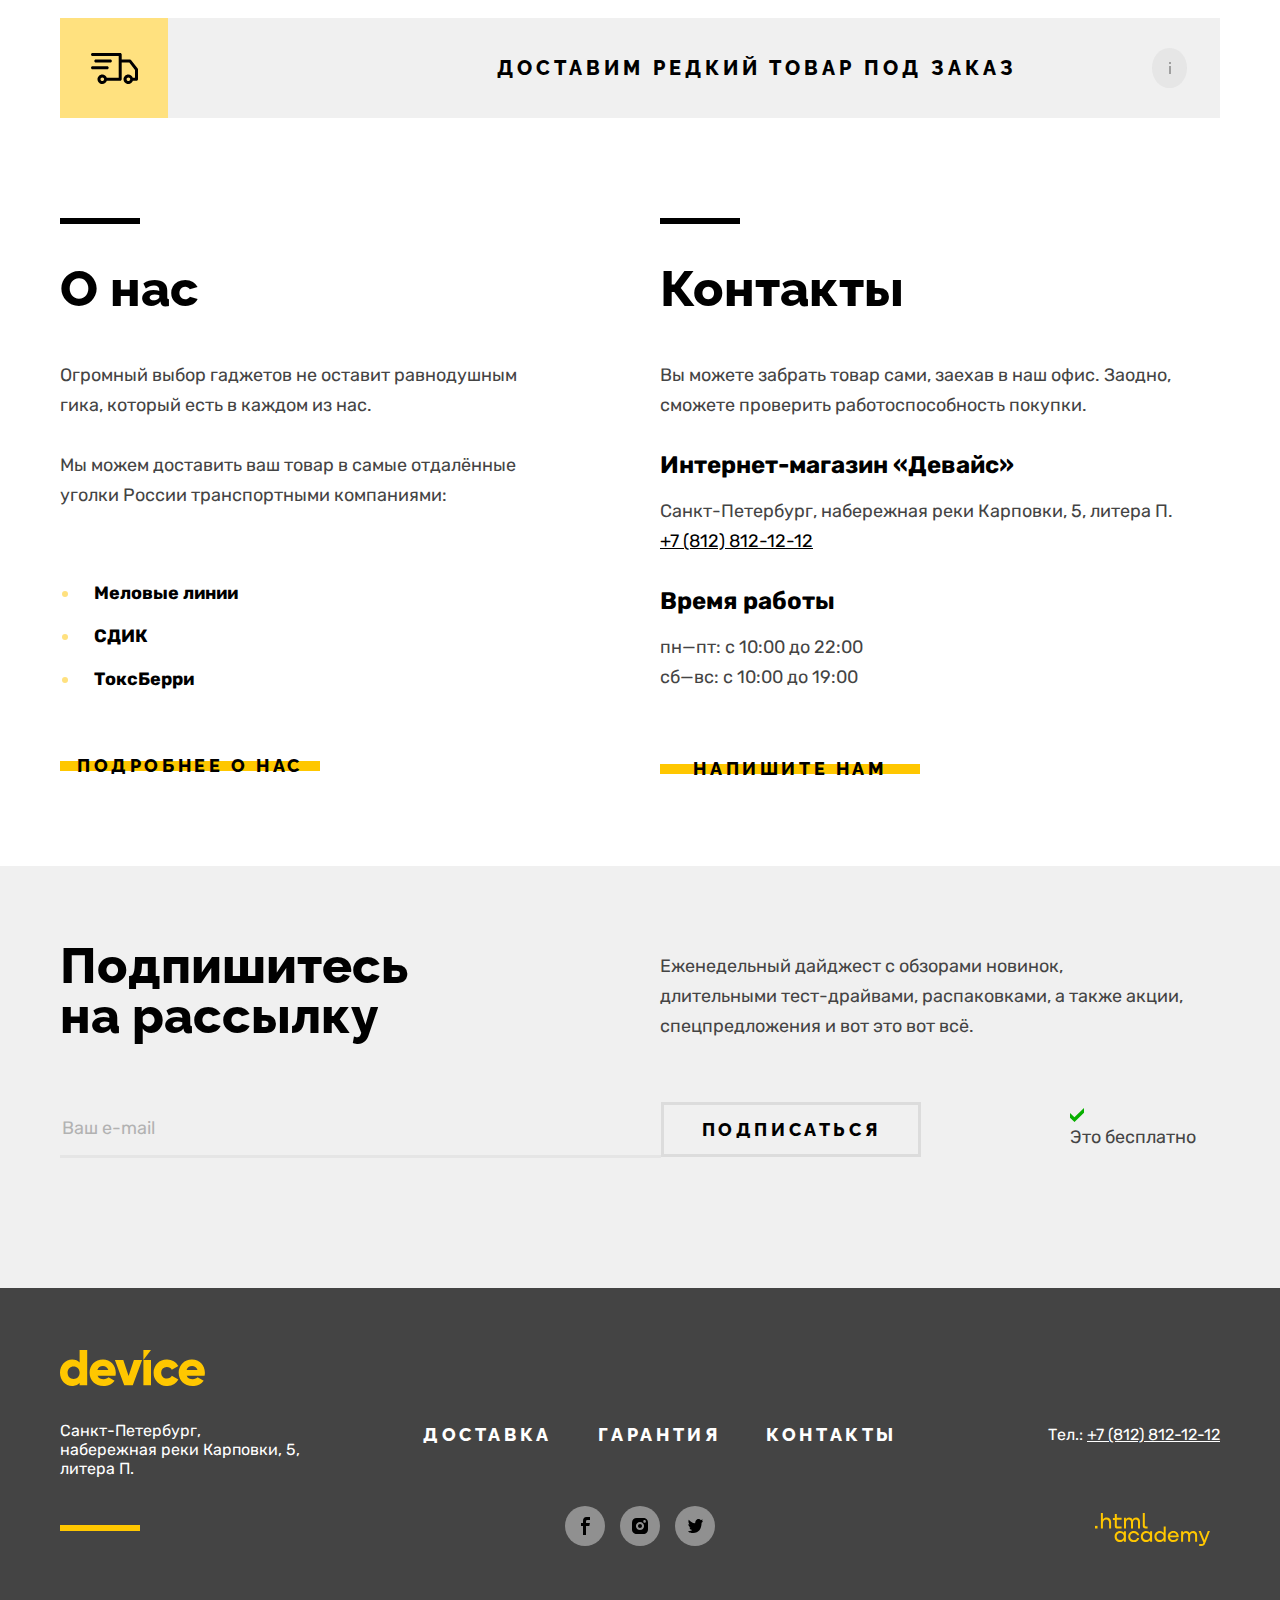
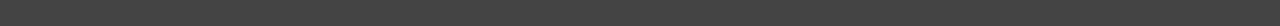
==== commit e0f2da63: "Поправки для второй защиты" ====
--- a/index.html
+++ b/index.html
@@ -148,14 +148,33 @@
       </div>
 
       <div class="advantages">
-        <div class="slider-number">
-          <img src="images/01.svg" alt="01." width="250" height="135">
-        </div>
-        <p class="slider-text">Порхает как бабочка, жалит как пчела!</p>
-        <p class="slider-description">Этот обычный, на первый взгляд, квадрокоптер оснащен мощным
-          лазером, замаскированным под стандартную камеру.</p>
+        <div class="advantages-main">
+          <div class="slider-number">
+            <img src="images/01.svg" alt="01." width="250" height="135">
+          </div>
+          <p class="slider-text">Порхает как бабочка, жалит как пчела!</p>
+          <p class="slider-description">Этот обычный, на первый взгляд, квадрокоптер оснащен мощным
+            лазером, замаскированным под стандартную камеру.</p>
+        </div>
         <div class="advantages-pagination">
           <a class="button" href="#">Подробнее</a>
+          <ol class="slider-pagination">
+            <li class="slider-pagination-item">
+              <button class="slider-pagination-button slider-pagination-button-current" type="button">
+                <span class="visually-hidden">1 слайдер.</span>
+              </button>
+            </li>
+            <li class="slider-pagination-item">
+              <button class="slider-pagination-button" type="button">
+                <span class="visually-hidden">2 слайдер.</span>
+              </button>
+            </li>
+            <li class="slider-pagination-item">
+              <button class="slider-pagination-button" type="button">
+                <span class="visually-hidden">3 слайдер.</span>
+              </button>
+            </li>
+          </ol>
         </div>
         <ul class="slider-characteristics">
           <li class="slider-characteristics-item">
@@ -177,14 +196,33 @@
       </div>
 
       <div class="advantages slider-close">
-        <div class="slider-number">
-          <img src="images/02.svg" alt="02." width="250" height="135">
-        </div>
-        <p class="slider-text">Худеем правильно!</p>
-        <p class="slider-description">Мотивирующие фитнес-браслеты помогут найти в себе силы не
-          пропускать занятия и соблюдать диету.</p>
+        <div class="advantages-main">
+          <div class="slider-number">
+            <img src="images/02.svg" alt="02." width="250" height="135">
+          </div>
+          <p class="slider-text">Худеем правильно!</p>
+          <p class="slider-description">Мотивирующие фитнес-браслеты помогут найти в себе силы не
+            пропускать занятия и соблюдать диету.</p>
+        </div>
         <div class="advantages-pagination">
           <a class="button" href="#">Подробнее</a>
+          <ol class="slider-pagination">
+            <li class="slider-pagination-item">
+              <button class="slider-pagination-button slider-pagination-button-current" type="button">
+                <span class="visually-hidden">1 слайдер.</span>
+              </button>
+            </li>
+            <li class="slider-pagination-item">
+              <button class="slider-pagination-button" type="button">
+                <span class="visually-hidden">2 слайдер.</span>
+              </button>
+            </li>
+            <li class="slider-pagination-item">
+              <button class="slider-pagination-button" type="button">
+                <span class="visually-hidden">3 слайдер.</span>
+              </button>
+            </li>
+          </ol>
         </div>
         <ul class="slider-characteristics">
           <li class="slider-characteristics-item">
@@ -202,14 +240,33 @@
       </div>
 
       <div class="advantages slider-close">
-        <div class="slider-number">
-          <img src="images/03.svg" alt="03." width="250" height="135">
-        </div>
-        <p class="slider-text">Делай селфи, как Бен Стиллер!</p>
-        <p class="slider-description">Самая длинная палка для селфи доступна в нашем магазине. Восемь (Восемь, Карл!)
-          метров длиной и весом всего 5 кг. </p>
+        <div class="advantages-main">
+          <div class="slider-number">
+            <img src="images/03.svg" alt="03." width="250" height="135">
+          </div>
+          <p class="slider-text">Делай селфи, как Бен Стиллер!</p>
+          <p class="slider-description">Самая длинная палка для селфи доступна в нашем магазине. Восемь (Восемь, Карл!)
+            метров длиной и весом всего 5 кг. </p>
+        </div>
         <div class="advantages-pagination">
           <a class="button" href="#">Подробнее</a>
+          <ol class="slider-pagination">
+            <li class="slider-pagination-item">
+              <button class="slider-pagination-button slider-pagination-button-current" type="button">
+                <span class="visually-hidden">1 слайдер.</span>
+              </button>
+            </li>
+            <li class="slider-pagination-item">
+              <button class="slider-pagination-button" type="button">
+                <span class="visually-hidden">2 слайдер.</span>
+              </button>
+            </li>
+            <li class="slider-pagination-item">
+              <button class="slider-pagination-button" type="button">
+                <span class="visually-hidden">3 слайдер.</span>
+              </button>
+            </li>
+          </ol>
         </div>
         <ul class="slider-characteristics">
           <li class="slider-characteristics-item">
@@ -235,24 +292,6 @@
           <span class="visually-hidden">Следующее фото</span>
         </button>
       </div>
-
-      <ol class="slider-pagination">
-        <li class="slider-pagination-item">
-          <button class="slider-pagination-button slider-pagination-button-current" type="button">
-            <span class="visually-hidden">1 слайдер.</span>
-          </button>
-        </li>
-        <li class="slider-pagination-item">
-          <button class="slider-pagination-button" type="button">
-            <span class="visually-hidden">2 слайдер.</span>
-          </button>
-        </li>
-        <li class="slider-pagination-item">
-          <button class="slider-pagination-button" type="button">
-            <span class="visually-hidden">3 слайдер.</span>
-          </button>
-        </li>
-      </ol>
     </div>
 
     <!-- Категории -->
--- a/css/styles.css
+++ b/css/styles.css
@@ -466,7 +466,7 @@
   height: 182px;
   margin: 0;
   top: 50px;
-  left: -84px;
+  left: -44px;
   background: #ffe17f;
 }
 
@@ -619,6 +619,11 @@
   flex-grow: 1;
 }
 
+.main-catalog-container {
+  display: grid;
+  grid-template-rows: min-content 1fr;
+}
+
 .slider-container {
   width: 1160px;
   margin: 0 auto;
@@ -696,7 +701,6 @@
 }
 
 .slider-pagination {
-  position: absolute;
   top: 350px;
   right: 52px;
   display: flex;
@@ -806,15 +810,12 @@
 }
 
 .categories-list {
-  display: flex;
-  justify-content: space-between;
+  display: grid;
+  gap: 40px 40px;
+  grid-template-columns: 160px 160px 160px 160px 160px 160px;
   margin: 0;
   padding: 0;
   list-style-type: none;
-}
-
-.categories-item {
-  width: 164px;
 }
 
 .categories-link {
@@ -908,7 +909,7 @@
 
 .services {
   margin: 0 auto;
-  background-image: linear-gradient(to top, #ebebeb 72%, #ffffff 12%);
+  background-image: linear-gradient(#ffffff 112px, #ebebeb 112px);
 }
 
 .services-container {
@@ -1316,13 +1317,10 @@
   border-bottom: 3px solid #000000;
 }
 
-.newsletter-field:invalid {
+/* .newsletter-field:invalid {
   box-shadow: none;
-}
-
-.newsletter-field:focus:invalid {
   border-bottom: 3px solid #ff3d3d;
-}
+} */
 
 .newsletter-button {
   font-family: "Raleway", sans-serif;
@@ -1359,6 +1357,8 @@
 }
 
 .newsletter-free-container {
+  display: flex;
+  flex-wrap: wrap;
   width: 150px;
 }
 
@@ -1922,15 +1922,35 @@
 .catalog-products {
   display: grid;
   grid-template-columns: 1fr 329px 832px 1fr;
-  grid-template-rows: 70px 1334px;
   background: #ebebeb;
+  position: relative;
+  grid-template-areas: "left . . right" "left . . right";
+}
+
+.catalog-products::before {
+  position: absolute;
+  content: "";
+  height: 70px;
+  top: 0;
+  width: 100%;
+  background: #dcdcdc;
+  grid-area: left;
+}
+
+.catalog-products::after {
+  position: absolute;
+  content: "";
+  height: 70px;
+  top: 0;
+  width: 100%;
+  background: #ebebeb;
+  grid-area: right;
 }
 
 /* Filter */
 
 .catalog-filter {
   grid-column: 2 / 3;
-  position: relative;
 }
 
 .catalog-filter-title {
@@ -1959,16 +1979,6 @@
   font-size: 18px;
   line-height: 20px;
   margin-bottom: 34px;
-}
-
-.catalog-filter::before {
-  position: absolute;
-  content: "";
-  height: 70px;
-  top: 0;
-  right: 100%;
-  width: 100%;
-  background: #dcdcdc;
 }
 
 /* Group */
@@ -2178,7 +2188,9 @@
 .catalog-sorting-form {
   margin-right: 312px;
   height: 20px;
-  display: flex;
+  width: 180px;
+  display: flex;
+  flex-wrap: wrap;
   align-items: center;
 }
 
@@ -2277,7 +2289,6 @@
 
 .product-card {
   display: grid;
-  grid-template-rows: min-content 32px min-content;
   grid-template-columns: min-content 96px;
   position: relative;
 }
@@ -2293,7 +2304,6 @@
   font-size: 18px;
   margin: 0;
   grid-column: 1 / 2;
-  grid-row: -1 / -2;
   text-align: start;
 }
 
@@ -2302,9 +2312,7 @@
   line-height: 21px;
   color: #444444;
   grid-column: 2 / 3;
-  grid-row: -1 / -2;
   text-align: end;
-  white-space: nowrap;
 }
 
 .product-card:nth-child(4)::after {
@@ -2325,6 +2333,7 @@
 .product-card-wrapper {
   grid-column: 1 / -1;
   position: relative;
+  margin-bottom: 32px;
 }
 
 .product-card-wrapper:hover img {
@@ -2377,12 +2386,13 @@
 .pagination {
   background: #ebebeb;
   margin: 0;
-  padding: 0;
   list-style-type: none;
   display: flex;
+  flex-wrap: wrap;
   width: 760px;
-  margin-bottom: 77px;
-  margin-left: 72px;
+  padding-bottom: 59px;
+  padding-left: 72px;
+  padding-right: 72px;
 }
 
 .pagination-item {
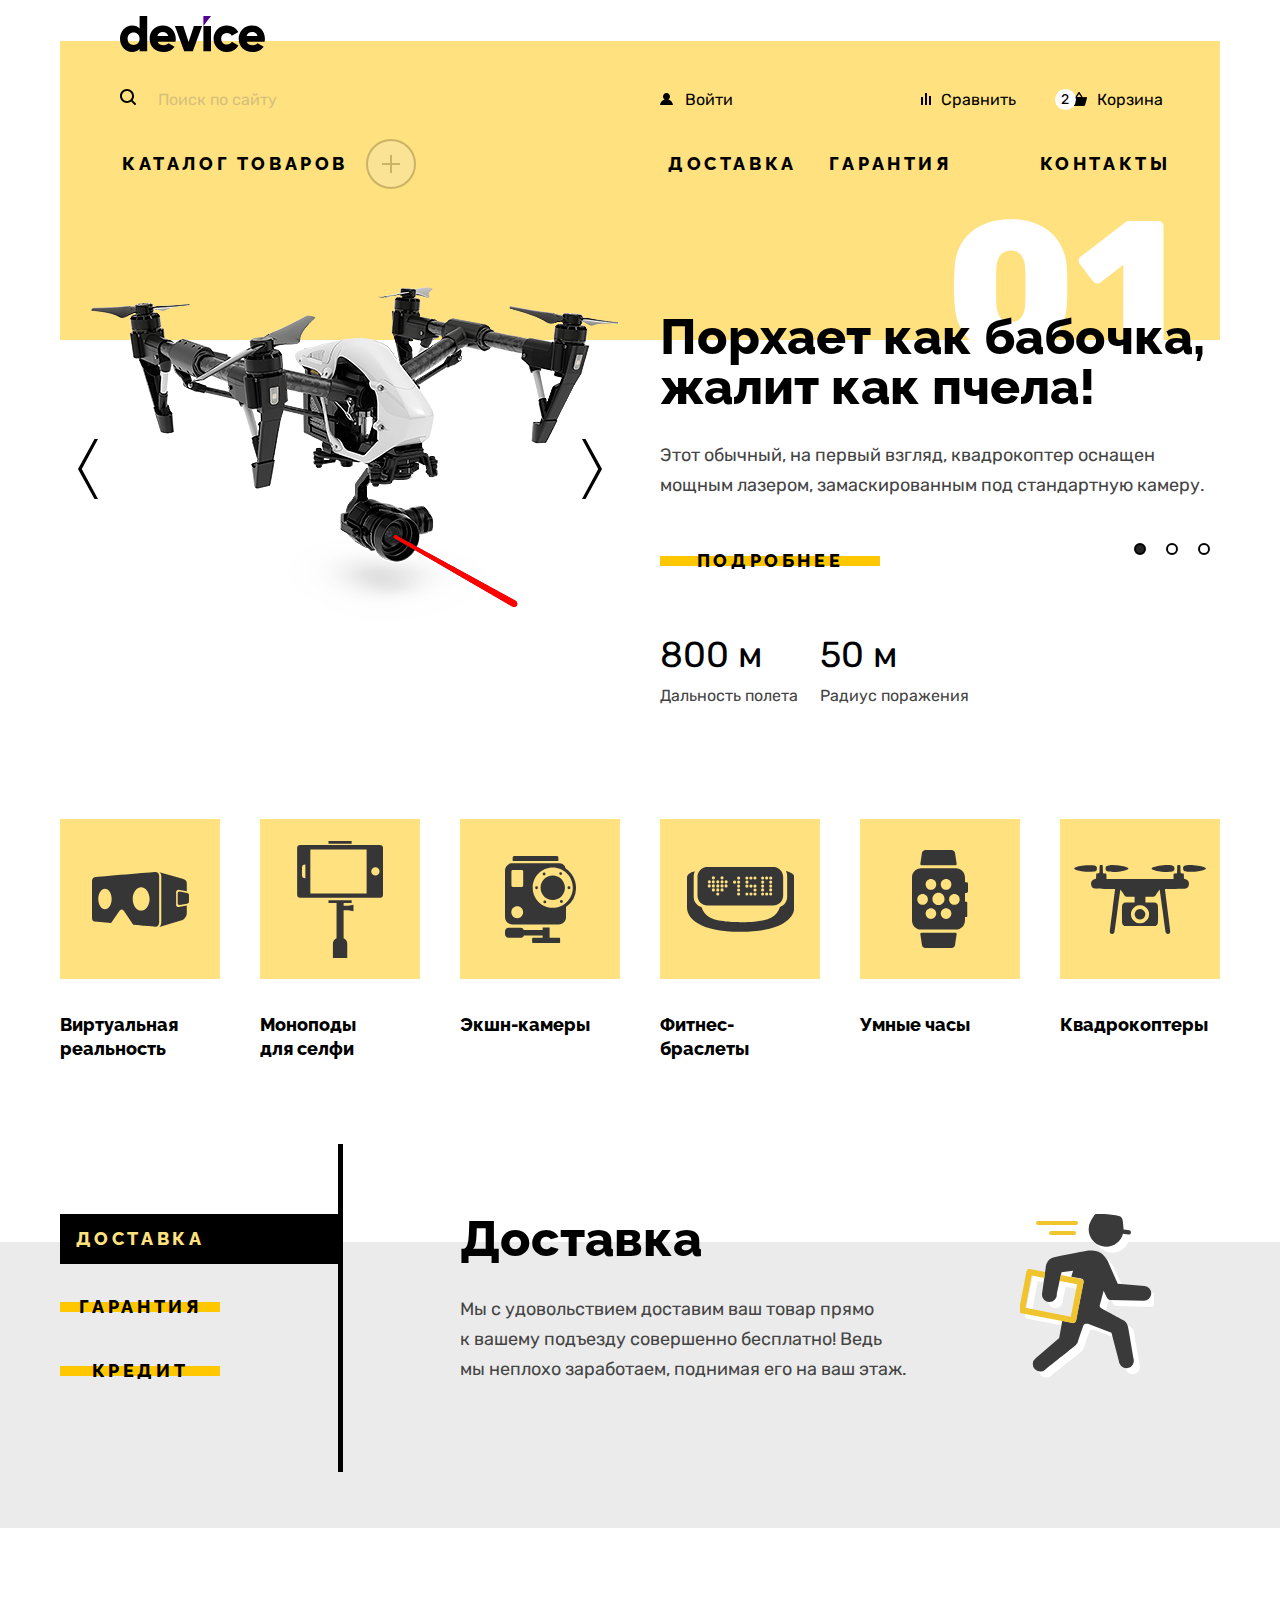
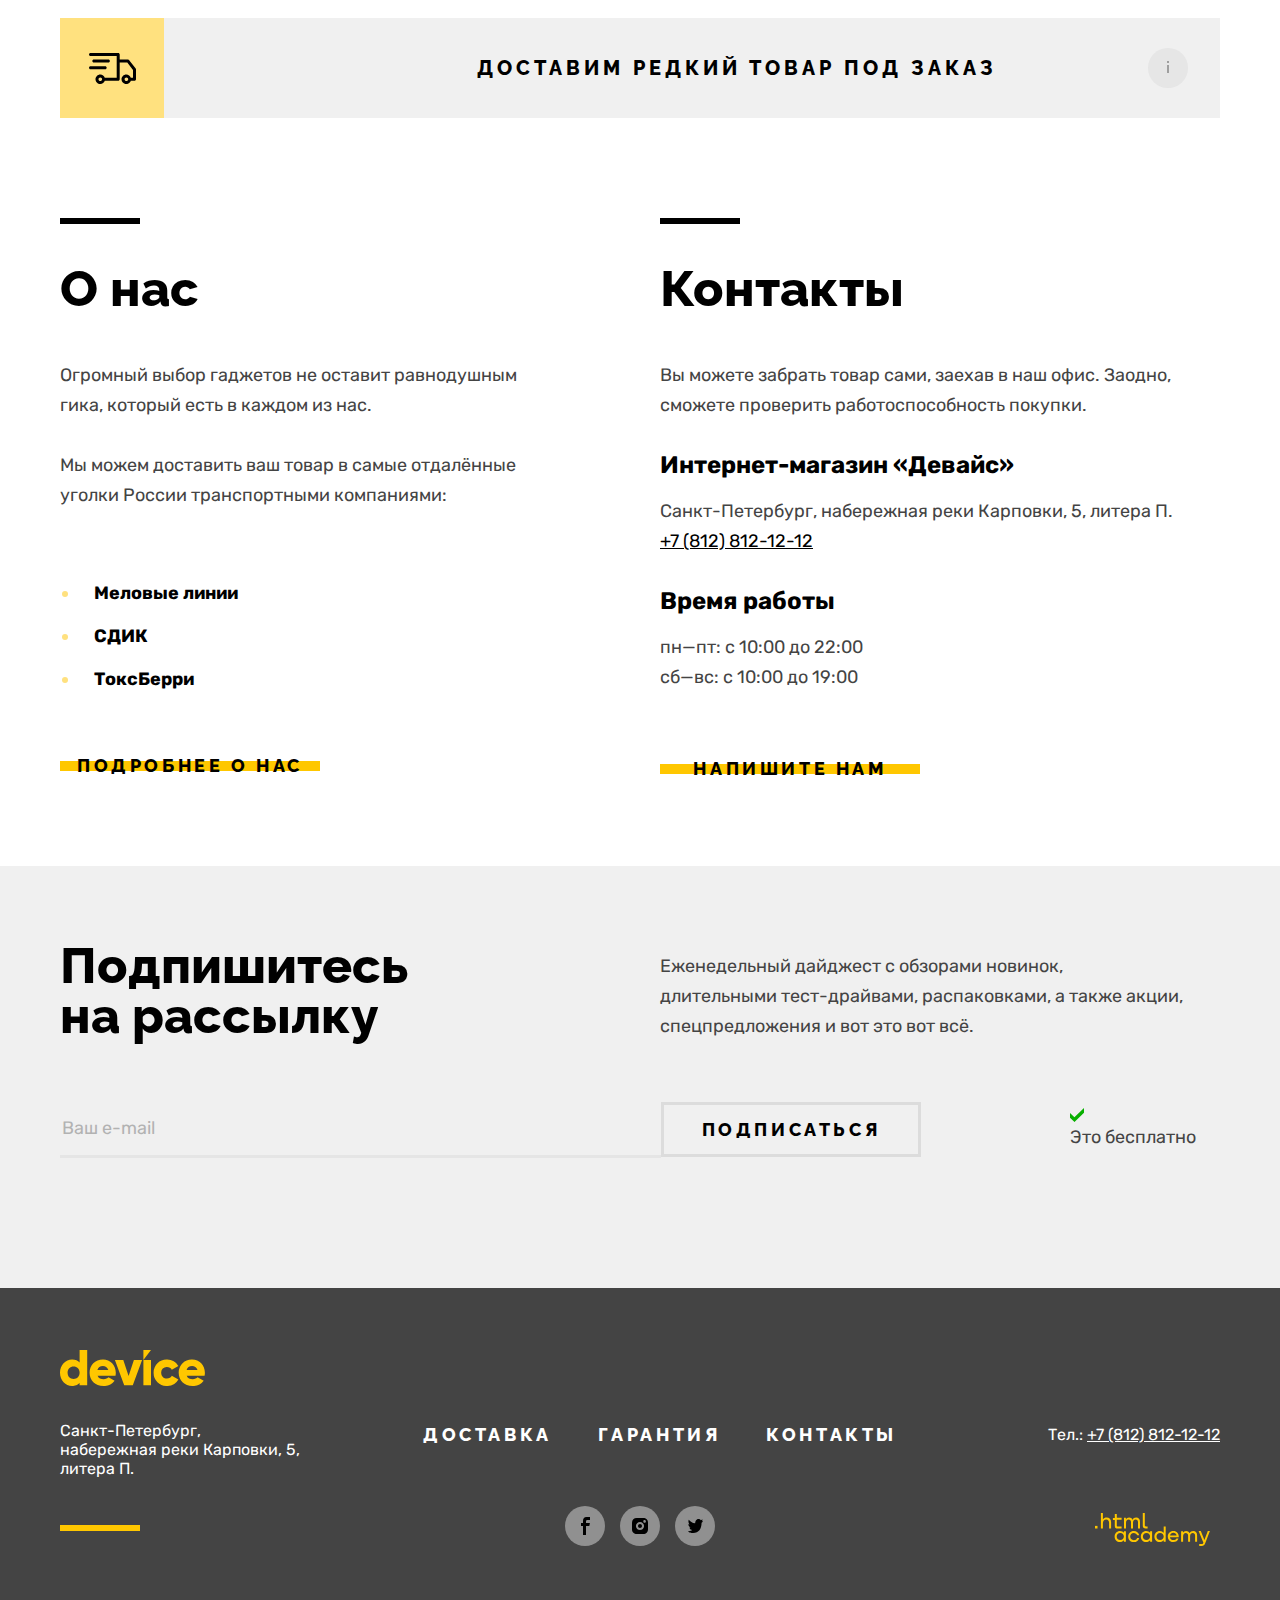
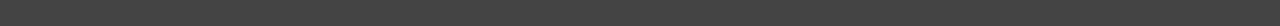
==== commit c99224d3: "Доработки после второй проверки" ====
--- a/index.html
+++ b/index.html
@@ -19,7 +19,7 @@
     <div class="header-top">
       <form class="header-form" action="https://echo.htmlacademy.ru" method="post">
         <label class="header-search-label">
-          <svg class="header-search search-icon" width="16" height="16" fill="none" xmlns="http://www.w3.org/2000/svg"
+          <svg class="header-search" width="16" height="16" fill="none" xmlns="http://www.w3.org/2000/svg"
             role="img" aria-label="Поиск по сайту">
             <path
               d="M15.7 14.3L12.6 11.2C13.5 10 14 8.6 14 7C14 3.1 10.9 0 7 0C3.1 0 0 3.1 0 7C0 10.9 3.1 14 7 14C8.6 14 10 13.5 11.2 12.6L14.3 15.7C14.5 15.9 14.7 16 15 16C15.6 16 16 15.6 16 15C16 14.8 15.9 14.5 15.7 14.3ZM2 7C2 4.2 4.2 2 7 2C9.8 2 12 4.2 12 7C12 9.8 9.8 12 7 12C4.2 12 2 9.8 2 7Z"
@@ -375,20 +375,22 @@
 
     <!-- О компании -->
     <div class="company">
-      <div class="company-title-container" tabindex="0">
+      <a class="company-title-container" href="#">
         <div class="company-image-container company-image"></div>
         <h2 class="company-title">Доставим редкий товар под заказ</h2>
-        <a class="circle-button" href="#">
-          <svg width="2" height="12" viewBox="0 0 2 12" fill="none" xmlns="http://www.w3.org/2000/svg" role="img"
-            aria-label="Дополнительная информация">
-            <g opacity="0.3">
-              <path d="M2 0H0V2H2V0Z" fill="black" />
-              <path d="M2 4H0V12H2V4Z" fill="black" />
-            </g>
-          </svg>
-          <span class="visually-hidden">Дополнительная информация</span>
-        </a>
-      </div>
+        <div class="delivery-button-container">
+          <button class="delivery-button" type="button">
+            <svg width="2" height="12" viewBox="0 0 2 12" fill="none" xmlns="http://www.w3.org/2000/svg" role="img"
+              aria-label="Дополнительная информация">
+              <g opacity="0.3">
+                <path d="M2 0H0V2H2V0Z" fill="black" />
+                <path d="M2 4H0V12H2V4Z" fill="black" />
+              </g>
+            </svg>
+            <span class="visually-hidden">Дополнительная информация</span>
+          </button>
+        </div>
+      </a>
     </div>
 
     <div class="company-container">
--- a/css/styles.css
+++ b/css/styles.css
@@ -126,31 +126,6 @@
   width: 534px;
 }
 
-.header-form:hover .header-search-input::placeholder {
-  color: #444444;
-}
-
-.header-form:focus-within {
-  outline: 2px solid #af4fff;
-  border-radius: 20px;
-}
-
-.header-search-input:focus-within ~ .header-search-button {
-  outline: 2px solid #000000;
-  visibility: visible;
-}
-
-.header-search:focus,
-.header-search-input:focus,
-.header-search-button:focus {
-  outline: none;
-}
-
-.header-form:active {
-  outline: 2px solid #000000;
-  border-radius: 20px;
-}
-
 .header-link {
   display: flex;
   align-items: center;
@@ -183,6 +158,9 @@
 }
 
 .header-search-button {
+  font-family: "Rubik", sans-serif;
+  font-size: 16px;
+  line-height: 19px;
   visibility: hidden;
   width: 160px;
   display: flex;
@@ -220,12 +198,48 @@
   border-radius: 0 20px 20px 0;
 }
 
+.header-form:hover .header-search-input::placeholder {
+  color: #444444;
+}
+
+.header-form:focus-within {
+  outline: 2px solid #af4fff;
+  border-radius: 20px;
+}
+
+/* .header-search-input:focus-within ~ .header-search-button {
+  visibility: visible;
+} */
+
+.header-search-input:focus-within {
+  outline: 2px solid #000000;
+}
+
+.header-search-input:not(:placeholder-shown) ~ .header-search-button {
+  visibility: visible;
+}
+
+.header-form:placeholder-shown {
+  outline: 2px solid rgb(0, 0, 0);
+}
+
+.header-search:focus,
+.header-search-input:focus,
+.header-search-button:focus {
+  outline: none;
+}
+
+/* .header-form:not(:placeholder-shown) {
+  outline: 2px solid #000000;
+  border-radius: 20px;
+  visibility: visible;
+} */
+
 .header-login {
   width: 117px;
   margin-right: auto;
   display: flex;
   justify-content: center;
-  text-shadow: 0 4px 4px rgba(0, 0, 0, 0.25);
 }
 
 .login-icon {
@@ -1040,6 +1054,8 @@
   background: #f0f0f0;
   display: flex;
   align-items: center;
+  text-decoration: none;
+  color: #000000;
 }
 
 .company-image-container {
@@ -1076,6 +1092,25 @@
   justify-content: space-between;
 }
 
+.delivery-button-container {
+  width: 125px;
+  display: flex;
+  justify-content: center;
+}
+
+.delivery-button {
+  width: 40px;
+  height: 40px;
+  border: none;
+  border-radius: 50%;
+  background: rgba(220, 220, 220, 0.5);
+  padding: 0;
+}
+
+.delivery-button:focus {
+  outline: none;
+}
+
 .circle-button {
   display: flex;
   align-items: center;
@@ -1090,7 +1125,7 @@
 
 .company-title-container:hover .company-image-container,
 .company-title-container:active .company-image-container {
-  background: #ffc700;
+  background-color: #ffc700;
 }
 
 .company-title-container:focus {
@@ -1098,7 +1133,7 @@
 }
 
 .company-title-container:active .company-image-container {
-  background: #ffc700;
+  background-color: #ffc700;
 }
 
 .company-title-container:active {
@@ -1641,6 +1676,7 @@
   background-repeat: no-repeat;
   background-position: center;
   cursor: pointer;
+  outline-offset: 12px;
 }
 
 .modal-title {
@@ -1770,16 +1806,20 @@
 
 .minus-button {
   position: absolute;
-  top: 55%;
+  top: 48%;
   left: 19px;
   border: none;
+  width: 32px;
+  height: 32px;
 }
 
 .plus-button {
   position: absolute;
-  top: 55%;
+  top: 48%;
   right: 19px;
   border: none;
+  width: 32px;
+  height: 32px;
 }
 
 .modal-close-button:hover {
@@ -1886,8 +1926,7 @@
   font-family: "Rubik", sans-serif;
   font-size: 16px;
   line-height: 19px;
-  color: #000000;
-  opacity: 0.6;
+  color: rgba(0, 0, 0, 0.6);
   margin-right: 10px;
   position: relative;
   padding: 5px 12px 6px 13px;
@@ -2186,9 +2225,9 @@
 }
 
 .catalog-sorting-form {
-  margin-right: 312px;
+  margin-right: 270px;
   height: 20px;
-  width: 180px;
+  width: 232px;
   display: flex;
   flex-wrap: wrap;
   align-items: center;
@@ -2198,7 +2237,7 @@
 
 .select-control {
   min-width: 100%;
-  padding-right: 44px;
+  padding: 5px 44px 6px 15px;
   font-family: "Rubik", sans-serif;
   font-weight: normal;
   font-size: 16px;
@@ -2251,6 +2290,7 @@
   border-left: 5px solid transparent;
   border-right: 5px solid transparent;
   border-bottom: 11px solid #dcdcdc;
+  outline-offset: 10px;
 }
 
 .button-down {
@@ -2260,6 +2300,7 @@
   border-right: 5px solid transparent;
   border-top: 11px solid #000000;
   margin-left: 19px;
+  outline-offset: 10px;
 }
 
 .sorting-button:focus {
@@ -2371,8 +2412,8 @@
 }
 
 .show-more:focus {
-  border: 5px solid #af4fff;
-  outline: none;
+  outline: 5px solid #af4fff;
+  border: 3px solid transparent;
 }
 
 .show-more:active {
@@ -2390,16 +2431,8 @@
   display: flex;
   flex-wrap: wrap;
   width: 760px;
-  padding-bottom: 59px;
+  padding-bottom: 77px;
   padding-left: 72px;
-  padding-right: 72px;
-}
-
-.pagination-item {
-  padding-top: 27px;
-  padding-bottom: 24px;
-  padding-right: 14px;
-  padding-left: 14px;
 }
 
 .pagination-link {
@@ -2407,13 +2440,15 @@
   box-sizing: border-box;
   text-decoration: none;
   font-size: 16px;
-  line-height: 19px;
+  line-height: 20px;
+  padding: 20px 20px;
+  border: 5px solid transparent;
 }
 
 .pagintation-prev {
   font-weight: 800;
   font-size: 16px;
-  line-height: 19px;
+  line-height: 20px;
   letter-spacing: 0.2em;
   text-transform: uppercase;
   color: #000000;
@@ -2422,7 +2457,7 @@
 .pagintation-next {
   font-weight: 800;
   font-size: 16px;
-  line-height: 19px;
+  line-height: 20px;
   letter-spacing: 0.2em;
   text-transform: uppercase;
   color: #000000;
@@ -2439,7 +2474,8 @@
 }
 
 .pagination-link:focus {
-  outline: 5px solid #af4fff;
+  border: 5px solid #af4fff;
+  outline: none;
   opacity: 1;
 }
 
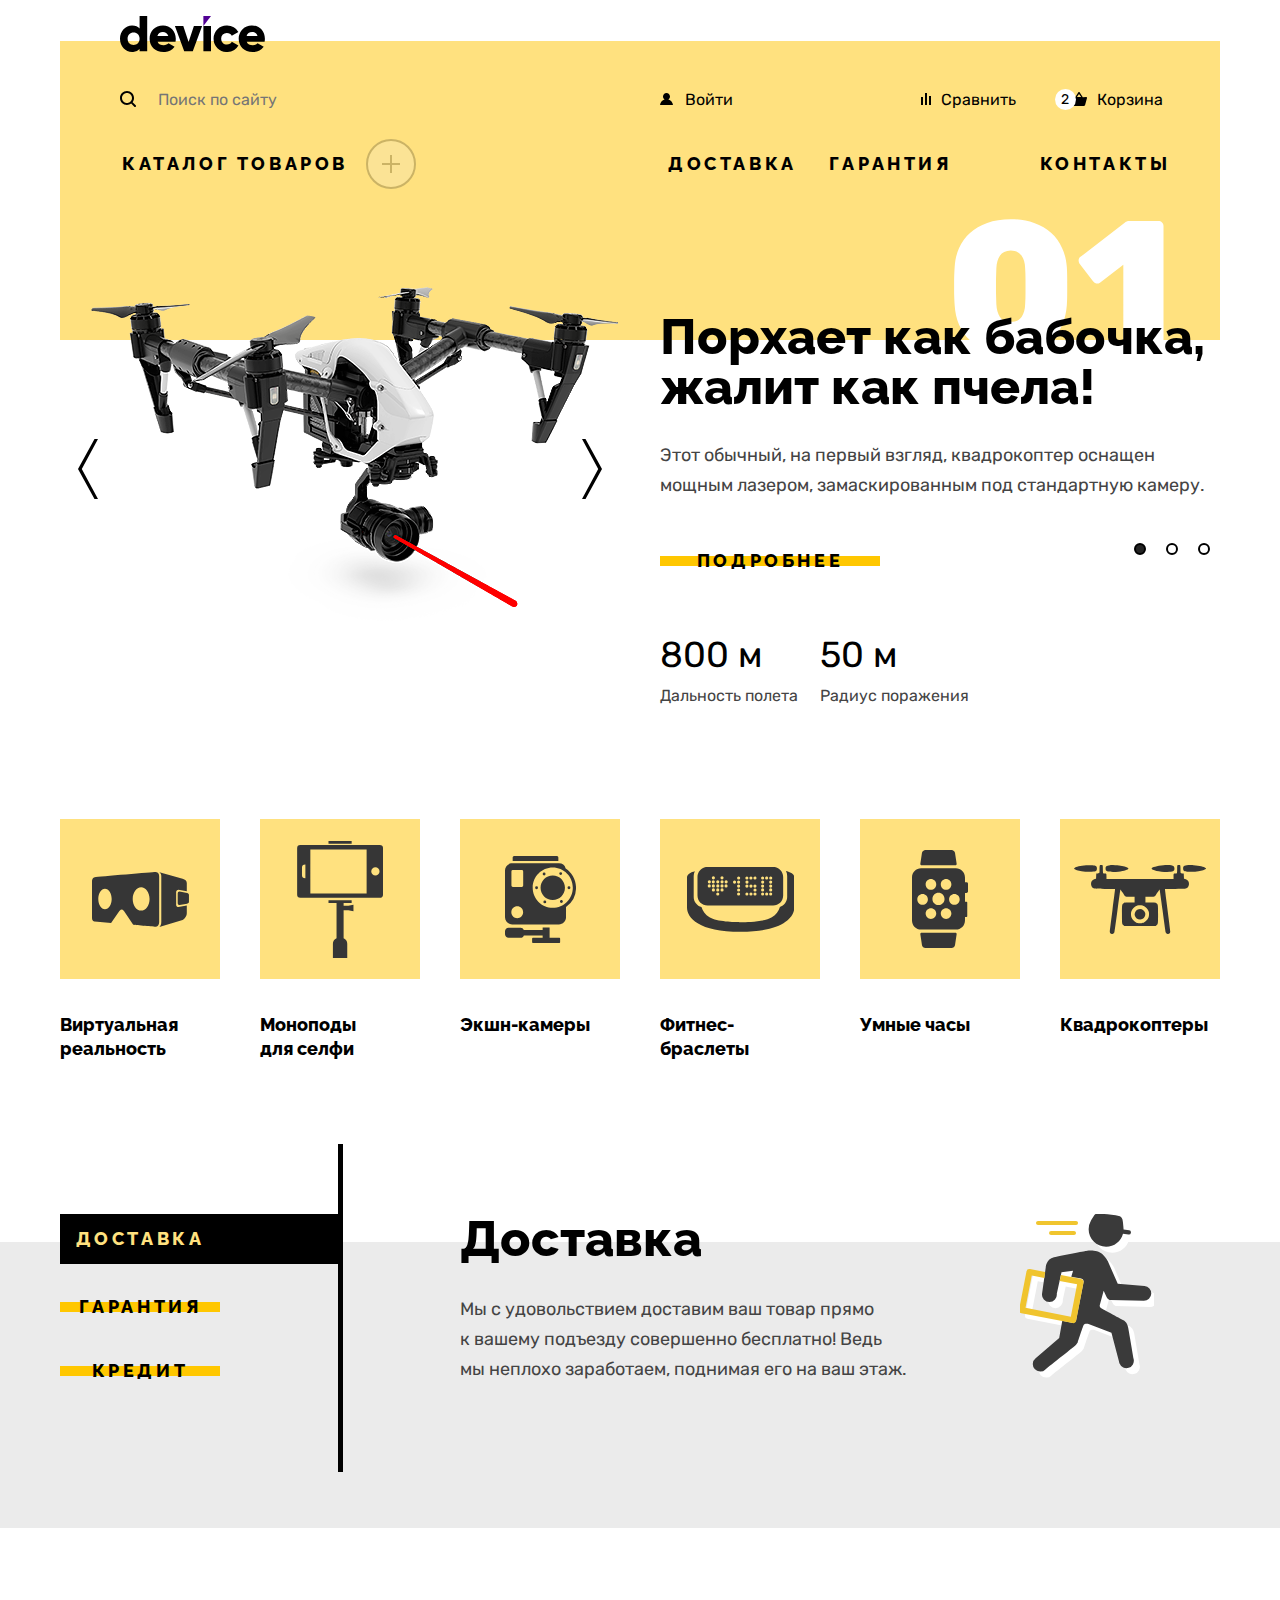
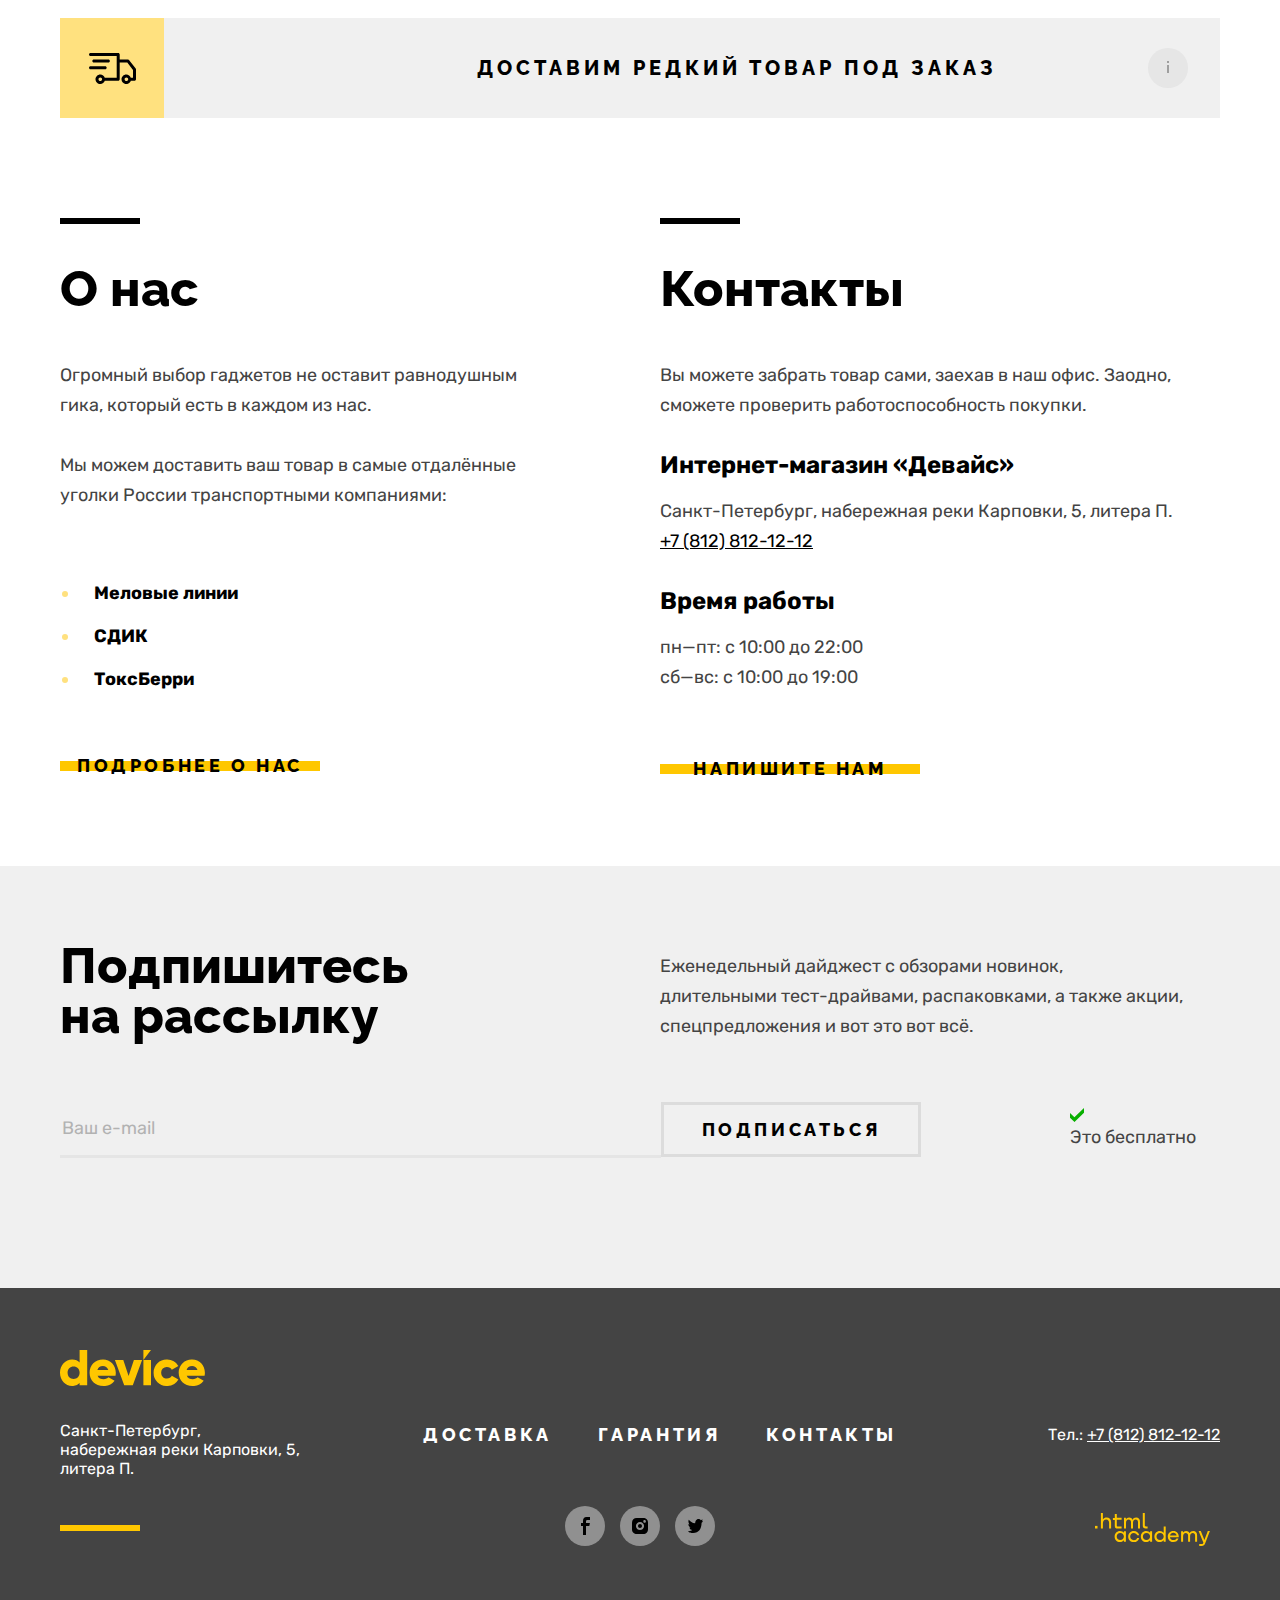
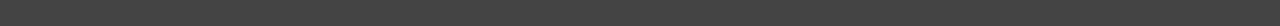
==== commit 1eb8279a: "Доработки по блоку "Поиск по сайту"" ====
--- a/index.html
+++ b/index.html
@@ -18,14 +18,15 @@
 
     <div class="header-top">
       <form class="header-form" action="https://echo.htmlacademy.ru" method="post">
-        <label class="header-search-label">
-          <svg class="header-search" width="16" height="16" fill="none" xmlns="http://www.w3.org/2000/svg"
-            role="img" aria-label="Поиск по сайту">
-            <path
-              d="M15.7 14.3L12.6 11.2C13.5 10 14 8.6 14 7C14 3.1 10.9 0 7 0C3.1 0 0 3.1 0 7C0 10.9 3.1 14 7 14C8.6 14 10 13.5 11.2 12.6L14.3 15.7C14.5 15.9 14.7 16 15 16C15.6 16 16 15.6 16 15C16 14.8 15.9 14.5 15.7 14.3ZM2 7C2 4.2 4.2 2 7 2C9.8 2 12 4.2 12 7C12 9.8 9.8 12 7 12C4.2 12 2 9.8 2 7Z"
-              fill="black" />
-          </svg>
+        <label class="visually-hidden">
+          Поиск по сайту
         </label>
+        <svg class="header-search" width="16" height="16" fill="none" xmlns="http://www.w3.org/2000/svg" role="img"
+          aria-label="Поиск по сайту">
+          <path
+            d="M15.7 14.3L12.6 11.2C13.5 10 14 8.6 14 7C14 3.1 10.9 0 7 0C3.1 0 0 3.1 0 7C0 10.9 3.1 14 7 14C8.6 14 10 13.5 11.2 12.6L14.3 15.7C14.5 15.9 14.7 16 15 16C15.6 16 16 15.6 16 15C16 14.8 15.9 14.5 15.7 14.3ZM2 7C2 4.2 4.2 2 7 2C9.8 2 12 4.2 12 7C12 9.8 9.8 12 7 12C4.2 12 2 9.8 2 7Z"
+            fill="black" />
+        </svg>
         <input class="header-search-input" type="text" name="search" id="search" placeholder="Поиск по сайту">
         <button class="header-search-button" type="button">Найти</button>
       </form>
--- a/css/styles.css
+++ b/css/styles.css
@@ -124,6 +124,7 @@
   align-items: center;
   box-sizing: border-box;
   width: 534px;
+  position: relative;
 }
 
 .header-link {
@@ -138,19 +139,25 @@
 }
 
 .header-search {
-  margin-right: 20px;
-  padding-left: 16px;
+  position: absolute;
+  left: 16px;
+  top: 50%;
+  transform: translateY(-50%);
 }
 
 .header-search-input {
   width: 320px;
   background: #ffe17f;
-  border: none;
   font-family: "Rubik", sans-serif;
   font-size: 16px;
   line-height: 19px;
   color: #000000;
-  opacity: 0.3;
+  padding-left: 52px;
+  padding-top: 10px;
+  padding-bottom: 10px;
+  height: 40px;
+  border: 2px solid transparent;
+  box-sizing: border-box;
 }
 
 .header-search-input:active ~ .header-search-button {
@@ -167,29 +174,26 @@
   justify-content: center;
   padding-top: 10px;
   padding-bottom: 11px;
-  outline: 2px solid #000000;
   box-sizing: border-box;
   border-radius: 0 20px 20px 0;
   background: #ffe17f;
   border: none;
+  border-left: 2px solid transparent;
 }
 
 .header-search-button:hover {
   background-color: #000000;
   color: #ffffff;
-  border-radius: 0 20px 20px 0;
-}
-
-.header-form:focus .header-search-button {
-  outline: 2px solid #af4fff;
-  box-sizing: border-box;
-  border-radius: 0 20px 20px 0;
-}
-
-.header-form:active .header-search-button {
-  outline: 2px solid #000000;
-  box-sizing: border-box;
-  border-radius: 0 20px 20px 0;
+}
+
+.header-search-input:focus + .header-search-button {
+  border-left-color: #af4fff;
+  visibility: visible;
+  color: transparent;
+}
+
+.header-search-input:active + .header-search-button {
+  border-left-color: #000000;
 }
 
 .header-search-button:active {
@@ -198,18 +202,14 @@
   border-radius: 0 20px 20px 0;
 }
 
-.header-form:hover .header-search-input::placeholder {
+.header-search-input:hover::placeholder {
   color: #444444;
 }
 
-.header-form:focus-within {
-  outline: 2px solid #af4fff;
-  border-radius: 20px;
-}
-
-/* .header-search-input:focus-within ~ .header-search-button {
-  visibility: visible;
-} */
+.header-search-input:focus {
+  border-color: #af4fff;
+  border-radius: 20px 0 0 20px;
+}
 
 .header-search-input:focus-within {
   outline: 2px solid #000000;
@@ -217,10 +217,12 @@
 
 .header-search-input:not(:placeholder-shown) ~ .header-search-button {
   visibility: visible;
+  border-left-color: #000000;
 }
 
 .header-form:placeholder-shown {
-  outline: 2px solid rgb(0, 0, 0);
+  border-color: #000000;
+  border-radius: 20px;
 }
 
 .header-search:focus,
@@ -228,12 +230,6 @@
 .header-search-button:focus {
   outline: none;
 }
-
-/* .header-form:not(:placeholder-shown) {
-  outline: 2px solid #000000;
-  border-radius: 20px;
-  visibility: visible;
-} */
 
 .header-login {
   width: 117px;
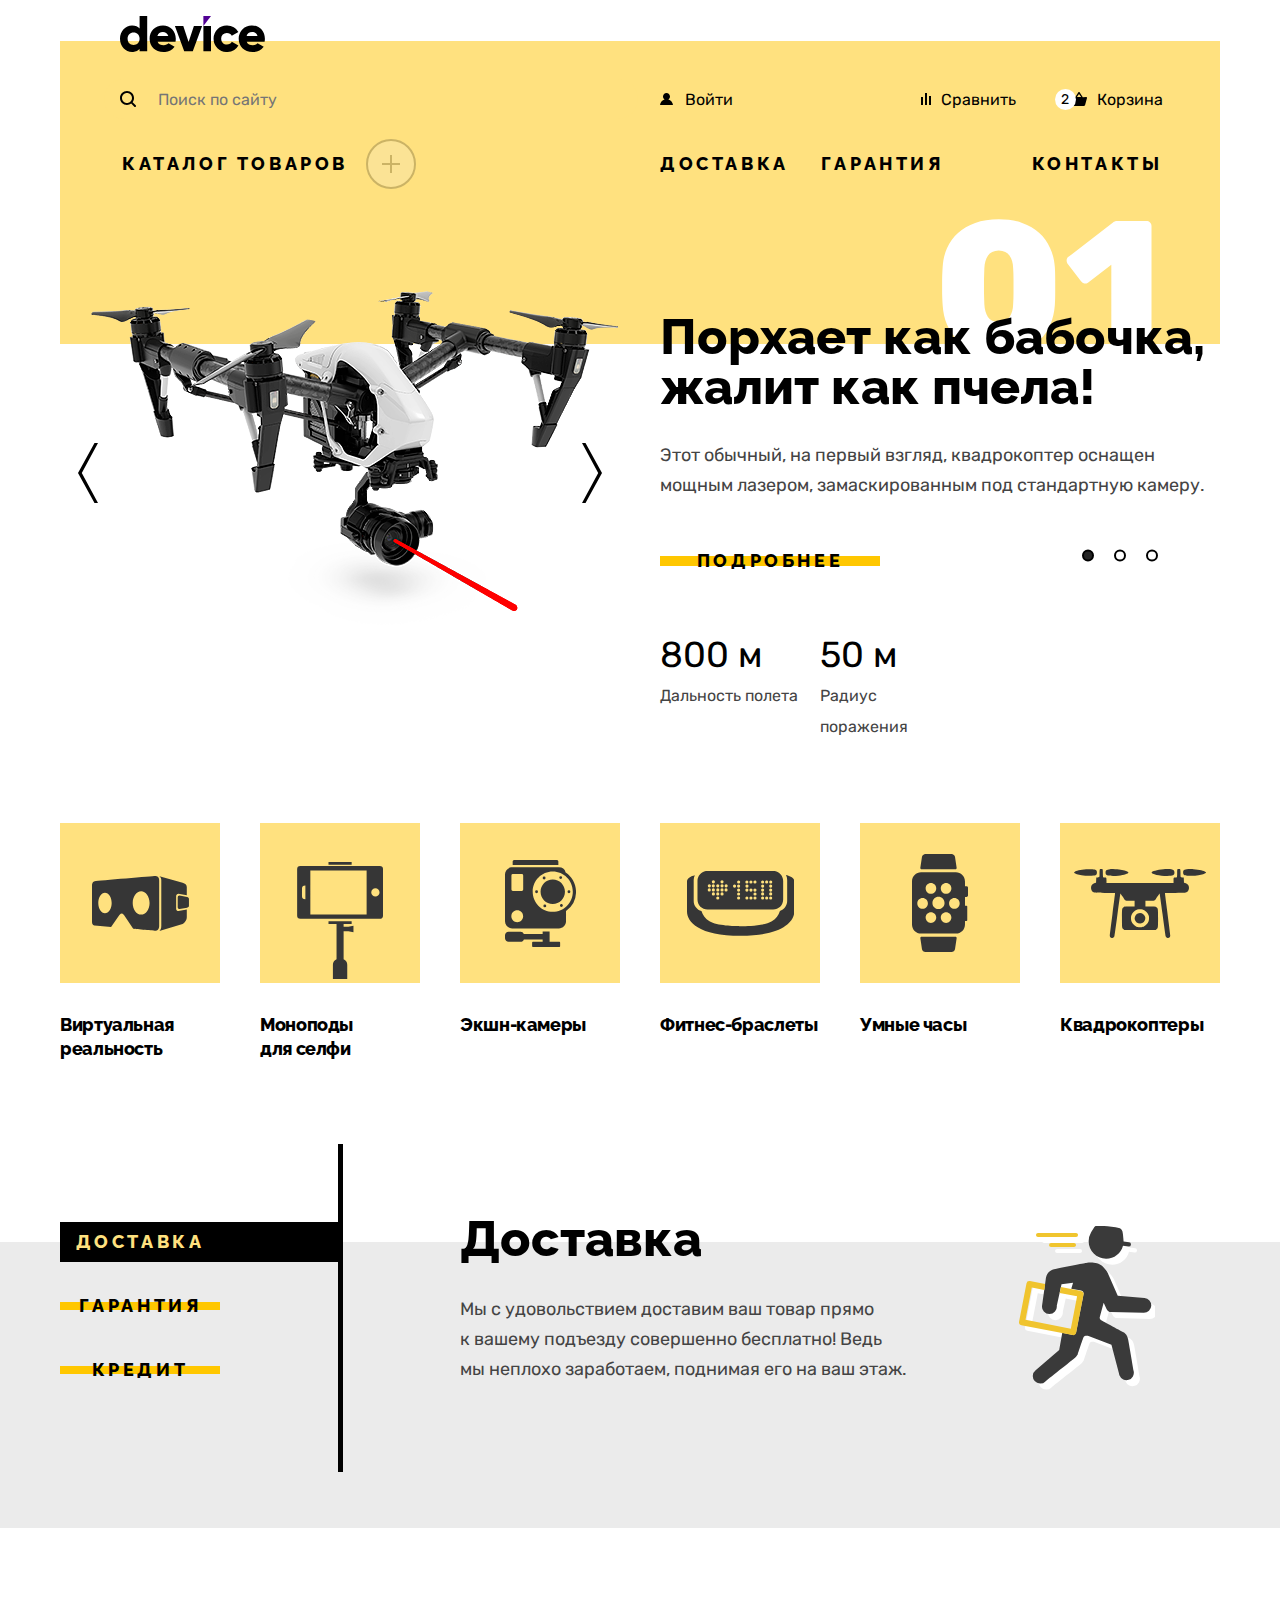
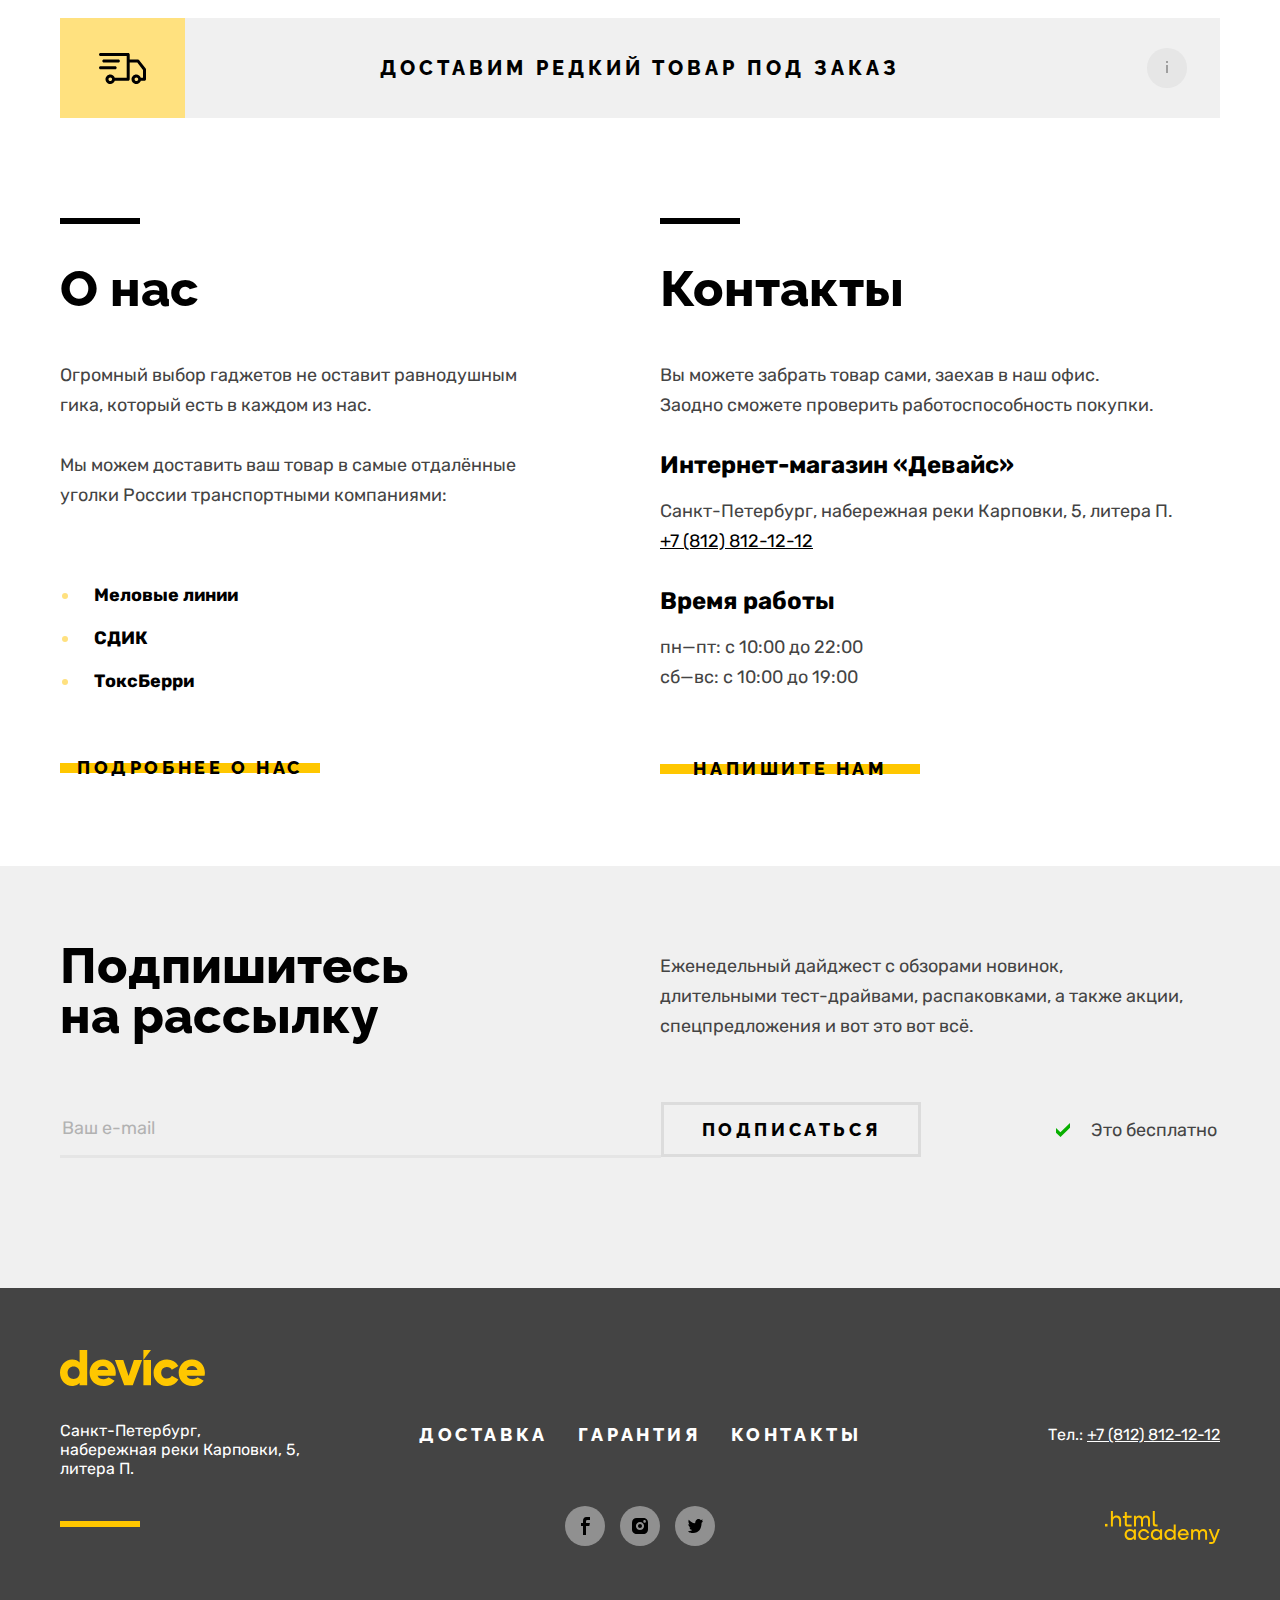
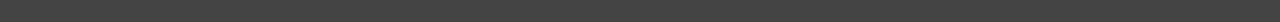
==== commit a42108e6: "Последние дороботки" ====
--- a/index.html
+++ b/index.html
@@ -192,7 +192,7 @@
       <!-- слайдер 02 -->
       <div class="gallery slider-close">
         <div class="slider-wrapper">
-          <img class="slider-image" src="images/slider-1.png" alt="Товары." width="560" height="560">
+          <img class="slider-image" src="images/slider-2.png" alt="Товары." width="560" height="560">
         </div>
       </div>
 
@@ -201,7 +201,7 @@
           <div class="slider-number">
             <img src="images/02.svg" alt="02." width="250" height="135">
           </div>
-          <p class="slider-text">Худеем правильно!</p>
+          <p class="slider-text">Худеем<br> правильно!</p>
           <p class="slider-description">Мотивирующие фитнес-браслеты помогут найти в себе силы не
             пропускать занятия и соблюдать диету.</p>
         </div>
@@ -236,7 +236,7 @@
       <!-- слайдер 03 -->
       <div class="gallery slider-close">
         <div class="slider-wrapper">
-          <img class="slider-image" src="images/slider-1.png" alt="Товары." width="560" height="560">
+          <img class="slider-image" src="images/slider-3.png" alt="Товары." width="560" height="560">
         </div>
       </div>
 
@@ -245,7 +245,7 @@
           <div class="slider-number">
             <img src="images/03.svg" alt="03." width="250" height="135">
           </div>
-          <p class="slider-text">Делай селфи, как Бен Стиллер!</p>
+          <p class="slider-text">Делай селфи,<br> как Бен Стиллер!</p>
           <p class="slider-description">Самая длинная палка для селфи доступна в нашем магазине. Восемь (Восемь, Карл!)
             метров длиной и весом всего 5 кг. </p>
         </div>
@@ -332,18 +332,19 @@
         <h2 class="visually-hidden">Услуги</h2>
         <ul class="services-list">
           <li class="services-item delivery">
-            <button class="button services-button current-button" type="button">Доставка</button>
+            <button class="services-button current-button" type="button">Доставка</button>
           </li>
           <li class="services-item garanty">
-            <button class="button services-button" type="button">Гарантия</button>
+            <button class="services-button" type="button">Гарантия</button>
           </li>
           <li class="services-item credit">
-            <button class="button services-button" type="button">Кредит</button>
-          </li>
-        </ul>
-
+            <button class="services-button" type="button">Кредит</button>
+          </li>
+        </ul>
+
+        <!-- Tab 1 -->
         <div class="tab-content">
-          <div>
+          <div class="tab-main">
             <h2 class="tab-content-title">Доставка</h2>
             <p class="tab-content-text">Мы с удовольствием доставим ваш товар прямо<br>
               к вашему подъезду совершенно бесплатно! Ведь<br>
@@ -352,8 +353,9 @@
           <div class="tab-content-delivery"></div>
         </div>
 
+        <!-- Tab 2 -->
         <div class="tab-content tab-container-close">
-          <div>
+          <div class="tab-main">
             <h2 class="tab-content-title">Гарантия</h2>
             <p class="tab-content-text">Если из-за возгорания купленного у нас товара у вас
               сгорит дом — не переживайте, мы выдадим вам новый.
@@ -362,8 +364,9 @@
           <div class="tab-content-garanty"></div>
         </div>
 
+        <!-- Tab 3 -->
         <div class="tab-content tab-container-close">
-          <div>
+          <div class="tab-main">
             <h2 class="tab-content-title">Кредит</h2>
             <p class="tab-content-text">Залезть в долговую яму стало проще! Кредитные консультанты
               подберут для вас наиболее выгодные условия кредита. Выгодные для банка,
@@ -419,8 +422,8 @@
 
       <section class="contacts">
         <h2 class="contacts-title">Контакты</h2>
-        <p class="contacts-text">Вы можете забрать товар сами, заехав в наш офис.
-          Заодно, сможете проверить работоспособность покупки.</p>
+        <p class="contacts-text">Вы можете забрать товар сами, заехав в наш офис.<br>
+          Заодно сможете проверить работоспособность покупки.</p>
 
         <h3 class="contacts-subtitle">Интернет-магазин «Девайс»</h3>
         <address class="contacts-address">
@@ -590,7 +593,7 @@
           </p>
           <p class="field-group">
             <label for="product-name">Что нужно привезти:</label>
-            <textarea class="delivery-form-field" id="product-name" name="product-name" placeholder="В свободной форме"
+            <textarea class="delivery-form-field textarea-field" id="product-name" name="product-name" placeholder="В свободной форме"
               required></textarea>
           </p>
           <p class="field-group">
@@ -620,7 +623,7 @@
               к провозу багажа.</span>
           </div>
         </form>
-        <button class="button" type="submit">Отправить</button>
+        <button class="button modal-delivery-button" type="submit">Отправить</button>
       </section>
     </div>
   </div>
--- a/css/styles.css
+++ b/css/styles.css
@@ -106,6 +106,7 @@
 .page-header-link {
   display: inline-block;
   margin: 16px auto 18px 60px;
+  outline: none;
 }
 
 .header-top {
@@ -130,12 +131,19 @@
 .header-link {
   display: flex;
   align-items: center;
+  justify-content: center;
   font-family: "Rubik", sans-serif;
   font-size: 16px;
   line-height: 19px;
   font-weight: normal;
   text-decoration: none;
   color: #000000;
+  border: 2px solid transparent;
+  border-radius: 20px;
+  padding-top: 10px;
+  padding-bottom: 10px;
+  box-sizing: border-box;
+  height: 40px;
 }
 
 .header-search {
@@ -146,7 +154,7 @@
 }
 
 .header-search-input {
-  width: 320px;
+  width: 100%;
   background: #ffe17f;
   font-family: "Rubik", sans-serif;
   font-size: 16px;
@@ -155,8 +163,10 @@
   padding-left: 52px;
   padding-top: 10px;
   padding-bottom: 10px;
+  padding-right: 170px;
   height: 40px;
   border: 2px solid transparent;
+  border-radius: 20px;
   box-sizing: border-box;
 }
 
@@ -165,6 +175,10 @@
 }
 
 .header-search-button {
+  position: absolute;
+  right: 0;
+  top: 50%;
+  transform: translateY(-50%);
   font-family: "Rubik", sans-serif;
   font-size: 16px;
   line-height: 19px;
@@ -172,24 +186,17 @@
   width: 160px;
   display: flex;
   justify-content: center;
-  padding-top: 10px;
-  padding-bottom: 11px;
+  padding-top: 8px;
+  padding-bottom: 9px;
   box-sizing: border-box;
   border-radius: 0 20px 20px 0;
   background: #ffe17f;
-  border: none;
-  border-left: 2px solid transparent;
+  border: 2px solid transparent;
 }
 
 .header-search-button:hover {
   background-color: #000000;
   color: #ffffff;
-}
-
-.header-search-input:focus + .header-search-button {
-  border-left-color: #af4fff;
-  visibility: visible;
-  color: transparent;
 }
 
 .header-search-input:active + .header-search-button {
@@ -208,34 +215,34 @@
 
 .header-search-input:focus {
   border-color: #af4fff;
-  border-radius: 20px 0 0 20px;
-}
-
-.header-search-input:focus-within {
-  outline: 2px solid #000000;
-}
-
-.header-search-input:not(:placeholder-shown) ~ .header-search-button {
+}
+
+.header-search-input:not(:placeholder-shown) {
+  border: 2px solid #000000;
+}
+
+.header-search-input:not(:placeholder-shown) + .header-search-button {
+  border: 2px solid #000000;
   visibility: visible;
-  border-left-color: #000000;
-}
-
-.header-form:placeholder-shown {
+}
+
+.header-search-input:not(:placeholder-shown) + .header-search-button:focus {
+  border-color: #af4fff;
+}
+
+.header-search-input:not(:placeholder-shown) + .header-search-button:hover {
   border-color: #000000;
-  border-radius: 20px;
 }
 
 .header-search:focus,
 .header-search-input:focus,
 .header-search-button:focus {
-  outline: none;
+  outline: transparent;
 }
 
 .header-login {
   width: 117px;
   margin-right: auto;
-  display: flex;
-  justify-content: center;
 }
 
 .login-icon {
@@ -243,23 +250,21 @@
 }
 
 .header-user {
-  width: 133px;
+  width: 135px;
   margin-left: 20px;
-  display: flex;
-  flex-wrap: wrap;
+  margin-right: 8px;
 }
 
 .header-logout {
   min-width: 50px;
   padding: 10px 10px 10px 10px;
   margin-left: 5px;
+  margin-right: 12px;
+  opacity: 0.3;
 }
 
 .header-compare {
   width: 149px;
-  display: flex;
-  flex-wrap: wrap;
-  justify-content: center;
 }
 
 .header-link:hover {
@@ -267,8 +272,8 @@
 }
 
 .header-link:focus {
-  outline: 2px solid #af4fff;
-  border-radius: 20px;
+  outline: transparent;
+  border-color: #af4fff;
 }
 
 .header-link:active {
@@ -282,9 +287,6 @@
 
 .header-basket {
   width: 131px;
-  display: flex;
-  flex-wrap: wrap;
-  justify-content: center;
 }
 
 .header-basket:hover + .popover {
@@ -312,12 +314,11 @@
 .popover {
   display: none;
   position: absolute;
-  top: 40px;
-  right: -70px;
+  top: 44px;
+  right: -66px;
   z-index: 1;
   box-sizing: border-box;
   width: 320px;
-  padding: 20px;
   font-family: "Raleway", sans-serif;
   color: #ffffff;
   background: #000000;
@@ -339,6 +340,7 @@
 
 .popover-content {
   height: 100%;
+  padding: 20px;
 }
 
 .cart-items-list,
@@ -348,13 +350,13 @@
   padding: 0;
 }
 
-.cart-item {
-  margin-bottom: 20px;
+.cart-item:not(:last-child) {
+  margin-bottom: 40px;
 }
 
 .cart-item-item {
   display: grid;
-  grid-template-columns: 41px 180px 13px;
+  grid-template-columns: 42px 172px 20px;
   column-gap: 23px;
 }
 
@@ -372,14 +374,19 @@
   background-color: transparent;
   padding: 0;
   background-image: url("../images/delete.svg");
-  width: 10px;
-  height: 10px;
+  background-repeat: no-repeat;
+  background-position: 50% 50%;
+  width: 11px;
+  height: 11px;
 }
 
 .popover-total {
   display: flex;
   justify-content: space-between;
   margin-bottom: 20px;
+  background: #1a1a1a;
+  padding-left: 20px;
+  padding-right: 20px;
 }
 
 .popover-total-item {
@@ -387,6 +394,8 @@
   font-size: 16px;
   line-height: 20px;
   margin: 0;
+  padding-top: 12px;
+  padding-bottom: 12px;
 }
 
 .popover-open-button {
@@ -404,6 +413,7 @@
   align-items: center;
   justify-content: center;
   text-decoration: none;
+  margin: 20px;
 }
 
 .cart-item-item:hover {
@@ -472,8 +482,9 @@
   z-index: 1;
   list-style-type: none;
   padding: 0;
+  padding-top: 28px;
+  padding-bottom: 50px;
   width: 1160px;
-  height: 182px;
   margin: 0;
   top: 50px;
   left: -44px;
@@ -507,6 +518,9 @@
   font-size: 16px;
   line-height: 18px;
   color: #000000;
+  padding-top: 8px;
+  padding-bottom: 8px;
+  display: inline-block;
 }
 
 .catalog-link,
@@ -522,7 +536,7 @@
   flex-wrap: wrap;
   margin: 0;
   padding: 0;
-  width: 534px;
+  width: 542px;
 }
 
 .navigation-button {
@@ -536,6 +550,7 @@
   border: 2px solid #000000;
   box-sizing: border-box;
   position: relative;
+  outline: none;
 }
 
 .navigation-button::before {
@@ -641,7 +656,7 @@
   justify-content: space-between;
   background-image: linear-gradient(to top, #ffffff 73%, #ffe17f 25%);
   position: relative;
-  margin-top: -36px;
+  margin-top: -32px;
 }
 
 .slider-close {
@@ -711,14 +726,14 @@
 }
 
 .slider-pagination {
-  top: 350px;
-  right: 52px;
   display: flex;
   flex-wrap: wrap;
   justify-content: center;
   margin: 0;
   padding: 0;
+  padding-right: 52px;
   list-style-type: none;
+  transform: translateY(13%);
 }
 
 .slider-pagination-item {
@@ -758,8 +773,8 @@
 .slider-number {
   display: flex;
   justify-content: flex-end;
-  padding-right: 36px;
-  padding-top: 30px;
+  padding-right: 48px;
+  padding-top: 26px;
   font-family: "Rubik", sans-serif;
   font-weight: 800;
   font-size: 180px;
@@ -791,13 +806,20 @@
   display: flex;
 }
 
+.slider-characteristics-item {
+  width: 140px;
+}
+
+.slider-characteristics-item:first-child {
+  margin-right: 20px;
+}
+
 .slider-characteristics-range {
   font-family: "Rubik", sans-serif;
   font-size: 36px;
   line-height: 30px;
   margin: 0;
   padding: 0;
-  width: 160px;
   min-height: 40px;
   display: block;
 }
@@ -841,7 +863,7 @@
   background-color: #ffe17f;
   width: 160px;
   height: 160px;
-  margin-bottom: 34px;
+  margin-bottom: 30px;
 }
 
 .reality {
@@ -853,7 +875,7 @@
 .monopod {
   background-image: url("../images/categories/monopod.svg");
   background-repeat: no-repeat;
-  background-position: 50% 50%;
+  background-position: 50% 90%;
   align-items: flex-end;
 }
 
@@ -885,6 +907,7 @@
   font-weight: 800;
   font-size: 18px;
   line-height: 24px;
+  letter-spacing: -0.02em;
   margin: 0;
 }
 
@@ -924,8 +947,8 @@
 
 .services-container {
   width: 1160px;
-  padding-top: 84px;
-  padding-bottom: 132px;
+  padding-top: 70px;
+  padding-bottom: 128px;
   display: flex;
   margin: 0 auto;
   position: relative;
@@ -944,26 +967,31 @@
   left: 278px;
 }
 
+.tab-main {
+  width: 497px;
+  padding-top: 14px;
+  padding-left: 120px;
+  padding-right: 44px;
+}
+
 .services-list {
   width: 280px;
   margin: 0;
   padding: 0;
+  padding-top: 22px;
   list-style-type: none;
   display: flex;
   flex-direction: column;
   justify-content: flex-start;
 }
 
-.delivery {
-  margin-bottom: 18px;
-}
-
+.delivery,
 .garanty {
-  margin-bottom: 14px;
+  margin-bottom: 24px;
 }
 
 .tab-content {
-  width: 814px;
+  width: 880px;
   display: flex;
 }
 
@@ -972,8 +1000,6 @@
   font-size: 50px;
   line-height: 50px;
   margin: 0;
-  padding-left: 120px;
-  width: 560px;
   margin-bottom: 30px;
 }
 
@@ -981,8 +1007,6 @@
   font-family: "Rubik", sans-serif;
   font-size: 18px;
   line-height: 30px;
-  padding-left: 120px;
-  width: 497px;
   color: #444444;
   margin: 0;
 }
@@ -990,25 +1014,25 @@
 .tab-content-delivery {
   background-image: url("../images/delivery.svg");
   background-repeat: no-repeat;
-  background-position: 50% 50%;
-  width: 136px;
-  height: 164px;
+  background-position: 50% 72%;
+  width: 172px;
+  height: 200px;
 }
 
 .tab-content-garanty {
   background-image: url("../images/garanty.svg");
   background-repeat: no-repeat;
   background-position: 50% 50%;
-  width: 136px;
-  height: 164px;
+  width: 172px;
+  height: 200px;
 }
 
 .tab-content-credit {
   background-image: url("../images/credit.svg");
   background-repeat: no-repeat;
-  background-position: 50% 50%;
-  width: 136px;
-  height: 164px;
+  background-position: 0% 50%;
+  width: 172px;
+  height: 200px;
 }
 
 .tab-container-close {
@@ -1016,7 +1040,23 @@
 }
 
 .services-button {
+  display: inline-block;
+  box-sizing: border-box;
+  font-family: inherit;
+  font-size: 18px;
+  line-height: 21px;
+  font-weight: 800;
+  text-align: center;
+  color: #000000;
+  background-color: transparent;
+  background-image: linear-gradient(to bottom, transparent 40%, #ffc700 20%, #ffc700 60%, transparent 20%);
+  text-decoration: none;
+  text-transform: uppercase;
+  cursor: pointer;
+  letter-spacing: 0.2em;
   width: 160px;
+  padding-top: 9px;
+  padding-bottom: 10px;
   border: none;
 }
 
@@ -1058,7 +1098,6 @@
   background-color: #ffe17f;
   width: 125px;
   height: 100px;
-  margin-right: 194px;
 }
 
 .company-image {
@@ -1089,7 +1128,7 @@
 }
 
 .delivery-button-container {
-  width: 125px;
+  width: 106px;
   display: flex;
   justify-content: center;
 }
@@ -1173,7 +1212,7 @@
 }
 
 .about-text:last-of-type {
-  margin-bottom: 68px;
+  margin-bottom: 70px;
 }
 
 .about-list {
@@ -1389,8 +1428,9 @@
 
 .newsletter-free-container {
   display: flex;
+  align-items: center;
   flex-wrap: wrap;
-  width: 150px;
+  width: 164px;
 }
 
 .newsletter-free {
@@ -1460,7 +1500,6 @@
   flex-wrap: wrap;
   margin: 0;
   padding: 0;
-  justify-content: space-between;
   padding-bottom: 46px;
   font-weight: 800;
   font-size: 18px;
@@ -1480,7 +1519,7 @@
   text-transform: uppercase;
   display: block;
   position: relative;
-  padding: 14px 20px 15px 20px;
+  padding: 14px 14px 15px 16px;
   outline: none;
 }
 
@@ -1607,7 +1646,7 @@
 }
 
 .htmlacademy-link {
-  padding: 10px;
+  padding-top: 8px;
 }
 
 .htmlacademy-link svg {
@@ -1648,7 +1687,6 @@
 .modal {
   position: relative;
   margin: auto;
-  padding: 72px 80px 80px 80px;
   background-color: #ffffff;
   border: 10px solid #000000;
   box-sizing: border-box;
@@ -1662,8 +1700,8 @@
 .modal-close-button {
   position: absolute;
   padding: 0;
-  top: 89px;
-  right: 80px;
+  top: 74px;
+  right: 70px;
   width: 26px;
   height: 26px;
   background-color: #ffffff;
@@ -1675,9 +1713,13 @@
   outline-offset: 12px;
 }
 
+.modal-content {
+  padding: 60px 70px 58px 70px;
+}
+
 .modal-title {
   margin: 0;
-  margin-bottom: 58px;
+  margin-bottom: 62px;
   font-family: inherit;
   font-size: 50px;
   line-height: 50px;
@@ -1687,9 +1729,9 @@
 
 .delivery-form {
   display: grid;
-  grid-template-columns: 360px 40px 200px 40px 160px;
+  grid-template-columns: 360px 40px 160px 40px 160px;
   grid-template-rows: 94px 40px 94px;
-  margin-bottom: 40px;
+  margin-bottom: 52px;
 }
 
 .delivery-form .field-group {
@@ -1730,6 +1772,11 @@
   padding-right: 50px;
 }
 
+.textarea-field {
+  padding-top: 20px;
+  padding-bottom: 20px;
+}
+
 .field-group label {
   font-family: "Rubik", sans-serif;
   font-weight: bold;
@@ -1737,6 +1784,7 @@
   line-height: 20px;
   letter-spacing: -0.02em;
   height: 34px;
+  display: inline-block;
 }
 
 .email::placeholder {
@@ -1756,8 +1804,8 @@
 .field-group:nth-child(1)::after {
   position: absolute;
   content: "";
-  top: 54px;
-  right: 24px;
+  top: 64px;
+  right: 22px;
   width: 13px;
   height: 12px;
   background-image: url("../images/modal-user.svg");
@@ -1767,8 +1815,8 @@
 .field-group:nth-child(2)::after {
   position: absolute;
   content: "";
-  top: 54px;
-  right: 24px;
+  top: 64px;
+  right: 22px;
   width: 15px;
   height: 12px;
   background-image: url("../images/modal-email.svg");
@@ -1802,8 +1850,8 @@
 
 .minus-button {
   position: absolute;
-  top: 48%;
-  left: 19px;
+  top: 59%;
+  left: 12px;
   border: none;
   width: 32px;
   height: 32px;
@@ -1811,8 +1859,8 @@
 
 .plus-button {
   position: absolute;
-  top: 48%;
-  right: 19px;
+  top: 59%;
+  right: 12px;
   border: none;
   width: 32px;
   height: 32px;
@@ -1887,12 +1935,16 @@
   padding: 19px 17px 0 19px;
 }
 
+.modal-delivery-button {
+  width: 200px;
+}
+
 /* catalog.html */
 
 /* Main */
 
 .main-inner {
-  padding-top: 35px;
+  padding-top: 38px;
 }
 
 .inner-header {
@@ -1915,7 +1967,7 @@
   margin: 0;
   padding: 0;
   padding-left: 46px;
-  margin-bottom: 44px;
+  margin-bottom: 42px;
 }
 
 .breadcrumbs-link {
@@ -1959,7 +2011,7 @@
   grid-template-columns: 1fr 329px 832px 1fr;
   background: #ebebeb;
   position: relative;
-  grid-template-areas: "left . . right" "left . . right";
+  grid-template-areas: "left-top . . right-top" "left-bottom . . right-bottom";
 }
 
 .catalog-products::before {
@@ -1969,7 +2021,7 @@
   top: 0;
   width: 100%;
   background: #dcdcdc;
-  grid-area: left;
+  grid-area: left-top;
 }
 
 .catalog-products::after {
@@ -1979,7 +2031,7 @@
   top: 0;
   width: 100%;
   background: #ebebeb;
-  grid-area: right;
+  grid-area: right-top;
 }
 
 /* Filter */
@@ -2003,7 +2055,7 @@
 
 .catalog-filter-form {
   width: 200px;
-  padding-top: 80px;
+  padding-top: 83px;
   padding-right: 68px;
   margin-left: auto;
 }
@@ -2013,14 +2065,16 @@
   font-weight: bold;
   font-size: 18px;
   line-height: 20px;
-  margin-bottom: 34px;
+  letter-spacing: -0.02em;
+  display: block;
+  padding-bottom: 14px;
+  margin-bottom: 14px;
 }
 
 /* Group */
 
 .catalog-filter-group {
   margin: 0;
-  margin-bottom: 48px;
   padding: 0;
   border: none;
   position: relative;
@@ -2029,18 +2083,31 @@
 .catalog-filter-group::before {
   position: absolute;
   content: "";
-  top: -70px;
+  top: -62px;
   width: 200px;
   height: 2px;
   background-color: #000000;
 }
 
+.range-group {
+  margin-bottom: 48px;
+}
+
+.checkbox-group {
+  margin-bottom: 57px;
+}
+
+.radio-group {
+  margin-bottom: 38px;
+}
+
 /* Range */
 
 .range-scale {
   position: relative;
+  top: 6px;
   height: 2px;
-  margin-bottom: 15px;
+  margin-bottom: 22px;
   background-color: #dcdcdc;
 }
 
@@ -2083,7 +2150,6 @@
 
 .range-wrapper-inputs {
   display: flex;
-  justify-content: space-between;
   font-family: "Rubik", sans-serif;
   font-style: normal;
   font-weight: normal;
@@ -2092,18 +2158,21 @@
   text-align: center;
   color: #000000;
   opacity: 0.3;
+  width: 148px;
+  justify-content: space-between;
 }
 
 .catalog-filter-label {
   display: flex;
   margin-right: 5px;
+  margin-left: -8px;
 }
 
 .range-input {
-  width: 30px;
-  padding: 0 2px;
+  width: 36px;
+  padding: 0;
   font: inherit;
-  text-align: center;
+  text-align: start;
   background-color: transparent;
   border: none;
   appearance: textfield;
@@ -2120,8 +2189,12 @@
 .control {
   position: relative;
   display: block;
-  padding-left: 37px;
-  margin-bottom: 8px;
+  height: 20px;
+  width: 106px;
+}
+
+.control:not(:last-child) {
+  margin-bottom: 20px;
 }
 
 /* Mark */
@@ -2177,8 +2250,8 @@
 
 .control-input[type="radio"]:checked + .control-mark::before {
   position: absolute;
-  top: 6px;
-  left: 6px;
+  top: 50%;
+  transform: translateY(-50%);
   width: 8px;
   height: 8px;
   background-color: #242424;
@@ -2196,6 +2269,12 @@
   font-family: "Rubik", sans-serif;
   font-size: 16px;
   line-height: 19px;
+  display: block;
+  margin-left: 37px;
+}
+
+.filter-button {
+  width: 200px;
 }
 
 /* Sorting */
@@ -2221,9 +2300,9 @@
 }
 
 .catalog-sorting-form {
-  margin-right: 270px;
+  margin-right: 312px;
   height: 20px;
-  width: 232px;
+  width: 208px;
   display: flex;
   flex-wrap: wrap;
   align-items: center;
@@ -2233,7 +2312,6 @@
 
 .select-control {
   min-width: 100%;
-  padding: 5px 44px 6px 15px;
   font-family: "Rubik", sans-serif;
   font-weight: normal;
   font-size: 16px;
@@ -2245,6 +2323,7 @@
   background-position: right 16px center;
   appearance: none;
   position: relative;
+  outline-offset: 8px;
 }
 
 .select-control::after {
@@ -2339,9 +2418,12 @@
   font-weight: bold;
   line-height: 24px;
   font-size: 18px;
+  letter-spacing: -0.02em;
   margin: 0;
   grid-column: 1 / 2;
   text-align: start;
+  display: block;
+  min-height: 50px;
 }
 
 .product-card-price {
@@ -2370,7 +2452,7 @@
 .product-card-wrapper {
   grid-column: 1 / -1;
   position: relative;
-  margin-bottom: 32px;
+  margin-bottom: 23px;
 }
 
 .product-card-wrapper:hover img {
@@ -2381,7 +2463,9 @@
   display: block;
   position: absolute;
   top: 50%;
-  right: 20%;
+  right: 25%;
+  transform: translateY(-60%);
+  width: 180px;
 }
 
 .show-more {
@@ -2390,8 +2474,8 @@
   font-size: 16px;
   line-height: 19px;
   letter-spacing: 0.2em;
-  width: 760px;
-  height: 55px;
+  width: 754px;
+  height: 49px;
   background: #ffffff;
   border: 3px solid #ebebeb;
   text-transform: uppercase;
@@ -2420,15 +2504,21 @@
 
 /* Pagination */
 
+.pagination-container {
+  padding-bottom: 77px;
+  padding-left: 72px;
+  width: 100%;
+  background-color: #ffffff;
+}
+
 .pagination {
   background: #ebebeb;
   margin: 0;
   list-style-type: none;
   display: flex;
   flex-wrap: wrap;
+  align-items: center;
   width: 760px;
-  padding-bottom: 77px;
-  padding-left: 72px;
 }
 
 .pagination-link {
@@ -2437,7 +2527,6 @@
   text-decoration: none;
   font-size: 16px;
   line-height: 20px;
-  padding: 20px 20px;
   border: 5px solid transparent;
 }
 
@@ -2448,6 +2537,7 @@
   letter-spacing: 0.2em;
   text-transform: uppercase;
   color: #000000;
+  padding: 20px 20px;
 }
 
 .pagintation-next {
@@ -2457,6 +2547,7 @@
   letter-spacing: 0.2em;
   text-transform: uppercase;
   color: #000000;
+  padding: 20px 20px;
 }
 
 .pagination-item:hover:first-child,
@@ -2494,14 +2585,15 @@
   line-height: 19px;
   color: #444444;
   opacity: 0.3;
+  padding: 4px 11px 5px 11px;
 }
 
 .pagination-item:first-child {
-  margin-right: auto;
-  margin-left: 30px;
+  margin-right: 172px;
+  margin-left: 5px;
 }
 
 .pagination-item:last-child {
-  margin-right: 30px;
+  margin-right: 4px;
   margin-left: auto;
 }
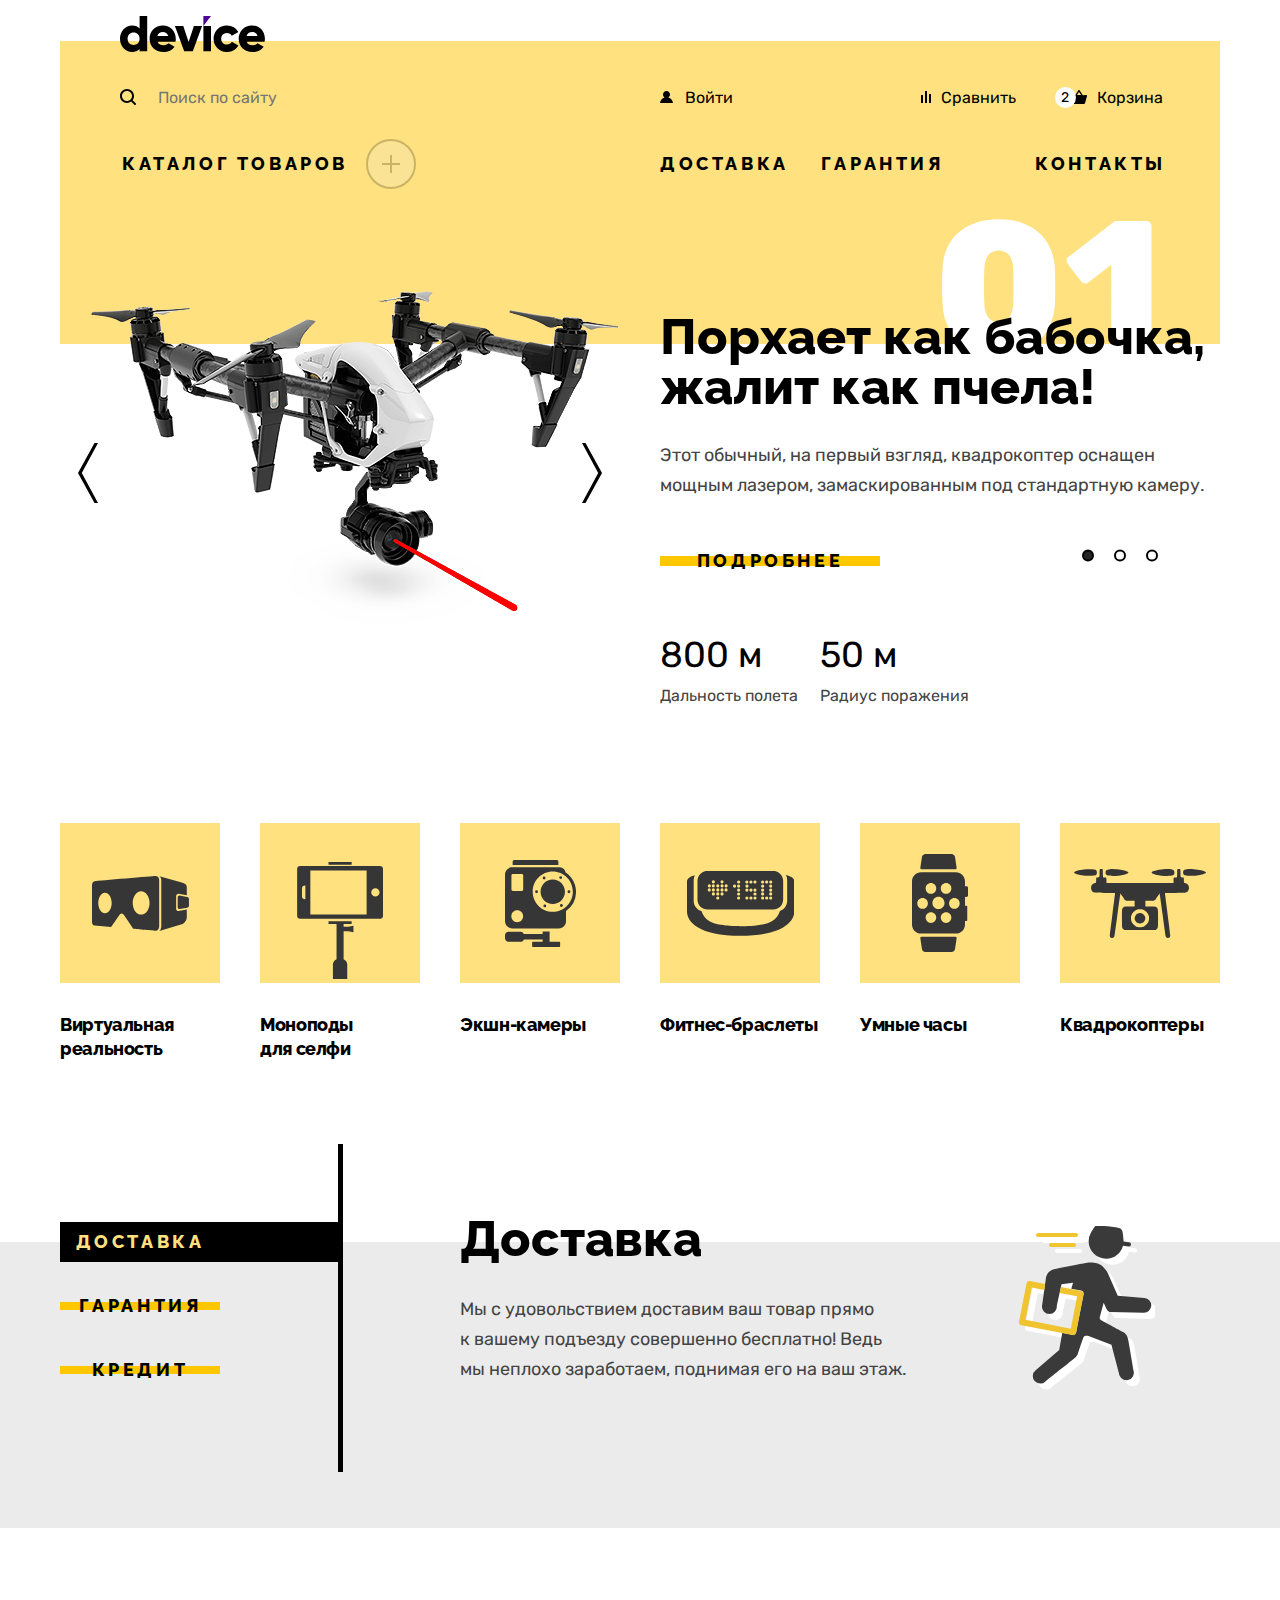
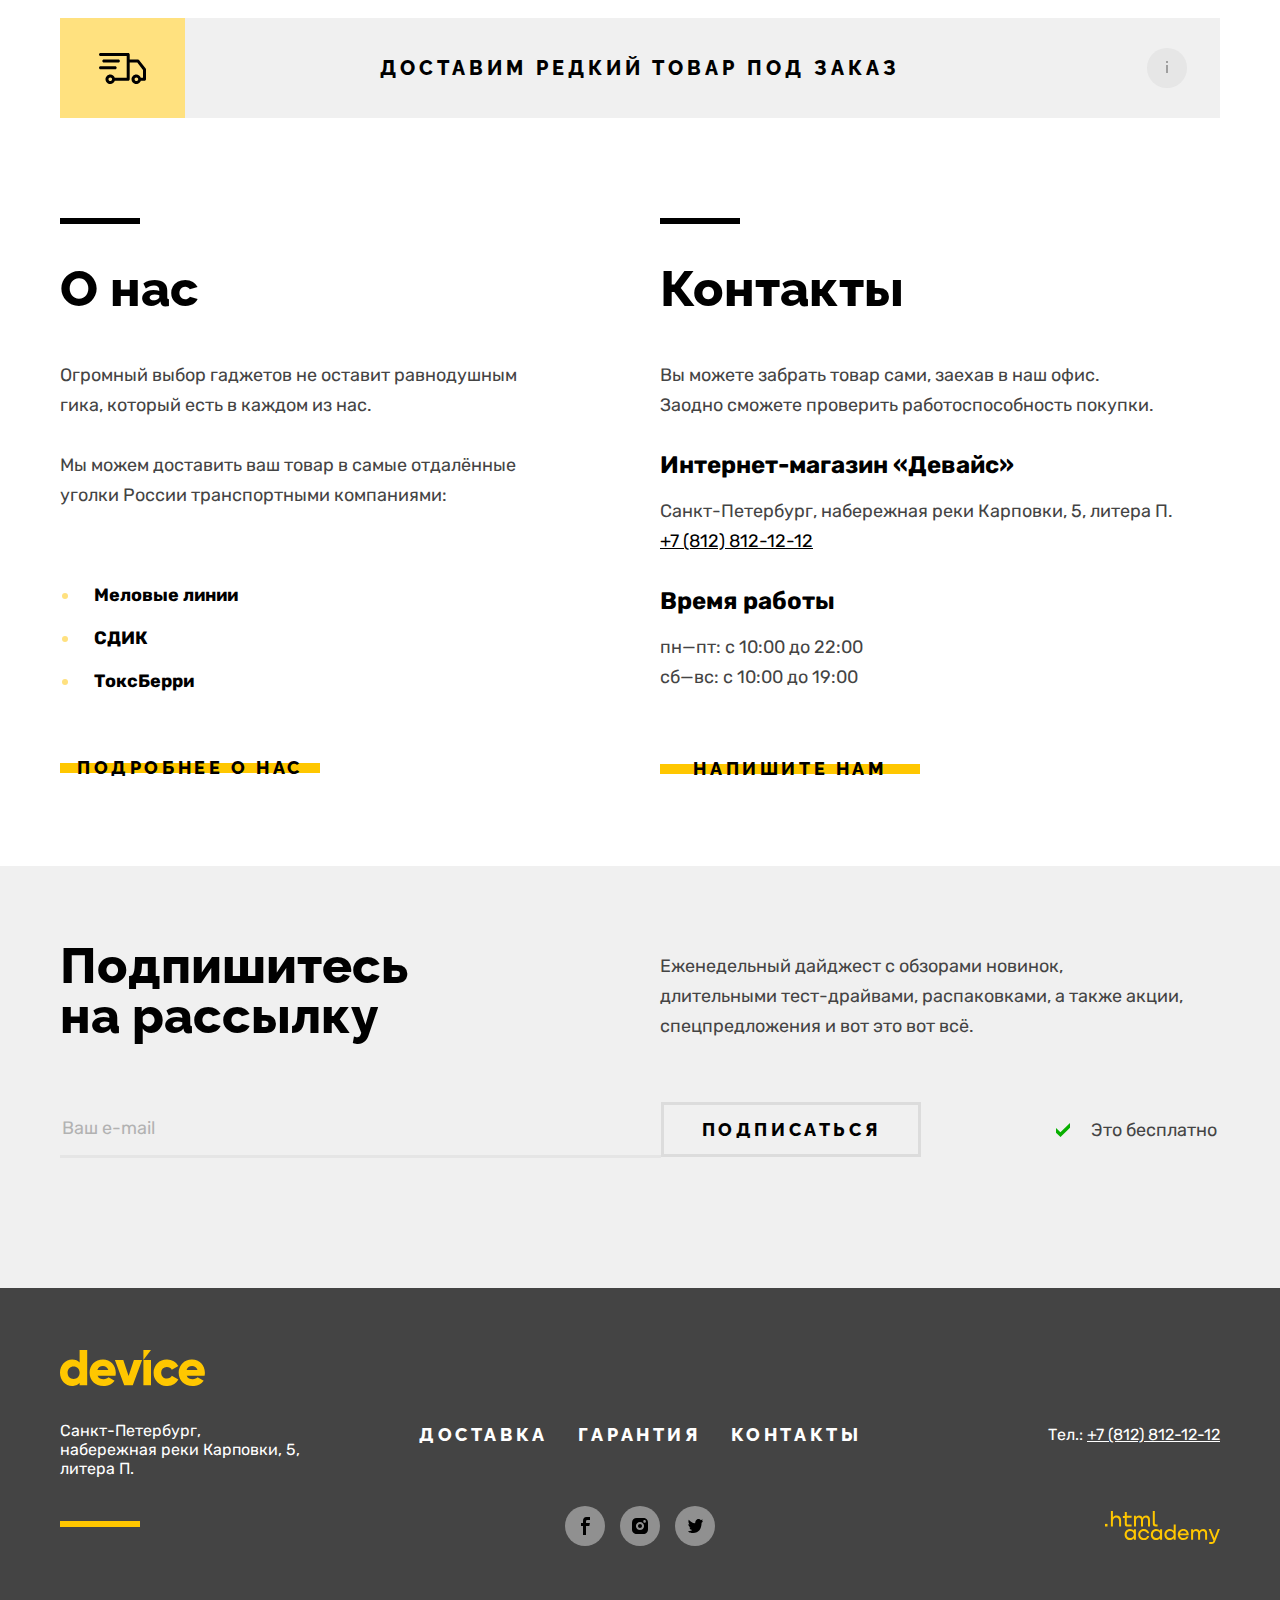
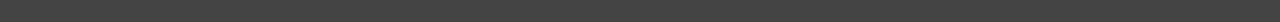
==== commit b24ba366: "Финальная защита" ====
--- a/index.html
+++ b/index.html
@@ -124,15 +124,15 @@
         </button>
       </div>
 
-      <ul class="navigation-list">
-        <li class="navigation-item">
-          <a class="navigation-link delivery-link" href="delivery.html">Доставка</a>
-        </li>
-        <li class="navigation-item">
-          <a class="navigation-link garanty-link" href="guarantee.html">Гарантия</a>
-        </li>
-        <li class="navigation-item">
-          <a class="navigation-link contacts-link" href="contacts.html">Контакты</a>
+      <ul class="header-navigation-list">
+        <li class="header-navigation-item">
+          <a class="header-navigation-link delivery-link" href="delivery.html">Доставка</a>
+        </li>
+        <li class="header-navigation-item">
+          <a class="header-navigation-link garanty-link" href="guarantee.html">Гарантия</a>
+        </li>
+        <li class="header-navigation-item">
+          <a class="header-navigation-link contacts-link" href="contacts.html">Контакты</a>
         </li>
       </ul>
     </nav>
@@ -574,6 +574,7 @@
   <div class="modal-container modal-container-close">
     <div class="modal modal-delivery">
       <button class="modal-close-button" type="button">
+        <img class="modal-close-button-img" src="./images/close.svg" alt="Закрыть окно." width="26" height="26">
         <span class="visually-hidden">Закрыть</span>
       </button>
       <section class="modal-content">
@@ -593,8 +594,8 @@
           </p>
           <p class="field-group">
             <label for="product-name">Что нужно привезти:</label>
-            <textarea class="delivery-form-field textarea-field" id="product-name" name="product-name" placeholder="В свободной форме"
-              required></textarea>
+            <textarea class="delivery-form-field textarea-field" id="product-name" name="product-name"
+              placeholder="В свободной форме" required></textarea>
           </p>
           <p class="field-group">
             <label for="product-quantity">Количество:</label>
--- a/css/styles.css
+++ b/css/styles.css
@@ -78,12 +78,14 @@
   border: none;
 }
 
-.button:hover {
+.button:hover,
+.services-button:hover {
   background-image: none;
   background-color: #ffc700;
 }
 
-.button:focus {
+.button:focus,
+.services-button:focus {
   outline: none;
   background-image: linear-gradient(to bottom, transparent 40%, #af4fff 20%, #af4fff 60%, transparent 20%);
 }
@@ -105,7 +107,7 @@
 
 .page-header-link {
   display: inline-block;
-  margin: 16px auto 18px 60px;
+  margin: 16px auto 14px 60px;
   outline: none;
 }
 
@@ -122,6 +124,7 @@
 
 .header-form {
   display: flex;
+  flex-wrap: wrap;
   align-items: center;
   box-sizing: border-box;
   width: 534px;
@@ -130,6 +133,7 @@
 
 .header-link {
   display: flex;
+  flex-wrap: wrap;
   align-items: center;
   justify-content: center;
   font-family: "Rubik", sans-serif;
@@ -140,10 +144,7 @@
   color: #000000;
   border: 2px solid transparent;
   border-radius: 20px;
-  padding-top: 10px;
-  padding-bottom: 10px;
   box-sizing: border-box;
-  height: 40px;
 }
 
 .header-search {
@@ -260,7 +261,7 @@
   padding: 10px 10px 10px 10px;
   margin-left: 5px;
   margin-right: 12px;
-  opacity: 0.3;
+  color: rgba(0, 0, 0, 0.3);
 }
 
 .header-compare {
@@ -400,7 +401,7 @@
 
 .popover-open-button {
   width: 280px;
-  height: 50px;
+  min-height: 50px;
   background: #ffffff;
   font-weight: 800;
   font-size: 18px;
@@ -468,7 +469,7 @@
   align-items: center;
   margin-right: auto;
   position: relative;
-  width: 314px;
+  width: 328px;
 }
 
 .navigation-catalog:hover .subcatalog-list {
@@ -530,6 +531,7 @@
   padding: 14px 18px 15px 18px;
 }
 
+.header-navigation-list,
 .navigation-list {
   list-style-type: none;
   display: flex;
@@ -571,7 +573,7 @@
   border: 1px solid #000000;
 }
 
-.navigation-link,
+.header-navigation-link,
 .catalog-link {
   line-height: 21px;
   font-weight: 800;
@@ -585,7 +587,11 @@
   position: relative;
 }
 
-.navigation-link::after {
+.header-navigation-item:last-child {
+  margin-left: auto;
+}
+
+.header-navigation-link::after {
   content: "";
   position: absolute;
   right: 20px;
@@ -605,11 +611,11 @@
   visibility: hidden;
 }
 
-.navigation-link:hover::after {
+.header-navigation-link:hover::after {
   visibility: visible;
 }
 
-.navigation-link:focus,
+.header-navigation-link:focus,
 .catalog-link:focus {
   outline: 2px solid #af4fff;
   border-radius: 25px;
@@ -623,19 +629,13 @@
   outline: none;
 }
 
-.navigation-link:active::after {
+.header-navigation-link:active::after {
   visibility: visible;
   opacity: 0.3;
 }
 
 .garanty-link {
   margin-left: -4px;
-  margin-right: 6px;
-}
-
-.contacts-link {
-  margin-left: 46px;
-  margin-right: -7px;
 }
 
 /* Slider */
@@ -807,7 +807,7 @@
 }
 
 .slider-characteristics-item {
-  width: 140px;
+  min-width: 140px;
 }
 
 .slider-characteristics-item:first-child {
@@ -822,6 +822,7 @@
   padding: 0;
   min-height: 40px;
   display: block;
+  overflow-wrap: break-word;
 }
 
 .slider-characteristics-name {
@@ -924,7 +925,7 @@
 }
 
 .categories-item:active .categories-link {
-  background: #ffc700;
+  background-color: #ffc700;
   outline: none;
   opacity: 0.3;
 }
@@ -1702,15 +1703,16 @@
   padding: 0;
   top: 74px;
   right: 70px;
-  width: 26px;
-  height: 26px;
+  width: 50px;
+  height: 50px;
   background-color: #ffffff;
-  border: none;
-  background-image: url("../images/close.svg");
-  background-repeat: no-repeat;
-  background-position: center;
+  border: 5px solid transparent;
+  border-radius: 50%;
+  box-sizing: border-box;
   cursor: pointer;
-  outline-offset: 12px;
+  display: flex;
+  align-items: center;
+  justify-content: center;
 }
 
 .modal-content {
@@ -1730,7 +1732,6 @@
 .delivery-form {
   display: grid;
   grid-template-columns: 360px 40px 160px 40px 160px;
-  grid-template-rows: 94px 40px 94px;
   margin-bottom: 52px;
 }
 
@@ -1871,8 +1872,8 @@
 }
 
 .modal-close-button:focus {
-  outline: 5px solid #af4fff;
-  border-radius: 50%;
+  border: 5px solid #af4fff;
+  outline: none;
 }
 
 .modal-close-button:active {
@@ -2008,10 +2009,10 @@
 
 .catalog-products {
   display: grid;
-  grid-template-columns: 1fr 329px 832px 1fr;
-  background: #ebebeb;
+  grid-template-columns: 1fr 345px 848px 1fr;
+  background-image: linear-gradient(to left, #ffffff 50%, #ebebeb 50%);
   position: relative;
-  grid-template-areas: "left-top . . right-top" "left-bottom . . right-bottom";
+  grid-template-areas: "left-top . . right-top";
 }
 
 .catalog-products::before {
@@ -2048,9 +2049,11 @@
   margin: 0;
   padding-top: 25px;
   padding-bottom: 25px;
-  padding-left: 62px;
+  padding-left: 76px;
   background: #dcdcdc;
   letter-spacing: 0.2em;
+  height: 70px;
+  box-sizing: border-box;
 }
 
 .catalog-filter-form {
@@ -2107,7 +2110,7 @@
   position: relative;
   top: 6px;
   height: 2px;
-  margin-bottom: 22px;
+  margin-bottom: 24px;
   background-color: #dcdcdc;
 }
 
@@ -2189,8 +2192,8 @@
 .control {
   position: relative;
   display: block;
-  height: 20px;
-  width: 106px;
+  min-height: 20px;
+  width: 200px;
 }
 
 .control:not(:last-child) {
@@ -2270,6 +2273,7 @@
   font-size: 16px;
   line-height: 19px;
   display: block;
+  width: 163px;
   margin-left: 37px;
 }
 
@@ -2514,6 +2518,7 @@
 .pagination {
   background: #ebebeb;
   margin: 0;
+  padding: 0;
   list-style-type: none;
   display: flex;
   flex-wrap: wrap;
